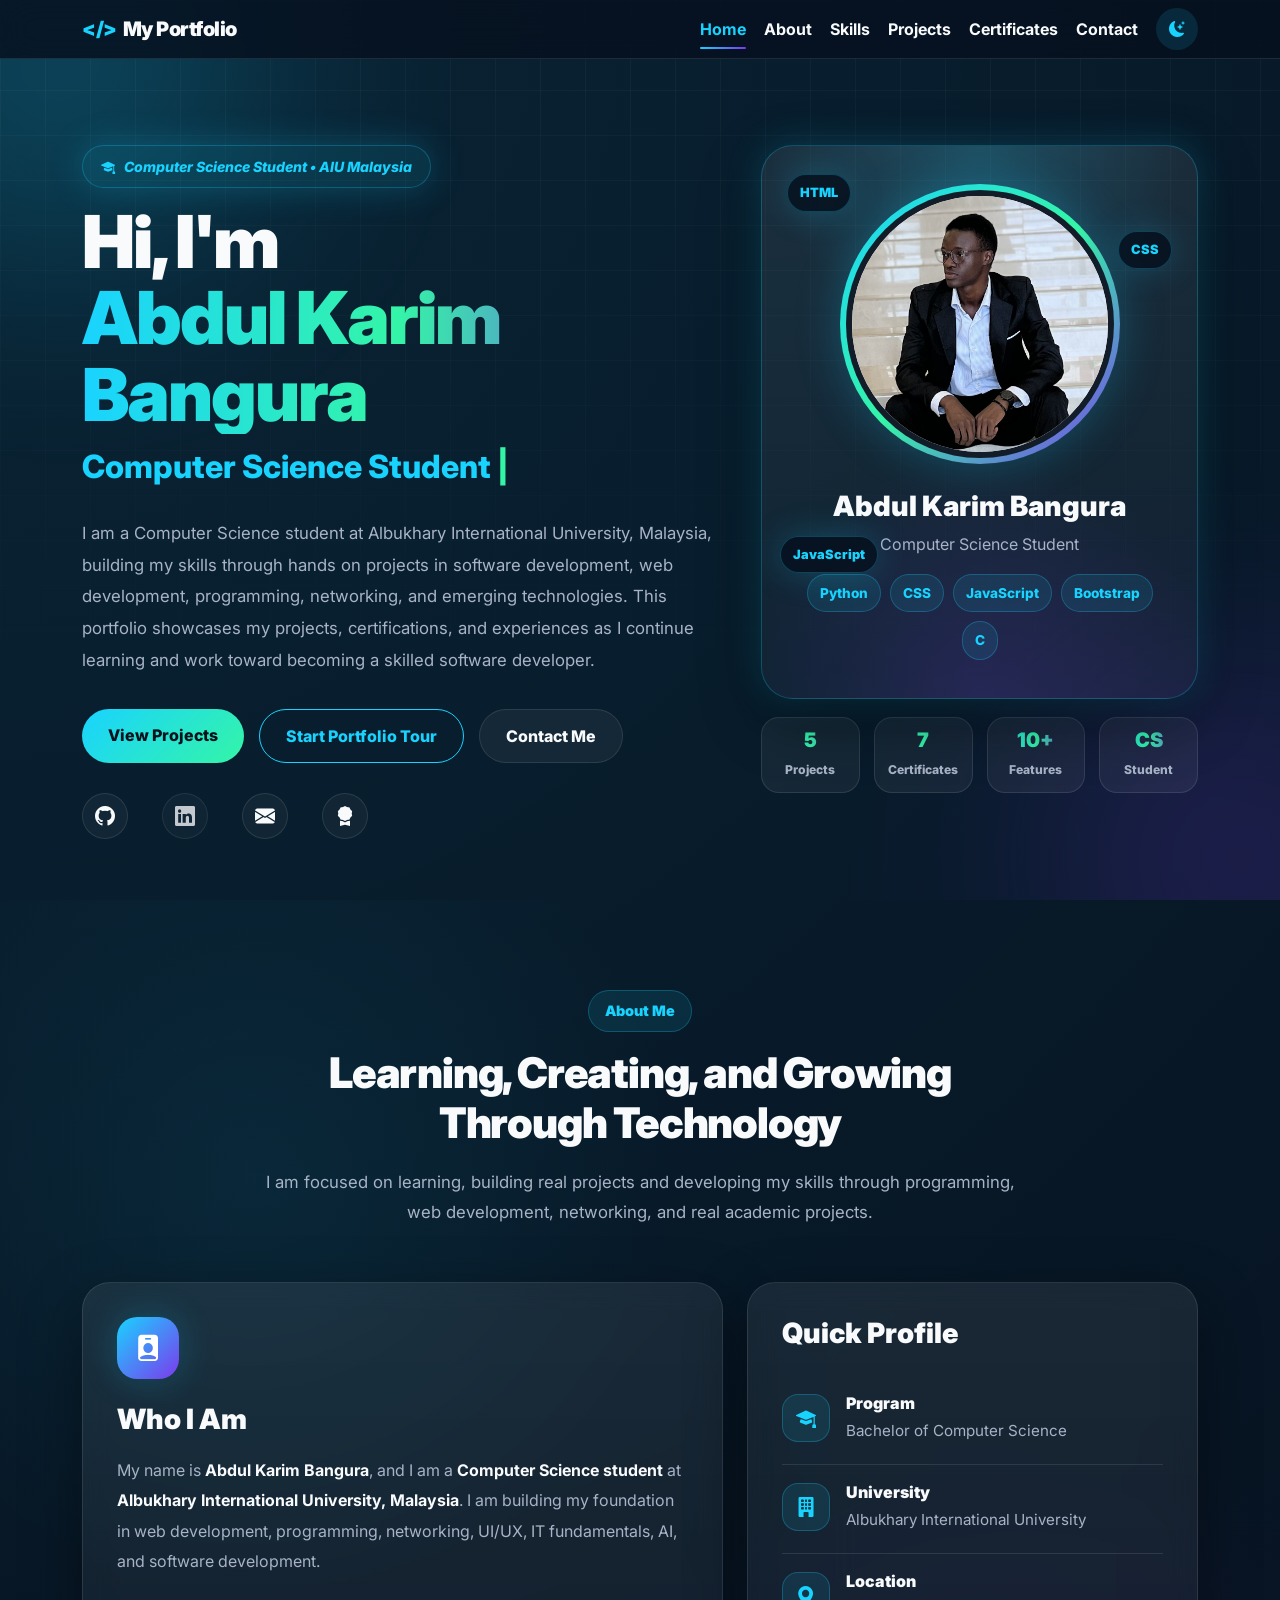
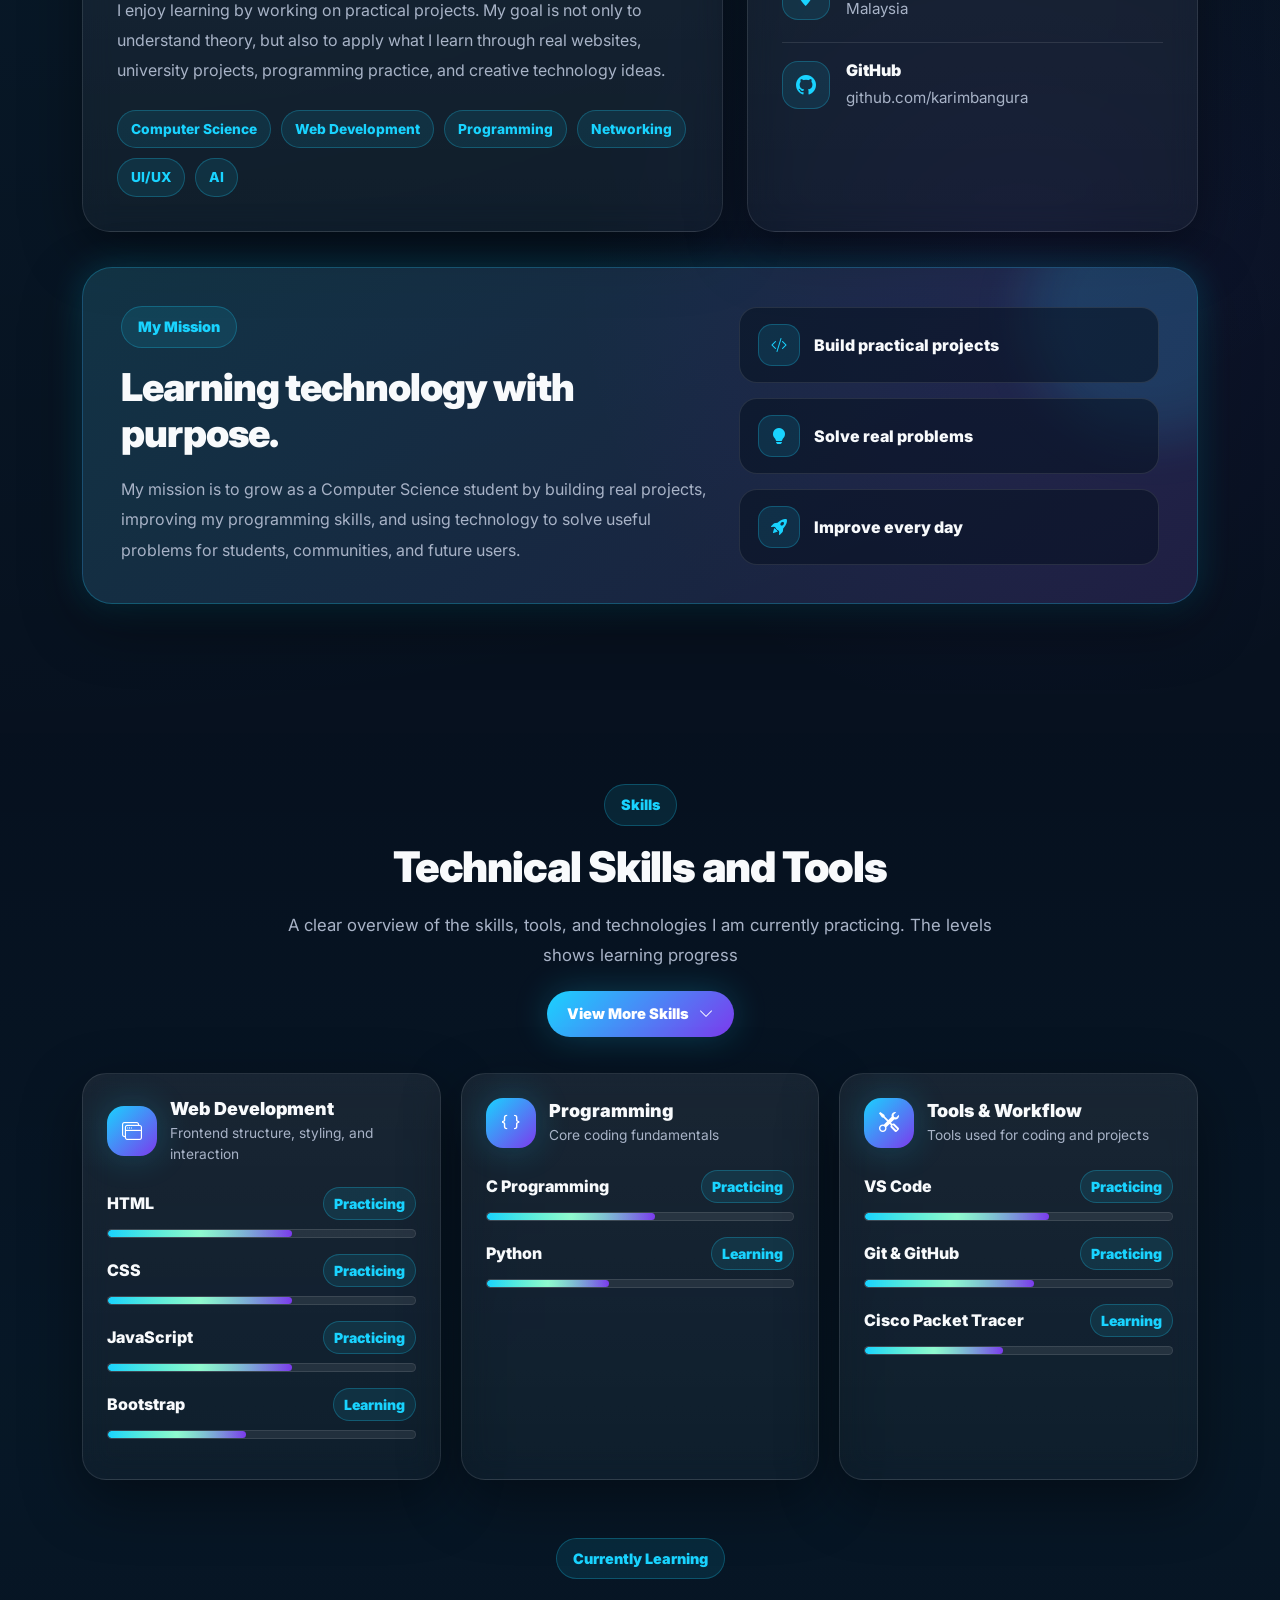
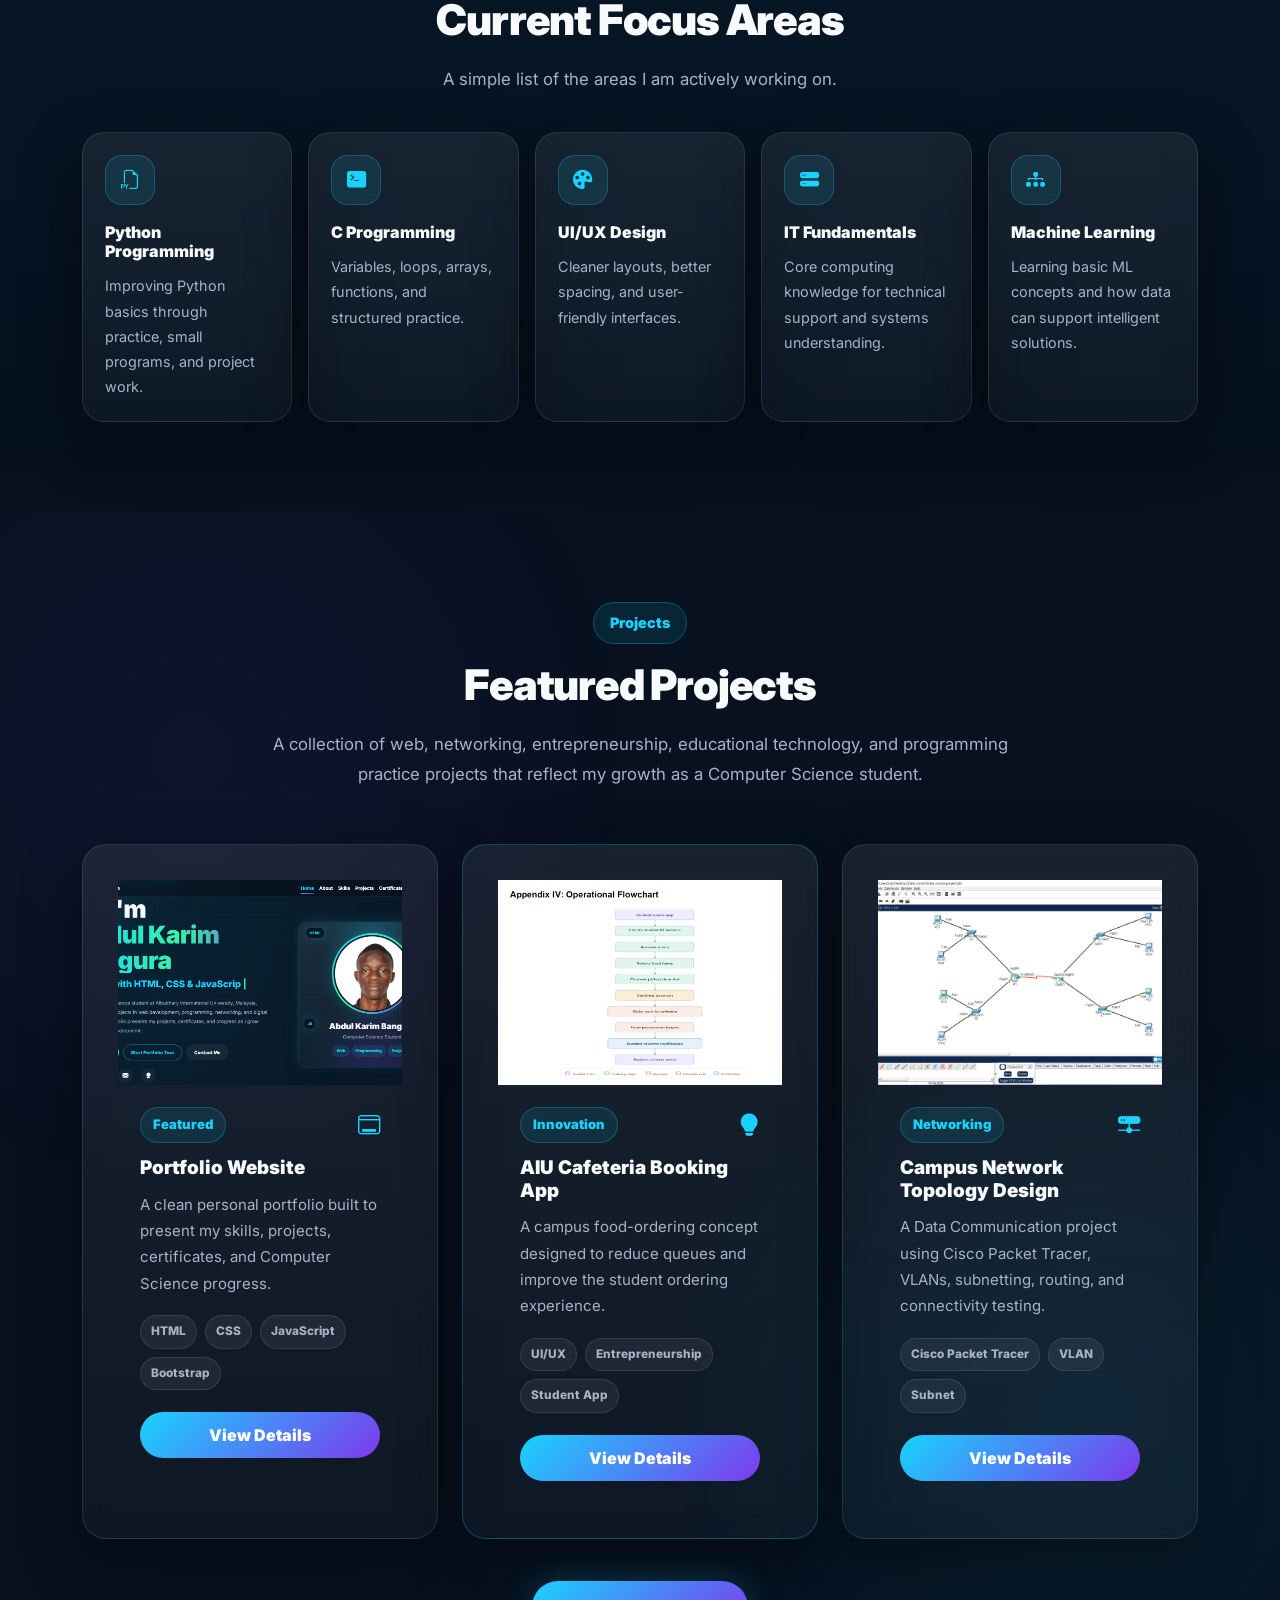
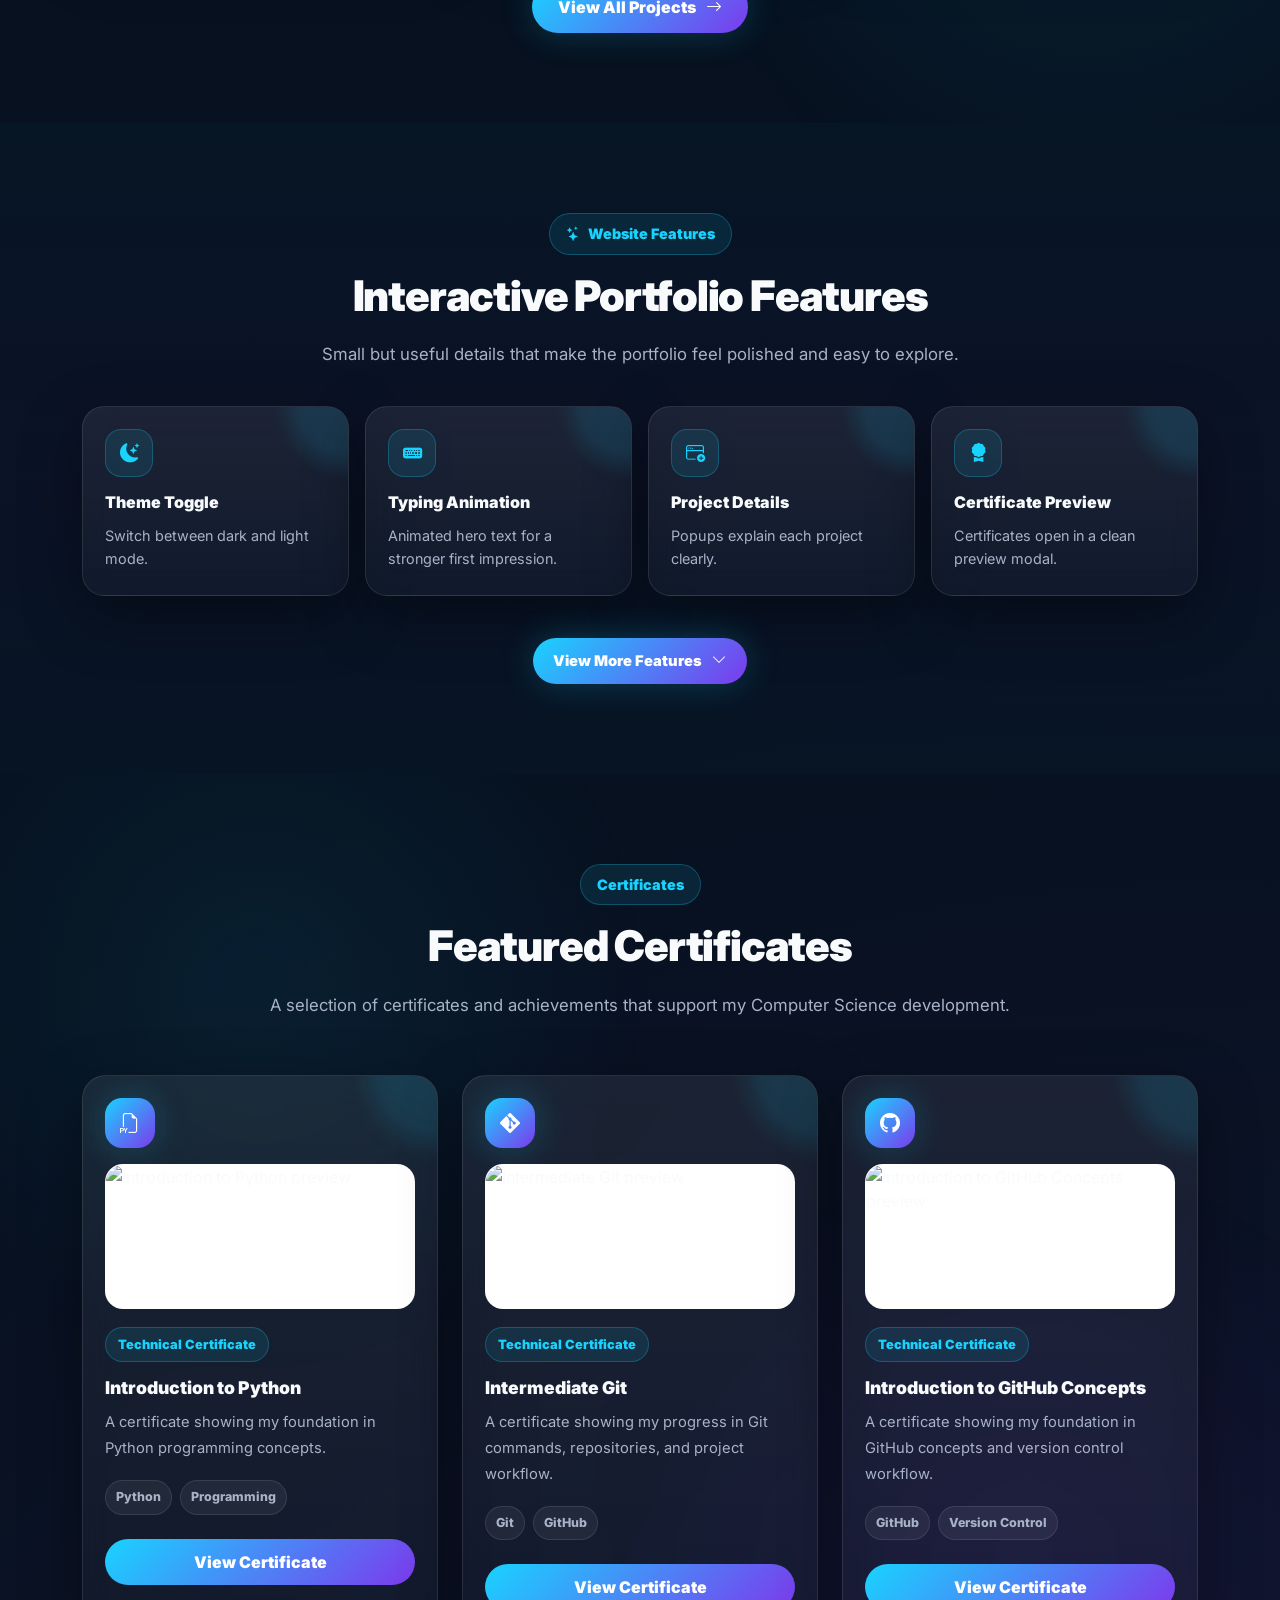
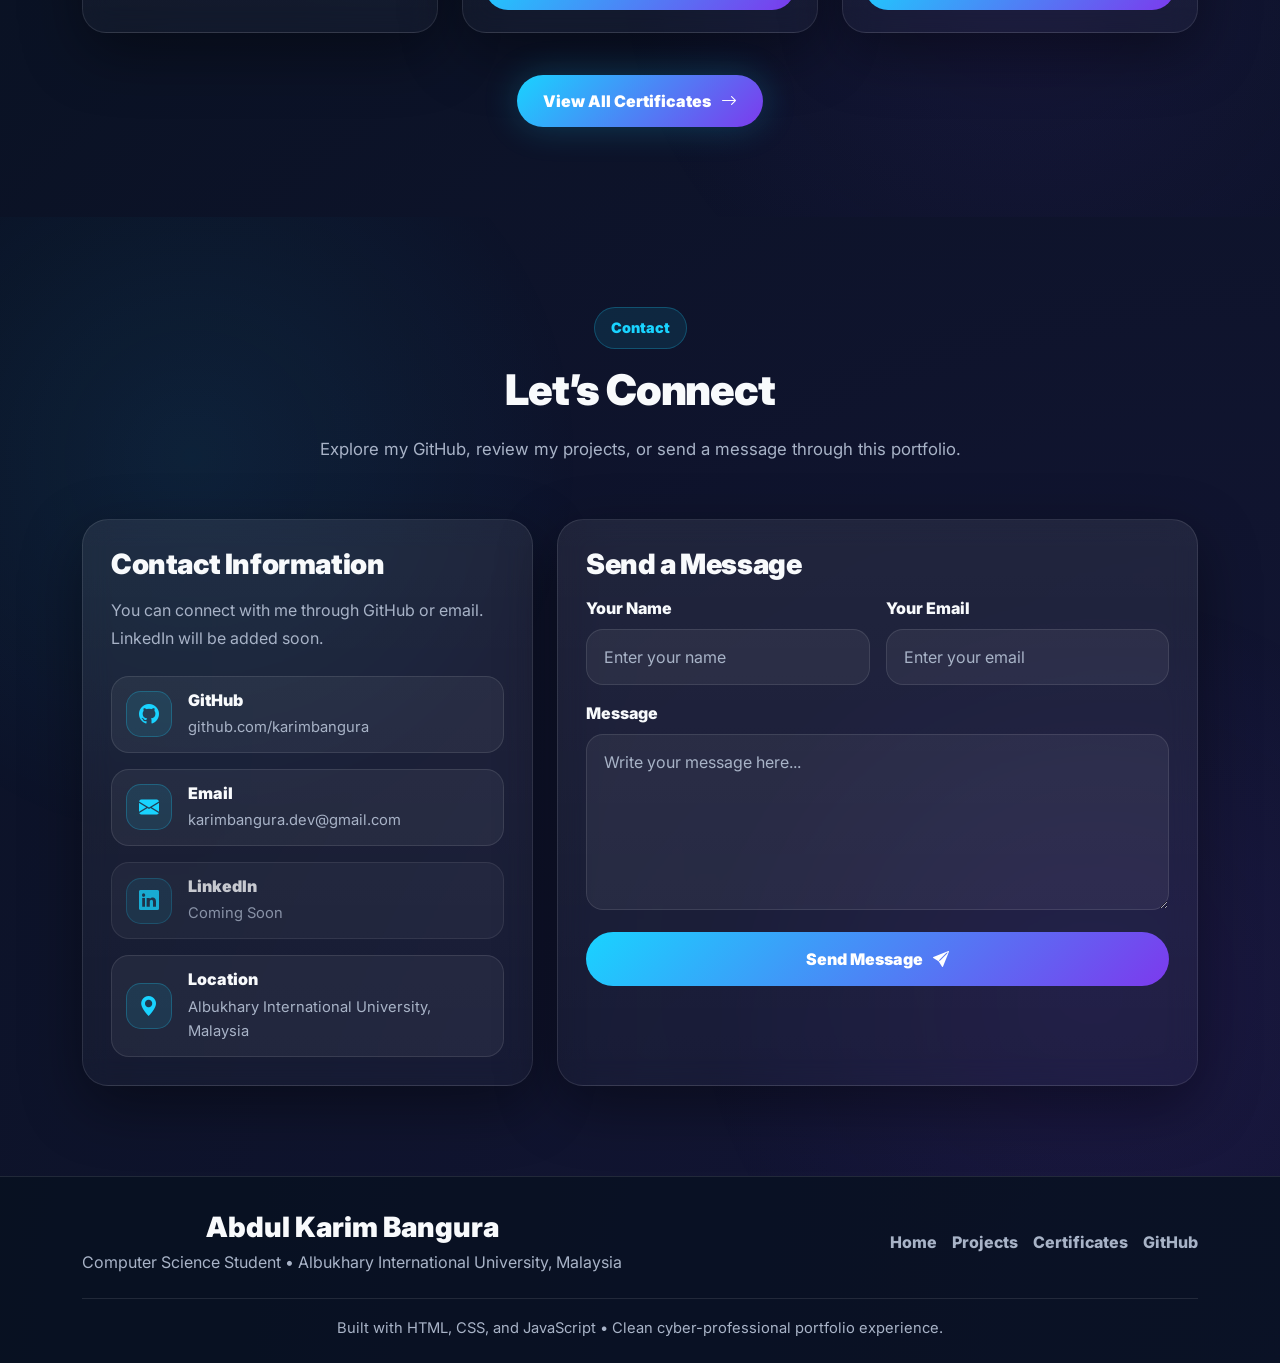
==== index.html @ 6f463f30 "profile image and update hero text for clarity" ====
<!DOCTYPE html>
<html lang="en">
    <head>
        <meta charset="UTF-8"/>
        <meta content="width=device-width, initial-scale=1.0" name="viewport"/>
        <title>Portfolio</title>
        <meta content="Portfolio website of Abdul Karim Bangura, a Computer Science student at Albukhary International University, Malaysia." name="description"/>
        <link href="https://cdn.jsdelivr.net/npm/bootstrap@5.3.3/dist/css/bootstrap.min.css" rel="stylesheet"/>
        <link href="https://cdn.jsdelivr.net/npm/bootstrap-icons@1.11.3/font/bootstrap-icons.css" rel="stylesheet"/>
        <link href="https://fonts.googleapis.com" rel="preconnect"/>
        <link crossorigin="" href="https://fonts.gstatic.com" rel="preconnect"/>
        <link href="https://fonts.googleapis.com/css2?family=Inter:wght@300;400;500;600;700;800;900&amp;display=swap" rel="stylesheet"/>
        <link href="css/style.css" rel="stylesheet"/>
    </head>
    <body>
        <header>
            <nav class="navbar navbar-expand-lg fixed-top cyber-nav">
            <div class="container">
            <a class="navbar-brand" href="#home">
            <span>&lt;/&gt;</span>My Portfolio</a>
            <button 
                aria-label="Open navigation menu" class="navbar-toggler" data-bs-target="#menu" data-bs-toggle="collapse" type="button">
                <i class="bi bi-list"></i>
            </button>
                <div class="collapse navbar-collapse justify-content-end" id="menu">
                <a class="nav-link" href="#home">Home</a>
                <a class="nav-link" href="#about">About</a>
                <a class="nav-link" href="#skills">Skills</a>
                <a class="nav-link" href="#projects">Projects</a>
                <a class="nav-link" href="#certificates">Certificates</a>
            <a class="nav-link" href="#contact">Contact</a>
            <button aria-label="Toggle dark and light mode" class="theme-toggle" id="themeToggle" type="button">
            <i class="bi bi-moon-stars-fill"></i>
            </button>
            </div>
            </nav>
        </header>
        <section class="hero" id="home">
            <div class="hero-glow glow-1"></div>
            <div class="hero-glow glow-2"></div>
            <div class="hero-grid"></div>
            <div class="container">
            <div class="row align-items-center min-vh-100 g-5">
            <div class="col-lg-7 reveal">
            <div class="status-pill">
            <i class="bi bi-mortarboard-fill"></i>
            <i>Computer Science Student • AIU Malaysia</i></div>
        <h1>Hi, I'm <span>Abdul Karim Bangura</span></h1>
        <h2>
            <span id="typing"></span>
            <span class="typing-cursor">|</span>
        </h2>
        <p class="hero-text">I am a Computer Science student at Albukhary International University, Malaysia, building my skills through hands on projects in software development, web development, programming, networking, and emerging technologies. This portfolio showcases my projects, certifications, and experiences as I continue learning and work toward becoming a skilled software developer.</p>
        <div class="hero-buttons">
        <a class="btn primary-btn" href="#projects">View Projects</a>
        <button class="btn secondary-btn" id="tourStart" type="button">Start Portfolio Tour</button>
        <a class="btn ghost-btn" href="#contact">Contact Me</a>
        </div>
        <div class="social-links">
        <a aria-label="GitHub Profile" href="https://github.com/karimbangura" target="_blank" title="GitHub Profile">
        <i class="bi bi-github"></i></a>
        <a aria-label="LinkedIn Coming Soon" class="coming-soon-link" href="#" title="LinkedIn Coming Soon">
        <i class="bi bi-linkedin"></i></a>
        <a aria-label="Email" href="mailto:karimbangura.dev@gmail.com" title="Email">
        <i class="bi bi-envelope-fill"></i></a>
        <a aria-label="Certificates" href="#certificates" title="Certificates">
        <i class="bi bi-award-fill"></i></a>
        </div>

        </div>
        <div class="col-lg-5 reveal">
        <div class="profile-card premium-profile">
        <div class="floating-tag tag-html">HTML</div>
        <div class="floating-tag tag-css">CSS</div>
        <div class="floating-tag tag-js">JavaScript</div>
        <div class="avatar-wrapper">
        <img alt="Abdul Karim Bangura" class="profile-image" src="images/profile.jpeg"/>
        </div>
        <div class="profile-info">
        <h3>Abdul Karim Bangura</h3>
        <p>
                                    Computer Science Student
                                </p>
        <div class="profile-mini-stats">
        <span>Python</span>
        <span>CSS</span>
        <span>JavaScript</span>
        <span>Bootstrap</span>
        <span>C </span>

        </div>
        </div>
        </div><div class="hero-metrics hero-metrics-profile">
        <div class="hero-metric">
        <strong>5</strong>
        <span>Projects</span>
        </div>
        <div class="hero-metric">
        <strong>7</strong>
        <span>Certificates</span>
        </div>
        <div class="hero-metric">
        <strong>10+</strong>
        <span>Features</span>
        </div>
        <div class="hero-metric">
        <strong>CS</strong>
        <span>Student</span>
        </div>
        </div>
        </div>
        </div>
        </div>
        </section>
    <!-- ABOUT + MISSION -->
    <section class="about-section section-padding" id="about">
    <div class="container">
    <div class="section-header reveal">
    <span class="section-kicker">About Me</span>
    <h2 class="section-title">
                    Learning, Creating, and Growing Through Technology
                </h2>
    <p class="section-subtitle">
                    I am focused on learning, building real projects and developing my skills through programming, web development, networking, and real academic projects.
                </p>
    </div>
    <div class="row g-4 align-items-stretch">
    <!-- ABOUT TEXT -->
    <div class="col-lg-7 reveal">
    <div class="about-card main-about-card">
    <div class="about-icon">
    <i class="bi bi-person-badge-fill"></i>
    </div>
    <h3>Who I Am</h3>
    <p>My name is <strong>Abdul Karim Bangura</strong>, and I am a <strong>Computer Science student</strong> at <strong>Albukhary International University, Malaysia</strong>. I am building my foundation in web development, programming, networking, UI/UX, IT fundamentals, AI, and software development.</p>
    <p>
                            I enjoy learning by working on practical projects. My goal is not only to understand
                            theory, but also to apply what I learn through real websites, university projects,
                            programming practice, and creative technology ideas.
                        </p>
    <div class="about-tags"><span>Computer Science</span><span>Web Development</span><span>Programming</span><span>Networking</span><span>UI/UX</span><span>AI</span></div>
    </div>
    </div>
    <!-- QUICK FACTS -->
    <div class="col-lg-5 reveal">
    <div class="about-card facts-card">
    <h3>Quick Profile</h3>
    <div class="fact-item">
    <div class="fact-icon">
    <i class="bi bi-mortarboard-fill"></i>
    </div>
    <div>
    <h4>Program</h4>
    <p>Bachelor of Computer Science</p>
    </div>
    </div>
    <div class="fact-item">
    <div class="fact-icon">
    <i class="bi bi-building-fill"></i>
    </div>
    <div>
    <h4>University</h4>
    <p>Albukhary International University</p>
    </div>
    </div>
    <div class="fact-item">
    <div class="fact-icon">
    <i class="bi bi-geo-alt-fill"></i>
    </div>
    <div>
    <h4>Location</h4>
    <p>Malaysia</p>
    </div>
    </div>
    <div class="fact-item">
    <div class="fact-icon">
    <i class="bi bi-github"></i>
    </div>
    <div>
    <h4>GitHub</h4>
    <p>github.com/karimbangura</p>
    </div>
    </div>
    </div>
    </div>
    </div>
    <!-- MISSION -->
    <div class="mission-card reveal" id="mission">
    <div class="mission-content">
    <span class="section-kicker">My Mission</span>
    <h2>
                        Learning technology with purpose.
                    </h2>
    <p>
                        My mission is to grow as a Computer Science student by building real projects,
                        improving my programming skills, and using technology to solve useful problems
                        for students, communities, and future users.
                    </p>
    </div>
    <div class="mission-points">
    <div class="mission-point">
    <i class="bi bi-code-slash"></i>
    <span>Build practical projects</span>
    </div>
    <div class="mission-point">
    <i class="bi bi-lightbulb-fill"></i>
    <span>Solve real problems</span>
    </div>
    <div class="mission-point">
    <i class="bi bi-rocket-takeoff-fill"></i>
    <span>Improve every day</span>
    </div>
    </div>
    </div>
    </div>
    </section>
    <!-- SKILLS -->
    <!-- SKILLS + CURRENTLY LEARNING -->
    <!-- SKILLS -->
    <section class="skills-section section-padding" id="skills">
    <div class="container">
    <div class="section-header reveal compact-section-header">
    <span class="section-kicker">Skills</span>
    <h2 class="section-title">Technical Skills and Tools</h2>
    <p class="section-subtitle">A clear overview of the skills, tools, and technologies I am currently practicing. The levels shows learning progress</p>
    <div class="section-top-action">
    <button class="show-more-btn small-toggle-btn" id="toggleSkillsBtn" type="button">View More Skills <i class="bi bi-chevron-down"></i></button>
    </div>
    </div>
    <div class="skills-compact-grid reveal">
    <div class="skill-category-card compact-skill-card">
    <div class="skill-category-header">
    <div class="skill-category-icon"><i class="bi bi-window-stack"></i></div>
    <div><h3>Web Development</h3><p>Frontend structure, styling, and interaction</p></div>
    </div>
    <div class="skill-item"><div class="skill-info"><span>HTML</span><small>Practicing</small></div><div class="skill-bar"><div class="skill-progress" data-progress="60"></div></div></div>
    <div class="skill-item"><div class="skill-info"><span>CSS</span><small>Practicing</small></div><div class="skill-bar"><div class="skill-progress" data-progress="60"></div></div></div>
    <div class="skill-item"><div class="skill-info"><span>JavaScript</span><small>Practicing</small></div><div class="skill-bar"><div class="skill-progress" data-progress="60"></div></div></div>
    <div class="skill-item"><div class="skill-info"><span>Bootstrap</span><small>Learning</small></div><div class="skill-bar"><div class="skill-progress" data-progress="45"></div></div></div>
    </div>
    <div class="skill-category-card compact-skill-card">
    <div class="skill-category-header">
    <div class="skill-category-icon"><i class="bi bi-braces"></i></div>
    <div><h3>Programming</h3><p>Core coding fundamentals</p></div>
    </div>
    <div class="skill-item"><div class="skill-info"><span>C Programming</span><small>Practicing</small></div><div class="skill-bar"><div class="skill-progress" data-progress="55"></div></div></div>
    <div class="skill-item"><div class="skill-info"><span>Python</span><small>Learning</small></div><div class="skill-bar"><div class="skill-progress" data-progress="40"></div></div></div>
    </div>
    <div class="skill-category-card compact-skill-card">
    <div class="skill-category-header">
    <div class="skill-category-icon"><i class="bi bi-tools"></i></div>
    <div><h3>Tools &amp; Workflow</h3><p>Tools used for coding and projects</p></div>
    </div>
    <div class="skill-item"><div class="skill-info"><span>VS Code</span><small>Practicing</small></div><div class="skill-bar"><div class="skill-progress" data-progress="60"></div></div></div>
    <div class="skill-item"><div class="skill-info"><span>Git &amp; GitHub</span><small>Practicing</small></div><div class="skill-bar"><div class="skill-progress" data-progress="55"></div></div></div>
    <div class="skill-item"><div class="skill-info"><span>Cisco Packet Tracer</span><small>Learning</small></div><div class="skill-bar"><div class="skill-progress" data-progress="45"></div></div></div>
    </div>
    </div>
    <div class="skills-extra-grid reveal" id="extraSkillsPanel">
    <div class="mini-skill-card"><i class="bi bi-code-square"></i><div><h4>PyCharm</h4><p>Python development environment for projects and practice.</p></div></div>
    <div class="mini-skill-card"><i class="bi bi-cloud-fill"></i><div><h4>Google Colab</h4><p>Cloud notebooks for Python, AI, and Machine Learning practice.</p></div></div>
    <div class="mini-skill-card"><i class="bi bi-journal-code"></i><div><h4>Jupyter Notebook</h4><p>Notebook-based coding and learning for Python experiments.</p></div></div>
    <div class="mini-skill-card"><i class="bi bi-palette-fill"></i><div><h4>UI/UX Design</h4><p>Learning layout, spacing, usability, and clean visual design.</p></div></div>
    <div class="mini-skill-card"><i class="bi bi-hdd-stack-fill"></i><div><h4>IT Fundamentals</h4><p>Computing basics, systems, software, hardware, and support concepts.</p></div></div>
    </div>
    <div class="currently-learning reveal compact-learning">
    <div class="section-header mini-header">
    <span class="section-kicker">Currently Learning</span>
    <h2 class="section-title">Current Focus Areas</h2>
    <p class="section-subtitle">A simple list of the areas I am actively working on.</p>
    </div>
    <div class="learning-grid clean-learning-grid">
    <div class="learning-card compact-learning-card"><i class="bi bi-filetype-py"></i><h4>Python Programming</h4><p>Improving Python basics through practice, small programs, and project work.</p></div>
    <div class="learning-card compact-learning-card"><i class="bi bi-terminal-fill"></i><h4>C Programming</h4><p>Variables, loops, arrays, functions, and structured practice.</p></div>
    <div class="learning-card compact-learning-card"><i class="bi bi-palette-fill"></i><h4>UI/UX Design</h4><p>Cleaner layouts, better spacing, and user-friendly interfaces.</p></div>
    <div class="learning-card compact-learning-card"><i class="bi bi-hdd-stack-fill"></i><h4>IT Fundamentals</h4><p>Core computing knowledge for technical support and systems understanding.</p></div>
    <div class="learning-card compact-learning-card"><i class="bi bi-diagram-3-fill"></i><h4>Machine Learning</h4><p>Learning basic ML concepts and how data can support intelligent solutions.</p></div>
    </div>
    </div>
    </div>
    </section>
    <!-- PROJECTS -->
    <section class="projects-section section-padding" id="projects">
    <div class="container">
    <div class="section-header reveal">
    <span class="section-kicker">Projects</span>
    <h2 class="section-title">Featured Projects</h2>
    <p class="section-subtitle">
                    A collection of web, networking, entrepreneurship, educational technology, and programming practice projects that reflect my growth as a Computer Science student.
                </p>
    </div>
    <!-- PROJECT FILTERS -->
    <!-- PROJECT GRID -->
    <div class="row g-4 project-grid">
    <div class="col-lg-4 col-md-6 project-item reveal" data-category="web">
    <div class="project-card">
    <div class="project-visual image-project-visual"><img alt="Portfolio Website preview" src="images/projects/portfolio-preview.png"/></div>
    <div class="project-content">
    <div class="project-topline"><span class="project-category">Featured</span><i class="bi bi-window-desktop"></i></div>
    <h3>Portfolio Website</h3>
    <p>A clean personal portfolio built to present my skills, projects, certificates, and Computer Science progress.</p>
    <div class="project-tags"><span>HTML</span><span>CSS</span><span>JavaScript</span><span>Bootstrap</span></div>
    <button class="project-details-btn" data-project="portfolio">View Details</button>
    </div>
    </div>
    </div>
    <div class="col-lg-4 col-md-6 project-item reveal" data-category="innovation">
    <div class="project-card featured-project">
    <div class="project-visual image-project-visual"><img alt="AIU Cafeteria Booking App preview" src="images/projects/cafeteria-preview.png"/></div>
    <div class="project-content">
    <div class="project-topline"><span class="project-category">Innovation</span><i class="bi bi-lightbulb-fill"></i></div>
    <h3>AIU Cafeteria Booking App</h3>
    <p>A campus food-ordering concept designed to reduce queues and improve the student ordering experience.</p>
    <div class="project-tags"><span>UI/UX</span><span>Entrepreneurship</span><span>Student App</span></div>
    <button class="project-details-btn" data-project="cafeteria">View Details</button>
    </div>
    </div>
    </div>
    <div class="col-lg-4 col-md-6 project-item reveal" data-category="networking">
    <div class="project-card">
    <div class="project-visual image-project-visual"><img alt="Campus Network Topology Design preview" src="images/projects/network-topology-preview.png"/></div>
    <div class="project-content">
    <div class="project-topline"><span class="project-category">Networking</span><i class="bi bi-hdd-network-fill"></i></div>
    <h3>Campus Network Topology Design</h3>
    <p>A Data Communication project using Cisco Packet Tracer, VLANs, subnetting, routing, and connectivity testing.</p>
    <div class="project-tags"><span>Cisco Packet Tracer</span><span>VLAN</span><span>Subnet</span></div>
    <button class="project-details-btn" data-project="network">View Details</button>
    </div>
    </div>
    </div>
    </div>
    <div class="show-more-wrap reveal">
    <a class="show-more-btn" href="projects.html">
            View All Projects
            <i class="bi bi-arrow-right"></i>
    </a>
    </div>
    </div>
    </section>
    <!-- PROJECT MODAL -->
    <div class="project-modal" id="projectModal">
    <div class="project-modal-overlay" id="projectModalOverlay"></div>
    <div class="project-modal-content">
    <button class="project-modal-close" id="projectModalClose" type="button">
    <i class="bi bi-x-lg"></i>
    </button>
    <span class="section-kicker" id="modalCategory">Project</span>
    <h2 id="modalTitle">Project Title</h2>
    <p id="modalDescription">
                Project description will appear here.
            </p><div class="modal-project-preview" id="modalProjectPreview"><img alt="Project preview" id="modalProjectImage"/></div>
    <div class="modal-detail-grid" id="modalDetails"></div>
    <div class="modal-tags" id="modalTags"></div>
    <div class="modal-actions" id="modalActions"></div>
    </div>
    </div>
    <!-- WEBSITE FEATURES -->
    <!-- WEBSITE FEATURES -->
    <section class="features-section section-padding" id="features">
    <div class="container">
    <div class="section-header reveal compact-section-header">
    <span class="section-kicker"><i class="bi bi-stars"></i> Website Features</span>
    <h2 class="section-title">Interactive Portfolio Features</h2>
    <p class="section-subtitle">Small but useful details that make the portfolio feel polished and easy to explore.</p>
    </div>
    <div class="feature-grid compact-feature-grid reveal">
    <div class="feature-card compact-feature-card"><i class="bi bi-moon-stars-fill"></i><h3>Theme Toggle</h3><p>Switch between dark and light mode.</p></div>
    <div class="feature-card compact-feature-card"><i class="bi bi-keyboard-fill"></i><h3>Typing Animation</h3><p>Animated hero text for a stronger first impression.</p></div>
    <div class="feature-card compact-feature-card"><i class="bi bi-window-plus"></i><h3>Project Details</h3><p>Popups explain each project clearly.</p></div>
    <div class="feature-card compact-feature-card"><i class="bi bi-award-fill"></i><h3>Certificate Preview</h3><p>Certificates open in a clean preview modal.</p></div>
    <div class="feature-card compact-feature-card feature-extra"><i class="bi bi-bar-chart-fill"></i><h3>Skill Bars</h3><p>Current learning progress appears with animated bars.</p></div>
    <div class="feature-card compact-feature-card feature-extra"><i class="bi bi-funnel-fill"></i><h3>Filters</h3><p>Projects and certificates can be organized by category.</p></div>
    <div class="feature-card compact-feature-card feature-extra"><i class="bi bi-phone-fill"></i><h3>Responsive Layout</h3><p>Designed for desktop, tablet, and mobile screens.</p></div>
    <div class="feature-card compact-feature-card feature-extra"><i class="bi bi-compass-fill"></i><h3>Portfolio Tour</h3><p>A guided button introduces the main sections.</p></div>
    </div>
    <div class="show-more-wrap reveal">
    <button class="show-more-btn small-toggle-btn" id="toggleFeaturesBtn" type="button">View More Features <i class="bi bi-chevron-down"></i></button>
    </div>
    </div>
    </section>
    <!-- CERTIFICATES & ACHIEVEMENTS -->
    <section class="certificates-section section-padding" id="certificates">
    <div class="container">
    <div class="section-header reveal">
    <span class="section-kicker">Certificates</span>
    <h2 class="section-title">Featured Certificates</h2>
    <p class="section-subtitle">A selection of certificates and achievements that support my Computer Science development.</p>
    </div>
    <!-- CERTIFICATE FILTERS -->
    <!-- CERTIFICATE GRID -->
    <div class="row g-4 certificate-grid">
    <div class="col-lg-4 col-md-6 certificate-item reveal" data-cert-category="technical">
    <div class="certificate-card">
    <div class="certificate-icon"><i class="bi bi-filetype-py"></i></div>
    <div class="certificate-thumb"><img alt="Introduction to Python preview" src="images/certificates/intro-python.png"/></div>
    <span class="certificate-type">Technical Certificate</span>
    <h3>Introduction to Python</h3>
    <p>A certificate showing my foundation in Python programming concepts.</p>
    <div class="certificate-meta"><span>Python</span><span>Programming</span></div>
    <button class="certificate-view-btn" data-cert="intro-python" type="button">View Certificate</button>
    </div>
    </div>
    <div class="col-lg-4 col-md-6 certificate-item reveal" data-cert-category="technical">
    <div class="certificate-card">
    <div class="certificate-icon"><i class="bi bi-git"></i></div>
    <div class="certificate-thumb"><img alt="Intermediate Git preview" src="images/certificates/intermediate-git.png"/></div>
    <span class="certificate-type">Technical Certificate</span>
    <h3>Intermediate Git</h3>
    <p>A certificate showing my progress in Git commands, repositories, and project workflow.</p>
    <div class="certificate-meta"><span>Git</span><span>GitHub</span></div>
    <button class="certificate-view-btn" data-cert="intermediate-git" type="button">View Certificate</button>
    </div>
    </div>
    <div class="col-lg-4 col-md-6 certificate-item reveal" data-cert-category="technical">
    <div class="certificate-card">
    <div class="certificate-icon"><i class="bi bi-github"></i></div>
    <div class="certificate-thumb"><img alt="Introduction to GitHub Concepts preview" src="images/certificates/github-concepts.png"/></div>
    <span class="certificate-type">Technical Certificate</span>
    <h3>Introduction to GitHub Concepts</h3>
    <p>A certificate showing my foundation in GitHub concepts and version control workflow.</p>
    <div class="certificate-meta"><span>GitHub</span><span>Version Control</span></div>
    <button class="certificate-view-btn" data-cert="github-concepts" type="button">View Certificate</button>
    </div>
    </div>
    </div>
    <div class="show-more-wrap reveal">
    <a class="show-more-btn" href="certificates.html">
            View All Certificates
            <i class="bi bi-arrow-right"></i>
    </a>
    </div>
    </div>
    </section>
    <!-- CERTIFICATE MODAL -->
    <div class="certificate-modal" id="certificateModal">
    <div class="certificate-modal-overlay" id="certificateModalOverlay"></div>
    <div class="certificate-modal-content">
    <button class="certificate-modal-close" id="certificateModalClose" type="button">
    <i class="bi bi-x-lg"></i>
    </button>
    <span class="section-kicker" id="certificateModalType">Certificate</span>
    <h2 id="certificateModalTitle">Certificate Title</h2>
    <p id="certificateModalDescription">
                Certificate description will appear here.
            </p>
    <div class="certificate-preview-box">
    <img alt="Certificate Preview" id="certificateModalImage" src=""/>
    <div class="certificate-preview-placeholder" id="certificatePreviewPlaceholder">
                    Certificate preview image will appear here after the file is added.
                </div>
    </div>
    <div class="certificate-modal-tags" id="certificateModalTags"></div>
    </div>
    </div>
    <!-- CONTACT -->
    <section class="contact-section section-padding" id="contact">
    <div class="container">
    <div class="section-header reveal">
    <span class="section-kicker">Contact</span>
    <h2 class="section-title">
                    Let’s Connect
                </h2>
    <p class="section-subtitle">Explore my GitHub, review my projects, or send a message through this portfolio.</p>
    </div>
    <div class="row g-4 align-items-stretch">
    <!-- CONTACT INFO -->
    <div class="col-lg-5 reveal">
    <div class="contact-info-card">
    <h3>Contact Information</h3>
    <p>
                            You can connect with me through GitHub or email. LinkedIn will be added soon.
                        </p>
    <div class="contact-list">
    <a class="contact-item" href="https://github.com/karimbangura" target="_blank">
    <div class="contact-icon">
    <i class="bi bi-github"></i>
    </div>
    <div>
    <h4>GitHub</h4>
    <span>github.com/karimbangura</span>
    </div>
    </a>
    <a class="contact-item" href="mailto:karimbangura.dev@gmail.com">
    <div class="contact-icon">
    <i class="bi bi-envelope-fill"></i>
    </div>
    <div>
    <h4>Email</h4>
    <span>karimbangura.dev@gmail.com</span>
    </div>
    </a>
    <div class="contact-item coming-soon-link">
    <div class="contact-icon">
    <i class="bi bi-linkedin"></i>
    </div>
    <div>
    <h4>LinkedIn</h4>
    <span>Coming Soon</span>
    </div>
    </div>
    <div class="contact-item">
    <div class="contact-icon">
    <i class="bi bi-geo-alt-fill"></i>
    </div>
    <div>
    <h4>Location</h4>
    <span>Albukhary International University, Malaysia</span>
    </div>
    </div>
    </div>
    </div>
    </div>
    <!-- CONTACT FORM -->
    <div class="col-lg-7 reveal">
    <div class="contact-form-card">
    <h3>Send a Message</h3>
    <form class="portfolio-form" onsubmit="sendMessage(event)">
    <div class="row g-3">
    <div class="col-md-6">
    <label for="name">Your Name</label>
    <input id="name" placeholder="Enter your name" required="" type="text"/>
    </div>
    <div class="col-md-6">
    <label for="email">Your Email</label>
    <input id="email" placeholder="Enter your email" required="" type="email"/>
    </div>
    <div class="col-12">
    <label for="message">Message</label>
    <textarea id="message" placeholder="Write your message here..." required="" rows="6"></textarea>
    </div>
    <div class="col-12">
    <button class="contact-submit-btn" type="submit">Send Message<i class="bi bi-send-fill"></i></button>
    </div>
    </div>
    </form>
    <p class="form-message" id="formMessage"></p>
    </div>
    </div>
    </div>
    </div>
    </section>
    <!-- FOOTER -->
    <footer class="footer-section">
    <div class="container">
    <div class="footer-content">
    <div>
    <h3>Abdul Karim Bangura</h3>
    <p>Computer Science Student • Albukhary International University, Malaysia</p>
    </div>
    <div class="footer-links">
    <a href="#home">Home</a>
    <a href="projects.html">Projects</a>
    <a href="certificates.html">Certificates</a>
    <a href="https://github.com/karimbangura" target="_blank">GitHub</a>
    </div>
    </div>
    <div class="footer-bottom">
    <p>Built with HTML, CSS, and JavaScript • Clean cyber-professional portfolio experience.</p>
    </div>
    </div>
    </footer>
    <button id="topBtn">
    <i class="bi bi-arrow-up"></i>
    </button>
    <script src="https://cdn.jsdelivr.net/npm/bootstrap@5.3.3/dist/js/bootstrap.bundle.min.js"></script>
    <script src="js/script.js"></script>
    </body>
</html>
---- css/style.css ----
/* ==========================================
   MODERN CYBERSECURITY PORTFOLIO
   Abdalfatah Salhab
========================================== */

:root{
    --bg:#081018;
    --surface:#111827;
    --card:#162033;

    --primary:#00ff9d;
    --secondary:#00d97f;
    --accent:#7dffb3;

    --text:#f8fafc;
    --muted:#94a3b8;

    --border:rgba(255,255,255,0.08);

    --shadow:0 15px 40px rgba(0,0,0,0.35);
}

*{
    margin:0;
    padding:0;
    box-sizing:border-box;
}

html{
    scroll-behavior:smooth;
}

body{
    font-family:'Inter',sans-serif;
    background:var(--bg);
    color:var(--text);
    overflow-x:hidden;
}

/* ==========================================
   GENERAL
========================================== */

.section{
    padding:100px 0;
}

.dark-section{
    background:#0d1522;
}

a{
    text-decoration:none;
}

ul{
    list-style:none;
    margin:0;
    padding:0;
}

/* ==========================================
   NAVBAR
========================================== */

.cyber-nav{
    background:rgba(8,16,24,0.9);
    backdrop-filter:blur(15px);
    border-bottom:1px solid var(--border);
}

.navbar-brand{
    color:white !important;
    font-weight:800;
}

.navbar-brand span{
    color:var(--primary);
}

.nav-link{
    color:white !important;
    margin-left:20px;
    font-weight:600;
    transition:.3s;
}

.nav-link:hover{
    color:var(--primary) !important;
}

.active-link{
    color:var(--primary) !important;
}

/* ==========================================
   HERO
========================================== */

.hero{
    min-height:100vh;
    display:flex;
    align-items:center;
    position:relative;
}

.hero h1{
    font-size:clamp(3rem,8vw,5.5rem);
    font-weight:900;
    line-height:1.1;
}

.hero h1 span{
    color:var(--primary);
}

.hero h2{
    margin-top:15px;
    color:var(--accent);
    min-height:40px;
    font-weight:700;
}

.hero-text{
    color:var(--muted);
    line-height:1.8;
    margin-top:25px;
    max-width:650px;
}

.status-pill{
    display:inline-block;
    padding:10px 18px;
    border-radius:30px;
    background:rgba(0,255,157,.1);
    color:var(--primary);
    border:1px solid rgba(0,255,157,.25);
    margin-bottom:25px;
    font-weight:600;
}

/* ==========================================
   BUTTONS
========================================== */

.hero-buttons{
    margin-top:30px;
    display:flex;
    gap:15px;
    flex-wrap:wrap;
}

.primary-btn{
    background:var(--primary);
    color:#04110d;
    padding:14px 28px;
    border-radius:40px;
    font-weight:700;
    border:none;
    transition:.3s;
}

.primary-btn:hover{
    transform:translateY(-3px);
}

.secondary-btn{
    border:1px solid var(--primary);
    color:var(--primary);
    padding:14px 28px;
    border-radius:40px;
    font-weight:700;
    transition:.3s;
}

.secondary-btn:hover{
    background:var(--primary);
    color:#04110d;
}

/* ==========================================
   SOCIAL LINKS
========================================== */

.social-links{
    margin-top:30px;
}

.social-links a{
    color:white;
    font-size:1.5rem;
    margin-right:18px;
    transition:.3s;
}

.social-links a:hover{
    color:var(--primary);
}

/* ==========================================
   PROFILE CARD
========================================== */

.profile-card{
    background:rgba(255,255,255,.04);
    border:1px solid var(--border);
    border-radius:25px;
    padding:35px;
    text-align:center;
    box-shadow:var(--shadow);
}

.avatar-wrapper{
    width:260px;
    height:260px;
    margin:auto;
    border-radius:50%;
    padding:5px;
    background:linear-gradient(
        135deg,
        var(--primary),
        var(--secondary)
    );
}

.profile-image{
    width:100%;
    height:100%;
    border-radius:50%;
    object-fit:cover;
}

.profile-info h3{
    margin-top:25px;
    font-weight:800;
}

.profile-info p{
    color:var(--muted);
}

/* ==========================================
   SECTION TITLES
========================================== */

.section-title{
    text-align:center;
    margin-bottom:60px;
}

.section-title span{
    color:var(--primary);
    text-transform:uppercase;
    letter-spacing:2px;
    font-size:.9rem;
    font-weight:700;
}

.section-title h2{
    margin-top:12px;
    font-size:clamp(2rem,5vw,3rem);
    font-weight:800;
}

/* ==========================================
   ABOUT
========================================== */

.about-card{
    background:rgba(255,255,255,.04);
    border:1px solid var(--border);
    border-radius:25px;
    padding:40px;
    max-width:900px;
    margin:auto;
}

.about-card p{
    color:var(--muted);
    line-height:2;
}

/* ==========================================
   SKILLS
========================================== */

.skill-card{
    background:rgba(255,255,255,.04);
    border:1px solid var(--border);
    border-radius:25px;
    padding:35px;
    text-align:center;
    height:100%;
    transition:.3s;
}

.skill-card:hover{
    transform:translateY(-8px);
}

.skill-card i{
    font-size:3rem;
    color:var(--primary);
}

.skill-card h4{
    margin:20px 0;
    font-weight:800;
}

.skill-card li{
    color:var(--muted);
    padding:8px 0;
}

/* ==========================================
   PROJECTS
========================================== */

.project-card{
    background:rgba(255,255,255,.04);
    border:1px solid var(--border);
    border-radius:25px;
    padding:35px;
    height:100%;
    transition:.3s;
}

.project-card:hover{
    transform:translateY(-8px);
}

.project-icon{
    width:70px;
    height:70px;
    border-radius:20px;
    background:rgba(0,255,157,.1);
    display:flex;
    align-items:center;
    justify-content:center;
    margin-bottom:20px;
}

.project-icon i{
    color:var(--primary);
    font-size:2rem;
}

.project-card h4{
    font-weight:800;
}

.project-card p{
    color:var(--muted);
    line-height:1.8;
    margin-top:10px;
}

.tech-tags{
    margin-top:20px;
}

.tech-tags span{
    display:inline-block;
    margin:4px;
    padding:8px 12px;
    border-radius:20px;
    background:rgba(0,255,157,.08);
    color:var(--primary);
    font-size:.85rem;
}

/* ==========================================
   CONTACT
========================================== */

.contact-info,
.contact-form{
    background:rgba(255,255,255,.04);
    border:1px solid var(--border);
    border-radius:25px;
    padding:35px;
}

.contact-info h4{
    margin-bottom:20px;
}

.contact-info p{
    color:var(--muted);
    margin-bottom:15px;
}

.contact-info i{
    color:var(--primary);
    margin-right:10px;
}

.form-control{
    background:#0f172a;
    border:1px solid var(--border);
    color:white;
    padding:14px;
}

.form-control::placeholder{
    color:#94a3b8;
}

.form-control:focus{
    background:#0f172a;
    color:white;
    border-color:var(--primary);
    box-shadow:none;
}

/* ==========================================
   FOOTER
========================================== */

footer{
    text-align:center;
    padding:30px;
    border-top:1px solid var(--border);
}

footer p{
    color:var(--muted);
    margin:0;
}

/* ==========================================
   REVEAL
========================================== */

.reveal{
    opacity:0;
    transform:translateY(40px);
    transition:.8s ease;
}

.reveal.active{
    opacity:1;
    transform:translateY(0);
}

/* ==========================================
   GLOW EFFECTS
========================================== */

.hero-glow{
    position:absolute;
    width:350px;
    height:350px;
    border-radius:50%;
    filter:blur(120px);
    opacity:.15;
}

.glow-1{
    background:var(--primary);
    top:-120px;
    left:-120px;
}

.glow-2{
    background:var(--accent);
    right:-120px;
    bottom:-120px;
}

/* ==========================================
   TOP BUTTON
========================================== */

#topBtn{
    position:fixed;
    right:25px;
    bottom:25px;
    width:50px;
    height:50px;
    border:none;
    border-radius:50%;
    background:var(--primary);
    color:#04110d;
    display:none;
    z-index:999;
}

/* ==========================================
   MOBILE
========================================== */

@media(max-width:991px){

    .hero{
        text-align:center;
        padding-top:100px;
    }

    .hero-buttons{
        justify-content:center;
    }

    .social-links{
        text-align:center;
    }

    .profile-card{
        margin-top:40px;
    }
}

@media(max-width:768px){

    .section{
        padding:80px 0;
    }

    .avatar-wrapper{
        width:220px;
        height:220px;
    }

    .section-title h2{
        font-size:2rem;
    }
}

/* ==========================================
   SECTION 1 UPGRADE: FOUNDATION + NAVBAR + HERO
   Abdul Karim Bangura Portfolio
========================================== */

:root{
    --bg:#07111f;
    --surface:#0d1728;
    --card:#101c31;

    --primary:#19d3ff;
    --secondary:#7c3aed;
    --accent:#34f5a7;

    --text:#f8fafc;
    --muted:#a8b3c7;

    --border:rgba(255,255,255,0.10);
    --soft-border:rgba(25,211,255,0.25);

    --shadow:0 20px 60px rgba(0,0,0,0.40);
    --glow:0 0 35px rgba(25,211,255,0.22);
}

body.light-mode{
    --bg:#f6f9ff;
    --surface:#ffffff;
    --card:#ffffff;

    --primary:#0077ff;
    --secondary:#6d28d9;
    --accent:#059669;

    --text:#0f172a;
    --muted:#475569;

    --border:rgba(15,23,42,0.12);
    --soft-border:rgba(0,119,255,0.25);

    --shadow:0 20px 50px rgba(15,23,42,0.12);
    --glow:0 0 30px rgba(0,119,255,0.18);
}

body{
    background:
        radial-gradient(circle at top left, rgba(25,211,255,0.10), transparent 30%),
        radial-gradient(circle at bottom right, rgba(124,58,237,0.12), transparent 30%),
        var(--bg);
    color:var(--text);
}

/* NAVBAR */

.cyber-nav{
    background:rgba(7,17,31,0.82);
    backdrop-filter:blur(18px);
    border-bottom:1px solid var(--border);
}

body.light-mode .cyber-nav{
    background:rgba(255,255,255,0.88);
}

.navbar-brand{
    color:var(--text) !important;
    font-weight:900;
    letter-spacing:-0.5px;
}

.navbar-brand span{
    color:var(--primary);
    margin-right:6px;
}

.nav-link{
    color:var(--text) !important;
    margin-left:18px;
    font-weight:700;
    position:relative;
}

.nav-link::after{
    content:"";
    position:absolute;
    left:0;
    bottom:-8px;
    width:0;
    height:2px;
    border-radius:20px;
    background:linear-gradient(90deg,var(--primary),var(--secondary));
    transition:0.3s ease;
}

.nav-link:hover::after,
.nav-link.active-link::after{
    width:100%;
}

.nav-link:hover,
.active-link{
    color:var(--primary) !important;
}

.navbar-toggler{
    border:1px solid var(--border);
    color:var(--text);
}

.navbar-toggler:focus{
    box-shadow:none;
}

.navbar-toggler i{
    color:var(--text);
    font-size:1.7rem;
}

.theme-toggle{
    width:42px;
    height:42px;
    margin-left:18px;
    border:none;
    border-radius:50%;
    background:rgba(25,211,255,0.12);
    color:var(--primary);
    display:flex;
    align-items:center;
    justify-content:center;
    transition:0.3s ease;
}

.theme-toggle:hover{
    transform:translateY(-3px) rotate(10deg);
    box-shadow:var(--glow);
}

/* HERO */

.hero{
    min-height:100vh;
    display:flex;
    align-items:center;
    position:relative;
    overflow:hidden;
}

.hero-grid{
    position:absolute;
    inset:0;
    background-image:
        linear-gradient(rgba(255,255,255,0.035) 1px, transparent 1px),
        linear-gradient(90deg, rgba(255,255,255,0.035) 1px, transparent 1px);
    background-size:45px 45px;
    mask-image:linear-gradient(to bottom, black, transparent 85%);
    pointer-events:none;
}

body.light-mode .hero-grid{
    background-image:
        linear-gradient(rgba(15,23,42,0.045) 1px, transparent 1px),
        linear-gradient(90deg, rgba(15,23,42,0.045) 1px, transparent 1px);
}

.hero h1{
    font-size:clamp(2.8rem,7vw,5.3rem);
    font-weight:900;
    line-height:1.05;
    letter-spacing:-2px;
    color:var(--text);
}

.hero h1 span{
    display:block;
    background:linear-gradient(90deg,var(--primary),var(--accent),var(--secondary));
    -webkit-background-clip:text;
    background-clip:text;
    color:transparent;
}

.hero h2{
    margin-top:18px;
    min-height:44px;
    color:var(--primary);
    font-weight:800;
}

.typing-cursor{
    color:var(--accent);
    animation:cursorBlink 0.8s infinite;
}

@keyframes cursorBlink{
    0%,100%{opacity:1;}
    50%{opacity:0;}
}

.hero-text{
    color:var(--muted);
    line-height:1.9;
    margin-top:26px;
    max-width:690px;
    font-size:1.05rem;
}

.status-pill{
    display:inline-flex;
    align-items:center;
    gap:9px;
    padding:11px 18px;
    border-radius:999px;
    background:rgba(25,211,255,0.10);
    color:var(--primary);
    border:1px solid var(--soft-border);
    margin-bottom:24px;
    font-weight:800;
    box-shadow:var(--glow);
}

.hero-buttons{
    margin-top:32px;
    display:flex;
    gap:15px;
    flex-wrap:wrap;
}

.primary-btn,
.secondary-btn,
.ghost-btn{
    padding:14px 26px;
    border-radius:999px;
    font-weight:800;
    transition:0.3s ease;
}

.primary-btn{
    background:linear-gradient(135deg,var(--primary),var(--accent));
    color:#03111c;
    border:none;
}

.secondary-btn{
    background:transparent;
    border:1px solid var(--primary);
    color:var(--primary);
}

.ghost-btn{
    background:rgba(255,255,255,0.05);
    border:1px solid var(--border);
    color:var(--text);
}

.primary-btn:hover,
.secondary-btn:hover,
.ghost-btn:hover{
    transform:translateY(-4px);
    box-shadow:var(--glow);
}

.secondary-btn:hover{
    background:var(--primary);
    color:#03111c;
}

.ghost-btn:hover{
    color:var(--primary);
    border-color:var(--primary);
}

/* SOCIAL LINKS */

.social-links{
    margin-top:30px;
    display:flex;
    align-items:center;
    gap:16px;
}

.social-links a{
    width:46px;
    height:46px;
    border-radius:50%;
    border:1px solid var(--border);
    background:rgba(255,255,255,0.04);
    color:var(--text);
    display:flex;
    align-items:center;
    justify-content:center;
    font-size:1.25rem;
    transition:0.3s ease;
}

.social-links a:hover{
    color:#03111c;
    background:var(--primary);
    border-color:var(--primary);
    transform:translateY(-4px);
}

.coming-soon-link{
    opacity:0.65;
}

.micro-note{
    color:var(--muted);
    font-size:0.9rem;
    margin-top:15px;
}

/* PROFILE CARD */

.premium-profile{
    position:relative;
    background:
        linear-gradient(180deg,rgba(255,255,255,0.08),rgba(255,255,255,0.03));
    border:1px solid var(--soft-border);
    border-radius:32px;
    padding:38px;
    text-align:center;
    box-shadow:var(--shadow),var(--glow);
    overflow:hidden;
}

.premium-profile::before{
    content:"";
    position:absolute;
    inset:-2px;
    background:
        radial-gradient(circle at top, rgba(25,211,255,0.20), transparent 35%),
        radial-gradient(circle at bottom, rgba(124,58,237,0.18), transparent 40%);
    z-index:-1;
}

.avatar-wrapper{
    width:280px;
    height:280px;
    margin:auto;
    border-radius:50%;
    padding:6px;
    background:linear-gradient(135deg,var(--primary),var(--accent),var(--secondary));
    box-shadow:0 0 45px rgba(25,211,255,0.25);
}

.profile-image{
    width:100%;
    height:100%;
    border-radius:50%;
    object-fit:cover;
    object-position:center top;
    background:#ffffff;
    border:6px solid rgba(7,17,31,0.95);
}

body.light-mode .profile-image{
    border-color:#ffffff;
}

.profile-info h3{
    margin-top:26px;
    font-weight:900;
    color:var(--text);
}

.profile-info p{
    color:var(--muted);
    margin-bottom:18px;
}

.profile-mini-stats{
    display:flex;
    justify-content:center;
    flex-wrap:wrap;
    gap:9px;
}

.profile-mini-stats span{
    padding:8px 12px;
    border-radius:999px;
    background:rgba(25,211,255,0.10);
    color:var(--primary);
    border:1px solid var(--soft-border);
    font-size:0.85rem;
    font-weight:800;
}

.floating-tag{
    position:absolute;
    padding:8px 12px;
    border-radius:999px;
    background:rgba(7,17,31,0.85);
    color:var(--primary);
    border:1px solid var(--soft-border);
    font-size:0.8rem;
    font-weight:900;
    box-shadow:var(--glow);
    animation:floatTag 4s ease-in-out infinite;
}

body.light-mode .floating-tag{
    background:rgba(255,255,255,0.92);
}

.tag-html{
    top:28px;
    left:25px;
}

.tag-css{
    top:85px;
    right:25px;
    animation-delay:0.4s;
}

.tag-js{
    bottom:125px;
    left:18px;
    animation-delay:0.8s;
}

.tag-net{
    bottom:105px;
    right:18px;
    animation-delay:1.2s;
}

@keyframes floatTag{
    0%,100%{
        transform:translateY(0);
    }
    50%{
        transform:translateY(-10px);
    }
}

/* GLOW EFFECTS */

.hero-glow{
    position:absolute;
    width:380px;
    height:380px;
    border-radius:50%;
    filter:blur(120px);
    opacity:0.22;
    pointer-events:none;
}

.glow-1{
    background:var(--primary);
    top:-130px;
    left:-130px;
}

.glow-2{
    background:var(--secondary);
    right:-150px;
    bottom:-150px;
}

/* TOUR HIGHLIGHT - used later */

.tour-highlight{
    outline:3px solid var(--primary);
    outline-offset:12px;
    border-radius:24px;
    box-shadow:0 0 45px rgba(25,211,255,0.35);
}

/* MOBILE */

@media(max-width:991px){

    .hero{
        text-align:center;
        padding-top:110px;
        padding-bottom:60px;
    }

    .hero-buttons,
    .social-links{
        justify-content:center;
    }

    .theme-toggle{
        margin:18px auto 0;
    }

    .premium-profile{
        margin-top:25px;
    }
}

@media(max-width:768px){

    .avatar-wrapper{
        width:225px;
        height:225px;
    }

    .floating-tag{
        display:none;
    }

    .hero h1{
        letter-spacing:-1px;
    }
}

/* ==========================================
   SECTION 2 UPGRADE: ABOUT + MISSION
========================================== */

.section-padding{
    padding:110px 0;
}

.section-header{
    text-align:center;
    max-width:780px;
    margin:0 auto 55px;
}

.section-kicker{
    display:inline-flex;
    align-items:center;
    gap:8px;
    padding:9px 16px;
    border-radius:999px;
    background:rgba(25,211,255,0.10);
    color:var(--primary);
    border:1px solid var(--soft-border);
    font-weight:900;
    font-size:0.9rem;
    margin-bottom:16px;
}

.section-title{
    color:var(--text);
    font-size:clamp(2rem,4vw,3.2rem);
    font-weight:900;
    letter-spacing:-1.2px;
    margin-bottom:18px;
}

.section-subtitle{
    color:var(--muted);
    font-size:1.05rem;
    line-height:1.8;
}

.about-section{
    position:relative;
    background:
        radial-gradient(circle at 20% 20%, rgba(25,211,255,0.07), transparent 28%),
        radial-gradient(circle at 80% 70%, rgba(124,58,237,0.08), transparent 32%);
}

.about-card{
    height:100%;
    padding:34px;
    border-radius:28px;
    background:
        linear-gradient(180deg,rgba(255,255,255,0.075),rgba(255,255,255,0.035));
    border:1px solid var(--border);
    box-shadow:var(--shadow);
    transition:0.35s ease;
}

body.light-mode .about-card{
    background:var(--card);
}

.about-card:hover{
    transform:translateY(-8px);
    border-color:var(--soft-border);
    box-shadow:var(--shadow),var(--glow);
}

.about-icon{
    width:62px;
    height:62px;
    border-radius:20px;
    background:linear-gradient(135deg,var(--primary),var(--secondary));
    color:#ffffff;
    display:flex;
    align-items:center;
    justify-content:center;
    font-size:1.65rem;
    margin-bottom:24px;
    box-shadow:var(--glow);
}

.about-card h3{
    color:var(--text);
    font-weight:900;
    margin-bottom:18px;
}

.about-card p{
    color:var(--muted);
    line-height:1.9;
    margin-bottom:18px;
}

.about-card strong{
    color:var(--text);
}

.about-tags{
    margin-top:24px;
    display:flex;
    flex-wrap:wrap;
    gap:10px;
}

.about-tags span{
    padding:8px 13px;
    border-radius:999px;
    background:rgba(25,211,255,0.10);
    color:var(--primary);
    border:1px solid var(--soft-border);
    font-size:0.86rem;
    font-weight:800;
}

.facts-card h3{
    margin-bottom:25px;
}

.fact-item{
    display:flex;
    align-items:flex-start;
    gap:16px;
    padding:18px 0;
    border-bottom:1px solid var(--border);
}

.fact-item:last-child{
    border-bottom:none;
}

.fact-icon{
    min-width:48px;
    height:48px;
    border-radius:16px;
    background:rgba(25,211,255,0.10);
    border:1px solid var(--soft-border);
    color:var(--primary);
    display:flex;
    align-items:center;
    justify-content:center;
    font-size:1.25rem;
}

.fact-item h4{
    color:var(--text);
    font-size:1rem;
    font-weight:900;
    margin-bottom:4px;
}

.fact-item p{
    margin:0;
    color:var(--muted);
    font-size:0.95rem;
    word-break:break-word;
}

/* MISSION CARD */

.mission-card{
    margin-top:35px;
    padding:38px;
    border-radius:30px;
    background:
        linear-gradient(135deg,rgba(25,211,255,0.12),rgba(124,58,237,0.12)),
        rgba(255,255,255,0.04);
    border:1px solid var(--soft-border);
    box-shadow:var(--shadow),var(--glow);
    display:grid;
    grid-template-columns:1.4fr 1fr;
    gap:30px;
    align-items:center;
    overflow:hidden;
    position:relative;
}

body.light-mode .mission-card{
    background:
        linear-gradient(135deg,rgba(0,119,255,0.08),rgba(109,40,217,0.08)),
        #ffffff;
}

.mission-card::after{
    content:"";
    position:absolute;
    width:250px;
    height:250px;
    border-radius:50%;
    right:-80px;
    top:-80px;
    background:rgba(25,211,255,0.13);
    filter:blur(25px);
}

.mission-content{
    position:relative;
    z-index:2;
}

.mission-content h2{
    color:var(--text);
    font-size:clamp(1.8rem,3vw,2.6rem);
    font-weight:900;
    letter-spacing:-1px;
    margin-bottom:18px;
}

.mission-content p{
    color:var(--muted);
    line-height:1.9;
    margin:0;
}

.mission-points{
    position:relative;
    z-index:2;
    display:grid;
    gap:15px;
}

.mission-point{
    display:flex;
    align-items:center;
    gap:14px;
    padding:16px 18px;
    border-radius:18px;
    background:rgba(7,17,31,0.55);
    border:1px solid var(--border);
    color:var(--text);
    font-weight:850;
}

body.light-mode .mission-point{
    background:rgba(15,23,42,0.045);
}

.mission-point i{
    width:42px;
    height:42px;
    border-radius:14px;
    display:flex;
    align-items:center;
    justify-content:center;
    background:rgba(25,211,255,0.12);
    color:var(--primary);
    border:1px solid var(--soft-border);
}

/* RESPONSIVE ABOUT */

@media(max-width:991px){

    .section-padding{
        padding:85px 0;
    }

    .mission-card{
        grid-template-columns:1fr;
    }

}

@media(max-width:576px){

    .about-card,
    .mission-card{
        padding:26px;
        border-radius:24px;
    }

}

/* ==========================================
   SECTION 3 UPGRADE: SKILLS + CURRENTLY LEARNING
========================================== */

.skills-section{
    position:relative;
    background:
        linear-gradient(180deg,transparent,rgba(25,211,255,0.035),transparent);
}

.skill-category-card{
    height:100%;
    padding:32px;
    border-radius:28px;
    background:
        linear-gradient(180deg,rgba(255,255,255,0.075),rgba(255,255,255,0.032));
    border:1px solid var(--border);
    box-shadow:var(--shadow);
    transition:0.35s ease;
}

body.light-mode .skill-category-card{
    background:var(--card);
}

.skill-category-card:hover{
    transform:translateY(-8px);
    border-color:var(--soft-border);
    box-shadow:var(--shadow),var(--glow);
}

.skill-category-header{
    display:flex;
    align-items:center;
    gap:16px;
    margin-bottom:28px;
}

.skill-category-icon{
    min-width:58px;
    height:58px;
    border-radius:20px;
    display:flex;
    align-items:center;
    justify-content:center;
    background:linear-gradient(135deg,var(--primary),var(--secondary));
    color:#ffffff;
    font-size:1.5rem;
    box-shadow:var(--glow);
}

.skill-category-header h3{
    color:var(--text);
    font-weight:900;
    margin-bottom:4px;
}

.skill-category-header p{
    color:var(--muted);
    margin:0;
    font-size:0.94rem;
}

.skill-item{
    margin-bottom:20px;
}

.skill-info{
    display:flex;
    align-items:center;
    justify-content:space-between;
    gap:15px;
    margin-bottom:9px;
}

.skill-info span{
    color:var(--text);
    font-weight:850;
}

.skill-info small{
    color:var(--primary);
    font-weight:900;
    padding:5px 10px;
    border-radius:999px;
    background:rgba(25,211,255,0.10);
    border:1px solid var(--soft-border);
}

.skill-bar{
    width:100%;
    height:11px;
    border-radius:999px;
    background:rgba(255,255,255,0.08);
    border:1px solid var(--border);
    overflow:hidden;
}

body.light-mode .skill-bar{
    background:rgba(15,23,42,0.08);
}

.skill-progress{
    width:0;
    height:100%;
    border-radius:999px;
    background:linear-gradient(90deg,var(--primary),var(--accent),var(--secondary));
    transition:width 1.4s ease;
    position:relative;
}

.skill-progress::after{
    content:"";
    position:absolute;
    inset:0;
    background:linear-gradient(90deg,transparent,rgba(255,255,255,0.45),transparent);
    animation:skillShine 2.2s infinite;
}

@keyframes skillShine{
    0%{
        transform:translateX(-100%);
    }
    100%{
        transform:translateX(100%);
    }
}

.skill-note{
    color:var(--muted);
    line-height:1.75;
    margin:22px 0 0;
    font-size:0.95rem;
    border-top:1px solid var(--border);
    padding-top:18px;
}

/* CURRENTLY LEARNING */

.currently-learning{
    margin-top:75px;
}

.mini-header{
    margin-bottom:38px;
}

.learning-grid{
    display:grid;
    grid-template-columns:repeat(3,1fr);
    gap:22px;
}

.learning-card{
    padding:28px;
    border-radius:24px;
    background:
        linear-gradient(180deg,rgba(255,255,255,0.07),rgba(255,255,255,0.03));
    border:1px solid var(--border);
    box-shadow:var(--shadow);
    transition:0.35s ease;
    min-height:230px;
}

body.light-mode .learning-card{
    background:var(--card);
}

.learning-card:hover{
    transform:translateY(-8px);
    border-color:var(--soft-border);
    box-shadow:var(--shadow),var(--glow);
}

.learning-card i{
    width:58px;
    height:58px;
    border-radius:20px;
    display:flex;
    align-items:center;
    justify-content:center;
    background:rgba(25,211,255,0.10);
    color:var(--primary);
    border:1px solid var(--soft-border);
    font-size:1.5rem;
    margin-bottom:22px;
}

.learning-card h4{
    color:var(--text);
    font-weight:900;
    margin-bottom:12px;
}

.learning-card p{
    color:var(--muted);
    line-height:1.75;
    margin:0;
}

/* RESPONSIVE SKILLS */

@media(max-width:991px){

    .learning-grid{
        grid-template-columns:repeat(2,1fr);
    }

}

@media(max-width:768px){

    .learning-grid{
        grid-template-columns:1fr;
    }

    .skill-category-card,
    .learning-card{
        padding:26px;
    }

}

@media(max-width:576px){

    .skill-category-header{
        align-items:flex-start;
    }

    .skill-info{
        flex-direction:column;
        align-items:flex-start;
        gap:8px;
    }

}

/* ==========================================
   SECTION 4 UPGRADE: PROJECTS + MODALS
========================================== */

.projects-section{
    position:relative;
    background:
        radial-gradient(circle at 15% 20%, rgba(124,58,237,0.08), transparent 30%),
        radial-gradient(circle at 85% 75%, rgba(25,211,255,0.08), transparent 30%);
}

.project-filters{
    display:flex;
    justify-content:center;
    flex-wrap:wrap;
    gap:12px;
    margin-bottom:42px;
}

.project-filter{
    border:none;
    padding:11px 18px;
    border-radius:999px;
    background:rgba(255,255,255,0.06);
    color:var(--text);
    border:1px solid var(--border);
    font-weight:850;
    transition:0.3s ease;
}

body.light-mode .project-filter{
    background:#ffffff;
}

.project-filter:hover,
.project-filter.active-filter{
    background:linear-gradient(135deg,var(--primary),var(--accent));
    color:#03111c;
    border-color:transparent;
    box-shadow:var(--glow);
    transform:translateY(-3px);
}

.project-card{
    height:100%;
    border-radius:30px;
    overflow:hidden;
    background:
        linear-gradient(180deg,rgba(255,255,255,0.075),rgba(255,255,255,0.03));
    border:1px solid var(--border);
    box-shadow:var(--shadow);
    transition:0.35s ease;
}

body.light-mode .project-card{
    background:var(--card);
}

.project-card:hover{
    transform:translateY(-10px);
    border-color:var(--soft-border);
    box-shadow:var(--shadow),var(--glow);
}

.featured-project{
    border-color:var(--soft-border);
}

.project-visual{
    height:240px;
    position:relative;
    overflow:hidden;
    background:
        radial-gradient(circle at top left, rgba(25,211,255,0.20), transparent 35%),
        linear-gradient(135deg,rgba(7,17,31,0.95),rgba(16,28,49,0.95));
}

body.light-mode .project-visual{
    background:
        radial-gradient(circle at top left, rgba(0,119,255,0.18), transparent 35%),
        linear-gradient(135deg,#eaf3ff,#ffffff);
}

.project-content{
    padding:28px;
}

.project-topline{
    display:flex;
    align-items:center;
    justify-content:space-between;
    gap:14px;
    margin-bottom:14px;
}

.project-category{
    padding:7px 12px;
    border-radius:999px;
    background:rgba(25,211,255,0.10);
    border:1px solid var(--soft-border);
    color:var(--primary);
    font-size:0.82rem;
    font-weight:900;
}

.project-topline i{
    color:var(--primary);
    font-size:1.4rem;
}

.project-content h3{
    color:var(--text);
    font-weight:900;
    margin-bottom:12px;
}

.project-content p{
    color:var(--muted);
    line-height:1.75;
    margin-bottom:18px;
}

.project-tags{
    display:flex;
    flex-wrap:wrap;
    gap:8px;
    margin-bottom:22px;
}

.project-tags span{
    padding:7px 10px;
    border-radius:999px;
    background:rgba(255,255,255,0.06);
    border:1px solid var(--border);
    color:var(--muted);
    font-size:0.78rem;
    font-weight:800;
}

body.light-mode .project-tags span{
    background:rgba(15,23,42,0.045);
}

.project-details-btn{
    width:100%;
    padding:13px 18px;
    border:none;
    border-radius:999px;
    background:linear-gradient(135deg,var(--primary),var(--secondary));
    color:#ffffff;
    font-weight:900;
    transition:0.3s ease;
}

.project-details-btn:hover{
    transform:translateY(-3px);
    box-shadow:var(--glow);
}

/* PORTFOLIO VISUAL */

.browser-bar{
    height:42px;
    display:flex;
    gap:8px;
    align-items:center;
    padding:0 18px;
    border-bottom:1px solid rgba(255,255,255,0.10);
}

.browser-bar span{
    width:11px;
    height:11px;
    border-radius:50%;
    background:var(--primary);
}

.browser-bar span:nth-child(2){
    background:var(--accent);
}

.browser-bar span:nth-child(3){
    background:var(--secondary);
}

.portfolio-screen{
    padding:34px 28px;
}

.screen-line{
    height:16px;
    width:65%;
    border-radius:999px;
    background:rgba(255,255,255,0.18);
    margin-bottom:15px;
}

.screen-line.wide{
    width:90%;
    background:linear-gradient(90deg,var(--primary),var(--secondary));
}

.screen-buttons{
    display:flex;
    gap:12px;
    margin-top:28px;
}

.screen-buttons span{
    width:90px;
    height:34px;
    border-radius:999px;
    background:rgba(25,211,255,0.25);
    border:1px solid var(--soft-border);
}

/* CAFETERIA PHONE VISUAL */

.app-visual{
    display:flex;
    align-items:center;
    justify-content:center;
}

.phone-mockup{
    width:150px;
    height:210px;
    padding:16px;
    border-radius:26px;
    background:#07111f;
    border:3px solid rgba(25,211,255,0.45);
    box-shadow:0 0 35px rgba(25,211,255,0.30);
}

.phone-top{
    width:46px;
    height:5px;
    border-radius:999px;
    margin:0 auto 14px;
    background:rgba(255,255,255,0.35);
}

.app-title{
    color:var(--text);
    font-weight:900;
    font-size:0.9rem;
    margin-bottom:10px;
}

.app-status{
    display:flex;
    justify-content:space-between;
    gap:8px;
    font-size:0.62rem;
    color:var(--primary);
    margin-bottom:14px;
}

.food-row{
    display:grid;
    grid-template-columns:1fr 1fr;
    gap:8px;
    margin-bottom:14px;
}

.food-row span{
    padding:10px 4px;
    border-radius:10px;
    background:rgba(25,211,255,0.12);
    color:var(--text);
    font-size:0.62rem;
    text-align:center;
    border:1px solid rgba(25,211,255,0.20);
}

.order-card{
    padding:12px;
    border-radius:14px;
    background:linear-gradient(135deg,rgba(25,211,255,0.18),rgba(124,58,237,0.18));
    color:var(--text);
}

.order-card strong{
    display:block;
    font-size:0.75rem;
}

.order-card small{
    color:var(--muted);
    font-size:0.58rem;
}

/* NETWORK VISUAL */

.network-visual{
    display:flex;
    align-items:center;
    justify-content:center;
}

.router-node,
.switch-node{
    position:absolute;
    display:flex;
    align-items:center;
    justify-content:center;
    border-radius:16px;
    font-weight:900;
    color:#ffffff;
    border:1px solid var(--soft-border);
    box-shadow:var(--glow);
}

.router-node{
    width:58px;
    height:58px;
    background:linear-gradient(135deg,var(--primary),var(--secondary));
}

.router-node.second{
    right:62px;
    top:82px;
}

.node-main:not(.second){
    left:62px;
    top:82px;
}

.switch-node{
    width:42px;
    height:42px;
    background:rgba(25,211,255,0.18);
    color:var(--primary);
}

.s1{
    left:38px;
    bottom:42px;
}

.s2{
    left:118px;
    bottom:42px;
}

.s3{
    right:118px;
    bottom:42px;
}

.s4{
    right:38px;
    bottom:42px;
}

.network-line{
    position:absolute;
    height:2px;
    background:linear-gradient(90deg,var(--primary),var(--secondary));
    opacity:0.65;
}

.line-a{
    width:95px;
    left:106px;
    top:111px;
}

.line-b{
    width:70px;
    left:65px;
    bottom:82px;
    transform:rotate(-25deg);
}

.line-c{
    width:70px;
    right:65px;
    bottom:82px;
    transform:rotate(25deg);
}

.line-d{
    width:130px;
    left:50%;
    top:145px;
    transform:translateX(-50%);
}

.vlan-pill{
    position:absolute;
    padding:6px 10px;
    border-radius:999px;
    font-size:0.72rem;
    font-weight:900;
    border:1px solid var(--soft-border);
}

.vlan10{
    top:28px;
    left:28px;
    color:var(--primary);
    background:rgba(25,211,255,0.10);
}

.vlan20{
    top:28px;
    right:28px;
    color:var(--accent);
    background:rgba(52,245,167,0.10);
}

/* GAME VISUAL */

.game-visual{
    background:
        linear-gradient(180deg,rgba(25,211,255,0.18),rgba(52,245,167,0.14)),
        linear-gradient(135deg,#07111f,#101c31);
}

.game-sun{
    position:absolute;
    width:60px;
    height:60px;
    border-radius:50%;
    top:25px;
    right:35px;
    background:linear-gradient(135deg,#ffd166,#ff8a00);
    box-shadow:0 0 35px rgba(255,209,102,0.45);
}

.game-card{
    position:absolute;
    width:92px;
    height:70px;
    border-radius:18px;
    background:rgba(255,255,255,0.12);
    border:1px solid var(--soft-border);
    display:flex;
    align-items:center;
    justify-content:center;
    font-weight:900;
    color:var(--text);
    box-shadow:var(--glow);
}

.word-card{
    left:45px;
    top:78px;
    font-size:1.4rem;
}

.image-card{
    right:55px;
    top:105px;
    font-size:1.9rem;
    color:var(--primary);
}

.game-ground{
    position:absolute;
    left:0;
    right:0;
    bottom:0;
    height:58px;
    background:rgba(52,245,167,0.20);
}

/* CODE VISUAL */

.code-visual{
    display:flex;
    align-items:center;
    justify-content:center;
}

.code-window{
    width:82%;
    padding:20px;
    border-radius:18px;
    background:rgba(0,0,0,0.35);
    border:1px solid var(--soft-border);
    box-shadow:var(--glow);
    font-family:"Courier New",monospace;
}

.code-line{
    color:var(--muted);
    margin-bottom:9px;
    font-size:0.86rem;
}

.code-line.green{
    color:var(--accent);
}

.code-line.blue{
    color:var(--primary);
}

/* MODAL */

.project-modal{
    position:fixed;
    inset:0;
    z-index:99999;
    display:none;
    align-items:center;
    justify-content:center;
    padding:24px;
}

.project-modal.show{
    display:flex;
}

.project-modal-overlay{
    position:absolute;
    inset:0;
    background:rgba(0,0,0,0.72);
    backdrop-filter:blur(10px);
}

.project-modal-content{
    position:relative;
    max-width:820px;
    width:100%;
    max-height:90vh;
    overflow:auto;
    padding:38px;
    border-radius:30px;
    background:var(--surface);
    border:1px solid var(--soft-border);
    box-shadow:var(--shadow),var(--glow);
    z-index:2;
}

.project-modal-close{
    position:absolute;
    top:18px;
    right:18px;
    width:42px;
    height:42px;
    border:none;
    border-radius:50%;
    background:rgba(25,211,255,0.12);
    color:var(--primary);
    display:flex;
    align-items:center;
    justify-content:center;
}

.project-modal-content h2{
    color:var(--text);
    font-weight:900;
    margin:10px 0 16px;
}

.project-modal-content p{
    color:var(--muted);
    line-height:1.8;
}

.modal-detail-grid{
    display:grid;
    grid-template-columns:repeat(2,1fr);
    gap:16px;
    margin:28px 0;
}

.modal-detail{
    padding:18px;
    border-radius:18px;
    background:rgba(255,255,255,0.05);
    border:1px solid var(--border);
}

body.light-mode .modal-detail{
    background:rgba(15,23,42,0.045);
}

.modal-detail h4{
    color:var(--primary);
    font-weight:900;
    font-size:0.95rem;
    margin-bottom:8px;
}

.modal-detail p{
    margin:0;
    font-size:0.94rem;
}

.modal-tags{
    display:flex;
    flex-wrap:wrap;
    gap:9px;
}

.modal-tags span{
    padding:8px 12px;
    border-radius:999px;
    color:var(--primary);
    background:rgba(25,211,255,0.10);
    border:1px solid var(--soft-border);
    font-size:0.82rem;
    font-weight:850;
}

.modal-actions{
    display:flex;
    flex-wrap:wrap;
    gap:12px;
    margin-top:26px;
}

.modal-actions a{
    padding:12px 18px;
    border-radius:999px;
    text-decoration:none;
    background:linear-gradient(135deg,var(--primary),var(--secondary));
    color:#ffffff;
    font-weight:900;
}

/* PROJECT RESPONSIVE */

@media(max-width:768px){

    .project-visual{
        height:220px;
    }

    .modal-detail-grid{
        grid-template-columns:1fr;
    }

    .project-modal-content{
        padding:30px 24px;
    }

}

/* ==========================================
   SECTION 5 UPGRADE: WEBSITE FEATURES + JOURNEY
========================================== */

.features-section{
    position:relative;
    background:
        linear-gradient(180deg,rgba(25,211,255,0.025),rgba(124,58,237,0.04),rgba(25,211,255,0.02));
}

.feature-stats{
    display:grid;
    grid-template-columns:repeat(4,1fr);
    gap:22px;
    margin-bottom:55px;
}

.feature-stat-card{
    padding:28px 20px;
    text-align:center;
    border-radius:24px;
    background:
        linear-gradient(180deg,rgba(255,255,255,0.075),rgba(255,255,255,0.03));
    border:1px solid var(--border);
    box-shadow:var(--shadow);
    transition:0.35s ease;
}

body.light-mode .feature-stat-card{
    background:var(--card);
}

.feature-stat-card:hover{
    transform:translateY(-8px);
    border-color:var(--soft-border);
    box-shadow:var(--shadow),var(--glow);
}

.feature-counter{
    display:block;
    font-size:clamp(2.2rem,4vw,3.3rem);
    line-height:1;
    font-weight:950;
    background:linear-gradient(90deg,var(--primary),var(--accent),var(--secondary));
    -webkit-background-clip:text;
    background-clip:text;
    color:transparent;
    margin-bottom:10px;
}

.feature-stat-card p{
    color:var(--muted);
    font-weight:800;
    margin:0;
}

.feature-grid{
    display:grid;
    grid-template-columns:repeat(4,1fr);
    gap:22px;
}

.feature-card{
    min-height:255px;
    padding:28px;
    border-radius:26px;
    background:
        linear-gradient(180deg,rgba(255,255,255,0.075),rgba(255,255,255,0.03));
    border:1px solid var(--border);
    box-shadow:var(--shadow);
    transition:0.35s ease;
    position:relative;
    overflow:hidden;
}

body.light-mode .feature-card{
    background:var(--card);
}

.feature-card::after{
    content:"";
    position:absolute;
    width:120px;
    height:120px;
    border-radius:50%;
    right:-60px;
    top:-60px;
    background:rgba(25,211,255,0.12);
    filter:blur(10px);
    transition:0.35s ease;
}

.feature-card:hover{
    transform:translateY(-8px);
    border-color:var(--soft-border);
    box-shadow:var(--shadow),var(--glow);
}

.feature-card:hover::after{
    right:-30px;
    top:-30px;
}

.feature-card i{
    width:58px;
    height:58px;
    border-radius:20px;
    display:flex;
    align-items:center;
    justify-content:center;
    background:rgba(25,211,255,0.10);
    color:var(--primary);
    border:1px solid var(--soft-border);
    font-size:1.45rem;
    margin-bottom:22px;
    position:relative;
    z-index:2;
}

.feature-card h3{
    color:var(--text);
    font-weight:900;
    margin-bottom:12px;
    position:relative;
    z-index:2;
}

.feature-card p{
    color:var(--muted);
    line-height:1.75;
    margin:0;
    position:relative;
    z-index:2;
}

/* JOURNEY */

.journey-section{
    position:relative;
    background:
        radial-gradient(circle at 20% 25%, rgba(25,211,255,0.07), transparent 30%),
        radial-gradient(circle at 80% 75%, rgba(124,58,237,0.08), transparent 30%);
}

.journey-timeline{
    position:relative;
    max-width:980px;
    margin:0 auto;
}

.journey-timeline::before{
    content:"";
    position:absolute;
    left:50%;
    top:0;
    bottom:0;
    width:2px;
    transform:translateX(-50%);
    background:linear-gradient(180deg,var(--primary),var(--secondary),var(--accent));
    opacity:0.55;
}

.journey-item{
    position:relative;
    display:grid;
    grid-template-columns:1fr 76px 1fr;
    gap:0;
    align-items:center;
    margin-bottom:34px;
}

.journey-item:nth-child(even) .journey-content{
    grid-column:3;
}

.journey-item:nth-child(even) .journey-dot{
    grid-column:2;
}

.journey-item:nth-child(odd) .journey-content{
    grid-column:1;
    text-align:right;
}

.journey-item:nth-child(odd) .journey-dot{
    grid-column:2;
}

.journey-dot{
    width:76px;
    height:76px;
    border-radius:50%;
    display:flex;
    align-items:center;
    justify-content:center;
    background:linear-gradient(135deg,var(--primary),var(--secondary));
    color:#ffffff;
    font-size:1.55rem;
    border:6px solid var(--bg);
    box-shadow:var(--glow);
    z-index:2;
}

body.light-mode .journey-dot{
    border-color:#f6f9ff;
}

.journey-content{
    padding:28px;
    border-radius:26px;
    background:
        linear-gradient(180deg,rgba(255,255,255,0.075),rgba(255,255,255,0.03));
    border:1px solid var(--border);
    box-shadow:var(--shadow);
    transition:0.35s ease;
}

body.light-mode .journey-content{
    background:var(--card);
}

.journey-content:hover{
    transform:translateY(-6px);
    border-color:var(--soft-border);
    box-shadow:var(--shadow),var(--glow);
}

.journey-content span{
    display:inline-flex;
    padding:7px 11px;
    border-radius:999px;
    background:rgba(25,211,255,0.10);
    border:1px solid var(--soft-border);
    color:var(--primary);
    font-weight:900;
    font-size:0.8rem;
    margin-bottom:13px;
}

.journey-content h3{
    color:var(--text);
    font-weight:900;
    margin-bottom:11px;
}

.journey-content p{
    color:var(--muted);
    line-height:1.75;
    margin:0;
}

/* RESPONSIVE FEATURES + JOURNEY */

@media(max-width:1199px){

    .feature-grid{
        grid-template-columns:repeat(2,1fr);
    }

}

@media(max-width:991px){

    .feature-stats{
        grid-template-columns:repeat(2,1fr);
    }

    .journey-timeline::before{
        left:38px;
    }

    .journey-item{
        grid-template-columns:76px 1fr;
        gap:18px;
    }

    .journey-item:nth-child(odd) .journey-content,
    .journey-item:nth-child(even) .journey-content{
        grid-column:2;
        text-align:left;
    }

    .journey-item:nth-child(odd) .journey-dot,
    .journey-item:nth-child(even) .journey-dot{
        grid-column:1;
    }

}

@media(max-width:768px){

    .feature-grid{
        grid-template-columns:1fr;
    }

    .feature-card{
        min-height:auto;
    }

}

@media(max-width:576px){

    .feature-stats{
        grid-template-columns:1fr;
    }

    .journey-timeline::before{
        left:28px;
    }

    .journey-item{
        grid-template-columns:56px 1fr;
        gap:14px;
    }

    .journey-dot{
        width:56px;
        height:56px;
        font-size:1.15rem;
        border-width:4px;
    }

    .journey-content{
        padding:22px;
    }

}

/* ==========================================
   SECTION 6 UPGRADE: CERTIFICATES
========================================== */

.certificates-section{
    position:relative;
    background:
        radial-gradient(circle at 20% 20%, rgba(25,211,255,0.07), transparent 30%),
        radial-gradient(circle at 80% 75%, rgba(124,58,237,0.08), transparent 32%);
}

.certificate-tabs{
    display:flex;
    justify-content:center;
    flex-wrap:wrap;
    gap:12px;
    margin-bottom:42px;
}

.certificate-tab{
    border:none;
    padding:11px 18px;
    border-radius:999px;
    background:rgba(255,255,255,0.06);
    color:var(--text);
    border:1px solid var(--border);
    font-weight:850;
    transition:0.3s ease;
}

body.light-mode .certificate-tab{
    background:#ffffff;
}

.certificate-tab:hover,
.certificate-tab.active-cert-tab{
    background:linear-gradient(135deg,var(--primary),var(--accent));
    color:#03111c;
    border-color:transparent;
    box-shadow:var(--glow);
    transform:translateY(-3px);
}

.certificate-card{
    height:100%;
    padding:30px;
    border-radius:28px;
    background:
        linear-gradient(180deg,rgba(255,255,255,0.075),rgba(255,255,255,0.03));
    border:1px solid var(--border);
    box-shadow:var(--shadow);
    transition:0.35s ease;
    position:relative;
    overflow:hidden;
}

body.light-mode .certificate-card{
    background:var(--card);
}

.certificate-card::after{
    content:"";
    position:absolute;
    width:150px;
    height:150px;
    border-radius:50%;
    right:-80px;
    top:-80px;
    background:rgba(25,211,255,0.12);
    filter:blur(12px);
    transition:0.35s ease;
}

.achievement-card::after{
    background:rgba(124,58,237,0.13);
}

.certificate-card:hover{
    transform:translateY(-8px);
    border-color:var(--soft-border);
    box-shadow:var(--shadow),var(--glow);
}

.certificate-card:hover::after{
    right:-45px;
    top:-45px;
}

.certificate-icon{
    width:62px;
    height:62px;
    border-radius:22px;
    background:linear-gradient(135deg,var(--primary),var(--secondary));
    color:#ffffff;
    display:flex;
    align-items:center;
    justify-content:center;
    font-size:1.6rem;
    margin-bottom:22px;
    box-shadow:var(--glow);
    position:relative;
    z-index:2;
}

.certificate-type{
    display:inline-flex;
    padding:7px 12px;
    border-radius:999px;
    background:rgba(25,211,255,0.10);
    border:1px solid var(--soft-border);
    color:var(--primary);
    font-size:0.8rem;
    font-weight:900;
    margin-bottom:15px;
    position:relative;
    z-index:2;
}

.certificate-card h3{
    color:var(--text);
    font-weight:900;
    margin-bottom:12px;
    position:relative;
    z-index:2;
}

.certificate-card p{
    color:var(--muted);
    line-height:1.75;
    margin-bottom:18px;
    position:relative;
    z-index:2;
}

.certificate-meta{
    display:flex;
    flex-wrap:wrap;
    gap:8px;
    margin-bottom:24px;
    position:relative;
    z-index:2;
}

.certificate-meta span{
    padding:7px 10px;
    border-radius:999px;
    background:rgba(255,255,255,0.06);
    border:1px solid var(--border);
    color:var(--muted);
    font-size:0.78rem;
    font-weight:800;
}

body.light-mode .certificate-meta span{
    background:rgba(15,23,42,0.045);
}

.certificate-view-btn{
    width:100%;
    padding:13px 18px;
    border:none;
    border-radius:999px;
    background:linear-gradient(135deg,var(--primary),var(--secondary));
    color:#ffffff;
    font-weight:900;
    transition:0.3s ease;
    position:relative;
    z-index:2;
}

.certificate-view-btn:hover{
    transform:translateY(-3px);
    box-shadow:var(--glow);
}

/* CERTIFICATE MODAL */

.certificate-modal{
    position:fixed;
    inset:0;
    z-index:99999;
    display:none;
    align-items:center;
    justify-content:center;
    padding:24px;
}

.certificate-modal.show{
    display:flex;
}

.certificate-modal-overlay{
    position:absolute;
    inset:0;
    background:rgba(0,0,0,0.72);
    backdrop-filter:blur(10px);
}

.certificate-modal-content{
    position:relative;
    max-width:900px;
    width:100%;
    max-height:90vh;
    overflow:auto;
    padding:38px;
    border-radius:30px;
    background:var(--surface);
    border:1px solid var(--soft-border);
    box-shadow:var(--shadow),var(--glow);
    z-index:2;
}

.certificate-modal-close{
    position:absolute;
    top:18px;
    right:18px;
    width:42px;
    height:42px;
    border:none;
    border-radius:50%;
    background:rgba(25,211,255,0.12);
    color:var(--primary);
    display:flex;
    align-items:center;
    justify-content:center;
}

.certificate-modal-content h2{
    color:var(--text);
    font-weight:900;
    margin:10px 0 16px;
}

.certificate-modal-content p{
    color:var(--muted);
    line-height:1.8;
}

.certificate-preview-box{
    margin-top:25px;
    border-radius:22px;
    overflow:hidden;
    border:1px solid var(--border);
    background:rgba(255,255,255,0.045);
    min-height:260px;
    display:flex;
    align-items:center;
    justify-content:center;
    position:relative;
}

body.light-mode .certificate-preview-box{
    background:rgba(15,23,42,0.045);
}

#certificateModalImage{
    width:100%;
    max-height:520px;
    object-fit:contain;
    display:none;
    background:#ffffff;
}

.certificate-preview-placeholder{
    color:var(--muted);
    text-align:center;
    padding:30px;
    font-weight:800;
}

.certificate-modal-tags{
    display:flex;
    flex-wrap:wrap;
    gap:9px;
    margin-top:24px;
}

.certificate-modal-tags span{
    padding:8px 12px;
    border-radius:999px;
    color:var(--primary);
    background:rgba(25,211,255,0.10);
    border:1px solid var(--soft-border);
    font-size:0.82rem;
    font-weight:850;
}

/* RESPONSIVE CERTIFICATES */

@media(max-width:768px){

    .certificate-modal-content{
        padding:30px 24px;
    }

    .certificate-preview-box{
        min-height:220px;
    }

}

/* ==========================================
   SECTION 7 SAFE: CONTACT
========================================== */

.contact-section{
    position:relative;
    background:
        radial-gradient(circle at 15% 25%, rgba(25,211,255,0.08), transparent 30%),
        radial-gradient(circle at 85% 80%, rgba(124,58,237,0.08), transparent 30%);
}

.contact-info-card,
.contact-form-card{
    height:100%;
    padding:34px;
    border-radius:30px;
    background:
        linear-gradient(180deg,rgba(255,255,255,0.075),rgba(255,255,255,0.03));
    border:1px solid var(--border);
    box-shadow:var(--shadow);
    transition:0.35s ease;
}

body.light-mode .contact-info-card,
body.light-mode .contact-form-card{
    background:var(--card);
}

.contact-info-card:hover,
.contact-form-card:hover{
    transform:translateY(-8px);
    border-color:var(--soft-border);
    box-shadow:var(--shadow),var(--glow);
}

.contact-info-card h3,
.contact-form-card h3{
    color:var(--text);
    font-weight:900;
    margin-bottom:14px;
}

.contact-info-card p,
.contact-form-card p{
    color:var(--muted);
    line-height:1.75;
    margin-bottom:24px;
}

.contact-list{
    display:grid;
    gap:16px;
}

.contact-item{
    display:flex;
    align-items:center;
    gap:16px;
    padding:17px;
    border-radius:20px;
    background:rgba(255,255,255,0.05);
    border:1px solid var(--border);
    text-decoration:none;
    transition:0.3s ease;
}

body.light-mode .contact-item{
    background:rgba(15,23,42,0.045);
}

.contact-item:hover{
    transform:translateX(6px);
    border-color:var(--soft-border);
    box-shadow:var(--glow);
}

.contact-icon{
    min-width:50px;
    height:50px;
    border-radius:17px;
    display:flex;
    align-items:center;
    justify-content:center;
    background:rgba(25,211,255,0.10);
    border:1px solid var(--soft-border);
    color:var(--primary);
    font-size:1.25rem;
}

.contact-item h4{
    color:var(--text);
    font-weight:900;
    font-size:1rem;
    margin:0 0 4px;
}

.contact-item span{
    color:var(--muted);
    font-size:0.92rem;
    word-break:break-word;
}

.coming-soon-link{
    cursor:not-allowed;
    opacity:0.78;
}

.portfolio-form label{
    display:block;
    color:var(--text);
    font-weight:850;
    margin-bottom:9px;
}

.portfolio-form input,
.portfolio-form textarea{
    width:100%;
    padding:15px 17px;
    border-radius:17px;
    border:1px solid var(--border);
    outline:none;
    background:rgba(255,255,255,0.055);
    color:var(--text);
    transition:0.3s ease;
}

body.light-mode .portfolio-form input,
body.light-mode .portfolio-form textarea{
    background:#ffffff;
}

.portfolio-form input::placeholder,
.portfolio-form textarea::placeholder{
    color:var(--muted);
}

.portfolio-form input:focus,
.portfolio-form textarea:focus{
    border-color:var(--primary);
    box-shadow:0 0 0 4px rgba(25,211,255,0.12);
}

.contact-submit-btn{
    width:100%;
    padding:15px 22px;
    border:none;
    border-radius:999px;
    background:linear-gradient(135deg,var(--primary),var(--secondary));
    color:#ffffff;
    font-weight:900;
    display:flex;
    align-items:center;
    justify-content:center;
    gap:10px;
    transition:0.3s ease;
}

.contact-submit-btn:hover{
    transform:translateY(-3px);
    box-shadow:var(--glow);
}

.form-message{
    margin-top:18px;
    font-weight:850;
}

@media(max-width:768px){

    .contact-info-card,
    .contact-form-card{
        padding:28px;
    }

}

@media(max-width:576px){

    .contact-item{
        align-items:flex-start;
    }

}

/* ==========================================
   SECTION 7B SAFE: FOOTER
========================================== */

.footer-section{
    padding:34px 0 24px;
    border-top:1px solid var(--border);
    background:rgba(7,17,31,0.70);
}

body.light-mode .footer-section{
    background:#ffffff;
}

.footer-content{
    display:flex;
    align-items:center;
    justify-content:space-between;
    gap:22px;
    flex-wrap:wrap;
}

.footer-content h3{
    color:var(--text);
    font-weight:950;
    margin-bottom:6px;
}

.footer-content p{
    color:var(--muted);
    margin:0;
}

.footer-links{
    display:flex;
    align-items:center;
    flex-wrap:wrap;
    gap:15px;
}

.footer-links a{
    color:var(--muted);
    text-decoration:none;
    font-weight:800;
    transition:0.3s ease;
}

.footer-links a:hover{
    color:var(--primary);
}

.footer-bottom{
    margin-top:24px;
    padding-top:18px;
    border-top:1px solid var(--border);
    text-align:center;
}

.footer-bottom p{
    color:var(--muted);
    margin:0;
    font-size:0.92rem;
}

@media(max-width:768px){

    .footer-content{
        text-align:center;
        justify-content:center;
    }

    .footer-links{
        justify-content:center;
    }

}

/* ==========================================
   SECTION 8A: FINAL POLISH + MOBILE STABILITY
========================================== */

/* GLOBAL STABILITY */

html{
    scroll-behavior:smooth;
    overflow-x:hidden;
}

body{
    overflow-x:hidden;
}

section{
    scroll-margin-top:95px;
}

img{
    max-width:100%;
}

::selection{
    background:var(--primary);
    color:#03111c;
}

/* MAKE ALL CARDS FEEL CONSISTENT */

.about-card,
.skill-category-card,
.learning-card,
.project-card,
.feature-card,
.feature-stat-card,
.journey-content,
.certificate-card,
.contact-info-card,
.contact-form-card{
    backdrop-filter:blur(14px);
}

/* ACCESSIBILITY FOCUS */

a:focus,
button:focus,
input:focus,
textarea:focus{
    outline:2px solid var(--primary);
    outline-offset:3px;
}

/* NAVBAR MOBILE POLISH */

@media(max-width:991px){

    .cyber-nav .navbar-collapse{
        margin-top:16px;
        padding:18px;
        border-radius:22px;
        background:rgba(7,17,31,0.96);
        border:1px solid var(--border);
        box-shadow:var(--shadow);
    }

    body.light-mode .cyber-nav .navbar-collapse{
        background:rgba(255,255,255,0.96);
    }

    .nav-link{
        margin-left:0;
        padding:12px 0;
    }

    .nav-link::after{
        bottom:4px;
    }

}

/* HERO MOBILE POLISH */

@media(max-width:991px){

    .hero .row{
        min-height:auto !important;
    }

    .hero-text{
        margin-left:auto;
        margin-right:auto;
    }

}

@media(max-width:576px){

    .hero{
        padding-top:105px;
    }

    .hero h1{
        font-size:2.45rem;
        line-height:1.1;
    }

    .hero h2{
        font-size:1.25rem;
        min-height:38px;
    }

    .hero-text{
        font-size:0.98rem;
        line-height:1.8;
    }

    .status-pill{
        font-size:0.78rem;
        padding:9px 13px;
    }

    .hero-buttons .btn{
        width:100%;
        justify-content:center;
    }

    .social-links a{
        width:42px;
        height:42px;
    }

}

/* PROFILE CARD MOBILE POLISH */

@media(max-width:576px){

    .premium-profile{
        padding:26px 20px;
    }

    .avatar-wrapper{
        width:205px;
        height:205px;
    }

    .profile-info h3{
        font-size:1.25rem;
    }

    .profile-mini-stats span{
        font-size:0.78rem;
    }

}

/* SECTION SPACING MOBILE */

@media(max-width:768px){

    .section-header{
        margin-bottom:38px;
    }

    .section-title{
        font-size:2rem;
    }

    .section-subtitle{
        font-size:0.98rem;
    }

}

/* PROJECT + CERTIFICATE FILTER MOBILE */

@media(max-width:576px){

    .project-filters,
    .certificate-tabs{
        justify-content:flex-start;
        overflow-x:auto;
        flex-wrap:nowrap;
        padding-bottom:8px;
    }

    .project-filter,
    .certificate-tab{
        white-space:nowrap;
    }

}

/* MODAL MOBILE POLISH */

@media(max-width:576px){

    .project-modal,
    .certificate-modal{
        padding:14px;
    }

    .project-modal-content,
    .certificate-modal-content{
        border-radius:22px;
        padding:28px 20px;
    }

    .project-modal-close,
    .certificate-modal-close{
        top:12px;
        right:12px;
    }

    .project-modal-content h2,
    .certificate-modal-content h2{
        font-size:1.55rem;
        padding-right:35px;
    }

}

/* CERTIFICATE IMAGE IMPROVEMENT */

.certificate-preview-box{
    background:
        linear-gradient(135deg,rgba(255,255,255,0.06),rgba(255,255,255,0.02));
}

#certificateModalImage{
    padding:12px;
}

/* CONTACT MOBILE POLISH */

@media(max-width:576px){

    .contact-info-card,
    .contact-form-card{
        padding:24px 20px;
        border-radius:24px;
    }

    .contact-item{
        padding:15px;
    }

    .contact-icon{
        min-width:44px;
        height:44px;
        border-radius:15px;
    }

}

/* FOOTER MOBILE POLISH */

@media(max-width:576px){

    .footer-section{
        padding-bottom:28px;
    }

    .footer-content h3{
        font-size:1.25rem;
    }

    .footer-links{
        gap:12px;
    }

    .footer-bottom p{
        font-size:0.85rem;
        line-height:1.7;
    }

}

/* BACK TO TOP SUPPORT */

#topBtn,
.back-to-top{
    position:fixed;
    right:24px;
    bottom:24px;
    width:48px;
    height:48px;
    border:none;
    border-radius:50%;
    background:linear-gradient(135deg,var(--primary),var(--secondary));
    color:#ffffff;
    font-size:1.2rem;
    box-shadow:var(--glow);
    display:none;
    z-index:9999;
    transition:0.3s ease;
}

#topBtn:hover,
.back-to-top:hover{
    transform:translateY(-5px);
}

@media(max-width:576px){

    #topBtn,
    .back-to-top{
        right:18px;
        bottom:18px;
        width:44px;
        height:44px;
    }

}

/* REDUCE MOTION FOR USERS WHO PREFER LESS ANIMATION */

@media(prefers-reduced-motion:reduce){

    *,
    *::before,
    *::after{
        animation-duration:0.01ms !important;
        animation-iteration-count:1 !important;
        scroll-behavior:auto !important;
        transition-duration:0.01ms !important;
    }

}

/* ==========================================
   SECTION 8B: AWARD-WINNING CONTENT POLISH
========================================== */

.hero-metrics{
    margin-top:26px;
    display:grid;
    grid-template-columns:repeat(4,1fr);
    gap:14px;
    max-width:560px;
}

.hero-metric{
    padding:15px 12px;
    border-radius:20px;
    background:rgba(255,255,255,0.055);
    border:1px solid var(--border);
    text-align:center;
    transition:0.3s ease;
}

body.light-mode .hero-metric{
    background:rgba(255,255,255,0.85);
}

.hero-metric:hover{
    transform:translateY(-5px);
    border-color:var(--soft-border);
    box-shadow:var(--glow);
}

.hero-metric strong{
    display:block;
    font-size:1.45rem;
    font-weight:950;
    background:linear-gradient(90deg,var(--primary),var(--accent),var(--secondary));
    -webkit-background-clip:text;
    background-clip:text;
    color:transparent;
    line-height:1;
    margin-bottom:6px;
}

.hero-metric span{
    color:var(--muted);
    font-size:0.82rem;
    font-weight:800;
}

@media(max-width:991px){

    .hero-metrics{
        margin-left:auto;
        margin-right:auto;
    }

}

@media(max-width:576px){

    .hero-metrics{
        grid-template-columns:repeat(2,1fr);
    }

}

/* ==========================================
   SHOW MORE BUTTONS: PROJECTS + CERTIFICATES
========================================== */

.show-more-wrap{
    display:flex;
    justify-content:center;
    margin-top:42px;
}

.show-more-btn{
    border:none;
    padding:14px 26px;
    border-radius:999px;
    background:linear-gradient(135deg,var(--primary),var(--secondary));
    color:#ffffff;
    font-weight:900;
    display:inline-flex;
    align-items:center;
    justify-content:center;
    gap:10px;
    box-shadow:var(--glow);
    transition:0.3s ease;
}

.show-more-btn:hover{
    transform:translateY(-4px);
    box-shadow:var(--shadow),var(--glow);
}

.show-more-btn i{
    transition:0.3s ease;
}

.show-more-btn.expanded i{
    transform:rotate(180deg);
}

.card-hidden-by-limit{
    display:none !important;
}

/* ==========================================
   CLEAN PROFESSIONAL FIXES
========================================== */

.inner-page-hero{
    padding-top:150px;
    padding-bottom:55px;
    background:
        radial-gradient(circle at 20% 20%, rgba(25,211,255,0.10), transparent 30%),
        radial-gradient(circle at 80% 70%, rgba(124,58,237,0.10), transparent 32%);
}

.inner-page-hero h1{
    color:var(--text);
    font-weight:950;
    font-size:clamp(2.3rem,5vw,4rem);
    letter-spacing:-1.5px;
    margin:12px 0 14px;
}

.inner-page-hero p{
    color:var(--muted);
    max-width:760px;
    margin:0 auto 24px;
    line-height:1.8;
}

.inner-back-link{
    display:inline-flex;
    align-items:center;
    gap:8px;
    color:var(--primary);
    text-decoration:none;
    font-weight:900;
}

.inner-back-link:hover{
    color:var(--accent);
}

.show-more-btn{
    text-decoration:none;
}

.certificate-thumb{
    width:100%;
    height:132px;
    border-radius:18px;
    border:1px solid var(--border);
    background:#ffffff;
    overflow:hidden;
    margin:-8px 0 18px;
    display:flex;
    align-items:center;
    justify-content:center;
}

.certificate-thumb img{
    width:100%;
    height:100%;
    object-fit:cover;
    object-position:center top;
    display:block;
}

.certificate-modal.show,
.project-modal.show{
    display:flex !important;
}

.certificate-fallback-link{
    display:inline-flex;
    padding:12px 18px;
    border-radius:999px;
    background:linear-gradient(135deg,var(--primary),var(--secondary));
    color:#fff;
    text-decoration:none;
    font-weight:900;
}

.contact-form-card h3,
.contact-info-card h3{
    letter-spacing:-0.4px;
}

.form-message{
    min-height:24px;
}

@media(max-width:576px){
    .certificate-thumb{
        height:120px;
    }
}


/* Final professional contact and certificate link fixes */
.certificate-view-btn{
    display:inline-flex;
    align-items:center;
    justify-content:center;
    text-decoration:none;
}
.footer-section{
    padding:34px 0 24px;
    border-top:1px solid var(--border);
    background:rgba(7,17,31,0.70);
}
body.light-mode .footer-section{background:#ffffff;}
.footer-content{display:flex;align-items:center;justify-content:space-between;gap:22px;flex-wrap:wrap;}
.footer-content h3{color:var(--text);font-weight:950;margin-bottom:6px;}
.footer-content p{color:var(--muted);margin:0;}
.footer-links{display:flex;align-items:center;flex-wrap:wrap;gap:15px;}
.footer-links a{color:var(--muted);text-decoration:none;font-weight:800;transition:0.3s ease;}
.footer-links a:hover{color:var(--primary);}
.footer-bottom{margin-top:24px;padding-top:18px;border-top:1px solid var(--border);text-align:center;}
.footer-bottom p{color:var(--muted);margin:0;font-size:0.92rem;}
@media(max-width:768px){.footer-content{text-align:center;justify-content:center}.footer-links{justify-content:center}}


/* ==========================================
   CLEAN PROFESSIONAL FIXES - COMPACT LAYOUT
========================================== */

/* remove old networking floating tag if cached */
.tag-net{display:none!important;}

/* slightly smaller overall card sizing */
.section-padding{padding:88px 0;}
.section-title{font-size:clamp(1.85rem,3.3vw,2.7rem);}
.section-subtitle{max-width:760px;margin-left:auto;margin-right:auto;}
.compact-section-header{margin-bottom:34px;}
.section-top-action{margin-top:20px;display:flex;justify-content:center;}
.small-toggle-btn{padding:12px 20px;font-size:.92rem;}

/* Skill section redesign */
.skills-compact-grid{display:grid;grid-template-columns:repeat(3,1fr);gap:22px;}
.compact-skill-card{padding:24px;border-radius:24px;}
.compact-skill-card .skill-category-icon{min-width:50px;height:50px;border-radius:17px;font-size:1.25rem;}
.compact-skill-card .skill-category-header{margin-bottom:22px;gap:13px;}
.compact-skill-card .skill-category-header h3{font-size:1.12rem;}
.compact-skill-card .skill-category-header p{font-size:.86rem;}
.compact-skill-card .skill-item{margin-bottom:16px;}
.compact-skill-card .skill-bar{height:9px;}
.skills-extra-grid{display:none;grid-template-columns:repeat(3,1fr);gap:18px;margin-top:22px;}
.mini-skill-card{display:flex;gap:14px;align-items:flex-start;padding:20px;border-radius:20px;background:linear-gradient(180deg,rgba(255,255,255,.07),rgba(255,255,255,.03));border:1px solid var(--border);box-shadow:var(--shadow);}
body.light-mode .mini-skill-card{background:var(--card);}
.mini-skill-card i{min-width:42px;height:42px;border-radius:14px;display:flex;align-items:center;justify-content:center;background:rgba(25,211,255,.1);border:1px solid var(--soft-border);color:var(--primary);}
.mini-skill-card h4{color:var(--text);font-size:1rem;font-weight:900;margin:0 0 6px;}
.mini-skill-card p{color:var(--muted);font-size:.9rem;line-height:1.55;margin:0;}
.compact-learning{margin-top:58px;}
.clean-learning-grid{grid-template-columns:repeat(4,1fr);gap:18px;}
.compact-learning-card{min-height:auto;padding:22px;border-radius:22px;}
.compact-learning-card i{width:48px;height:48px;border-radius:16px;font-size:1.2rem;margin-bottom:16px;}
.compact-learning-card h4{font-size:1rem;}
.compact-learning-card p{font-size:.9rem;}

/* Project image previews */
.project-card{border-radius:24px;}
.project-content{padding:22px;}
.project-visual{height:190px;}
.image-project-visual{display:block;background:#07111f;}
.image-project-visual img{width:100%;height:100%;object-fit:cover;display:block;}
.project-content h3{font-size:1.15rem;}
.project-content p{font-size:.93rem;}
.project-tags span{font-size:.73rem;}
.project-details-btn{padding:11px 15px;}

/* Compact features */
.compact-feature-grid{grid-template-columns:repeat(4,1fr);gap:18px;}
.compact-feature-card{min-height:185px;padding:22px;border-radius:22px;}
.compact-feature-card i{width:48px;height:48px;border-radius:16px;font-size:1.2rem;margin-bottom:16px;}
.compact-feature-card h3{font-size:1rem;}
.compact-feature-card p{font-size:.9rem;line-height:1.6;}

/* Certificate image previews */
.certificate-card{padding:22px;border-radius:24px;}
.certificate-thumb{height:150px;margin-bottom:18px;border-radius:16px;overflow:hidden;border:1px solid var(--border);background:#fff;display:flex;align-items:center;justify-content:center;position:relative;z-index:2;}
.certificate-thumb img{width:100%;height:100%;object-fit:contain;display:block;background:#fff;}
.certificate-card h3{font-size:1.08rem;}
.certificate-card p{font-size:.92rem;}
.certificate-icon{width:52px;height:52px;border-radius:18px;font-size:1.35rem;margin-bottom:16px;}
.certificate-view-btn{padding:11px 15px;}
#certificateModalImage{display:none;width:100%;height:auto;max-height:70vh;object-fit:contain;background:#fff;}

/* Contact smaller */
.contact-info-card,.contact-form-card{padding:28px;border-radius:26px;}
.contact-item{padding:14px;border-radius:18px;}
.contact-icon{min-width:46px;height:46px;border-radius:15px;}

@media(max-width:1199px){
    .skills-compact-grid{grid-template-columns:1fr 1fr;}
    .clean-learning-grid,.compact-feature-grid{grid-template-columns:repeat(2,1fr);}
}
@media(max-width:768px){
    .section-padding{padding:72px 0;}
    .skills-compact-grid,.skills-extra-grid,.clean-learning-grid,.compact-feature-grid{grid-template-columns:1fr;}
    .project-visual{height:180px;}
    .certificate-thumb{height:135px;}
}


/* ==========================================
   FINAL REFINEMENT PATCH: CLEANER REAL PROJECT PORTFOLIO
========================================== */

.hero{ padding-top:84px; }
.hero .row.min-vh-100{ min-height:calc(100vh - 84px) !important; }
.status-pill{ max-width:100%; white-space:normal; line-height:1.35; font-size:0.88rem; margin-bottom:16px; }
.hero h1{ font-size:clamp(2.55rem,5.7vw,4.65rem); }
.hero h2{ margin-top:14px; }
.section-padding{ padding:90px 0; }

.compact-section-header{ margin-bottom:36px; }
.skill-category-card,.learning-card,.project-card,.feature-card,.certificate-card{ transform:none; }
.compact-skill-card{ padding:24px; }
.skill-category-header{ margin-bottom:20px; }
.skill-category-icon{ min-width:50px; height:50px; border-radius:17px; font-size:1.25rem; }
.skill-item{ margin-bottom:15px; }
.skill-note{ display:none; }
.skills-compact-grid{ display:grid; grid-template-columns:repeat(3,1fr); gap:20px; }
.skills-extra-grid{ grid-template-columns:repeat(3,1fr); gap:16px; margin-top:24px; }
.mini-skill-card{ padding:18px; border-radius:20px; }
.clean-learning-grid{ grid-template-columns:repeat(5,1fr); gap:16px; }
.compact-learning-card{ min-height:180px; padding:22px; }
.compact-learning-card i{ width:50px; height:50px; border-radius:17px; margin-bottom:18px; }

.project-visual{ height:205px; }
.image-project-visual{ display:flex; align-items:center; justify-content:center; background:rgba(255,255,255,0.04); }
.image-project-visual img{ width:100%; height:100%; object-fit:cover; object-position:top center; display:block; }
.project-content{ padding:22px; }
.project-content h3{ font-size:1.18rem; }
.project-content p{ font-size:0.94rem; }
.project-tags span{ font-size:0.74rem; }
.project-details-btn{ padding:11px 16px; }

.modal-project-preview{ margin:22px 0; border-radius:22px; overflow:hidden; border:1px solid var(--border); background:rgba(255,255,255,0.05); }
.modal-project-preview img{ width:100%; max-height:420px; object-fit:contain; background:#fff; display:block; }

.compact-feature-grid{ grid-template-columns:repeat(4,1fr); gap:16px; }
.compact-feature-card{ min-height:190px; padding:22px; }
.compact-feature-card i{ width:48px; height:48px; border-radius:16px; margin-bottom:16px; }
.compact-feature-card h3{ font-size:1rem; }
.compact-feature-card p{ font-size:0.9rem; }

.certificate-card{ padding:22px; }
.certificate-thumb{ height:145px; margin:0 0 18px; border-radius:18px; overflow:hidden; border:1px solid var(--border); background:#fff; display:flex; align-items:center; justify-content:center; }
.certificate-thumb img{ width:100%; height:100%; object-fit:cover; object-position:top center; display:block; }
.certificate-icon{ width:50px; height:50px; border-radius:17px; font-size:1.25rem; margin-bottom:16px; }
.certificate-card h3{ font-size:1.1rem; }
.certificate-card p{ font-size:0.92rem; }

.small-toast{ position:fixed; left:50%; bottom:28px; transform:translateX(-50%); padding:14px 18px; border-radius:999px; background:rgba(7,17,31,.95); color:#f8fafc; border:1px solid rgba(25,211,255,.35); box-shadow:0 18px 45px rgba(0,0,0,.35); z-index:99999; font-weight:800; text-align:center; }

@media(max-width:1199px){ .clean-learning-grid,.compact-feature-grid{ grid-template-columns:repeat(3,1fr); } }
@media(max-width:991px){ .skills-compact-grid{ grid-template-columns:1fr; } .skills-extra-grid,.clean-learning-grid,.compact-feature-grid{ grid-template-columns:repeat(2,1fr); } .hero{ padding-top:110px; } .hero .row.min-vh-100{ min-height:auto !important; } }
@media(max-width:576px){ .status-pill{ font-size:.74rem; padding:8px 12px; } .clean-learning-grid,.skills-extra-grid,.compact-feature-grid{ grid-template-columns:1fr; } .project-visual{ height:190px; } .section-padding{ padding:72px 0; } }

/* ==========================================
   FINAL HERO ALIGNMENT + CURRENT LEARNING POLISH
========================================== */

.hero-metrics-profile{
    max-width:100%;
    margin:18px auto 0;
    grid-template-columns:repeat(4,1fr);
}

.hero-metrics-profile .hero-metric{
    padding:12px 8px;
    border-radius:18px;
}

.hero-metrics-profile .hero-metric strong{
    font-size:1.25rem;
}

.hero-metrics-profile .hero-metric span{
    font-size:0.76rem;
}

@media(min-width:992px){
    .hero .col-lg-5.reveal{
        transform:translateY(-18px);
    }

    .premium-profile{
        margin-top:-10px;
    }
}

@media(max-width:991px){
    .hero-metrics-profile{
        max-width:560px;
    }
}

@media(max-width:576px){
    .hero-metrics-profile{
        grid-template-columns:repeat(2,1fr);
    }
}

/* ==========================================
   FINAL: ZARA GAMEPLAY PAGE + PROJECT ACTIONS
========================================== */

.gameplay-visual{
    position:relative;
}

.play-badge{
    position:absolute;
    right:16px;
    bottom:16px;
    display:inline-flex;
    align-items:center;
    gap:7px;
    padding:9px 13px;
    border-radius:999px;
    background:rgba(7,17,31,0.88);
    color:#ffffff;
    border:1px solid var(--soft-border);
    font-weight:900;
    box-shadow:var(--glow);
}

body.light-mode .play-badge{
    background:rgba(255,255,255,0.92);
    color:var(--text);
}

.play-badge i{
    color:var(--primary);
    font-size:1.05rem;
}

.gameplay-action-row{
    display:flex;
    justify-content:center;
    align-items:center;
    gap:14px;
    flex-wrap:wrap;
    margin-top:22px;
}

.gameplay-section{
    background:
        radial-gradient(circle at 20% 20%, rgba(25,211,255,0.07), transparent 30%),
        radial-gradient(circle at 80% 75%, rgba(124,58,237,0.08), transparent 32%);
}

.gameplay-card{
    max-width:1050px;
    margin:0 auto;
    border-radius:30px;
    overflow:hidden;
    background:
        linear-gradient(180deg,rgba(255,255,255,0.075),rgba(255,255,255,0.03));
    border:1px solid var(--border);
    box-shadow:var(--shadow),var(--glow);
}

body.light-mode .gameplay-card{
    background:var(--card);
}

.gameplay-card video{
    width:100%;
    display:block;
    background:#000;
    max-height:650px;
}

.gameplay-info{
    padding:30px;
}

.gameplay-info h2{
    color:var(--text);
    font-weight:950;
    margin-bottom:12px;
}

.gameplay-info p{
    color:var(--muted);
    line-height:1.8;
    margin-bottom:20px;
}

.modal-actions a{
    display:inline-flex;
    align-items:center;
    justify-content:center;
    gap:8px;
}

@media(max-width:576px){
    .gameplay-info{
        padding:24px 20px;
    }

    .gameplay-action-row .inner-back-link{
        width:100%;
        justify-content:center;
    }
}
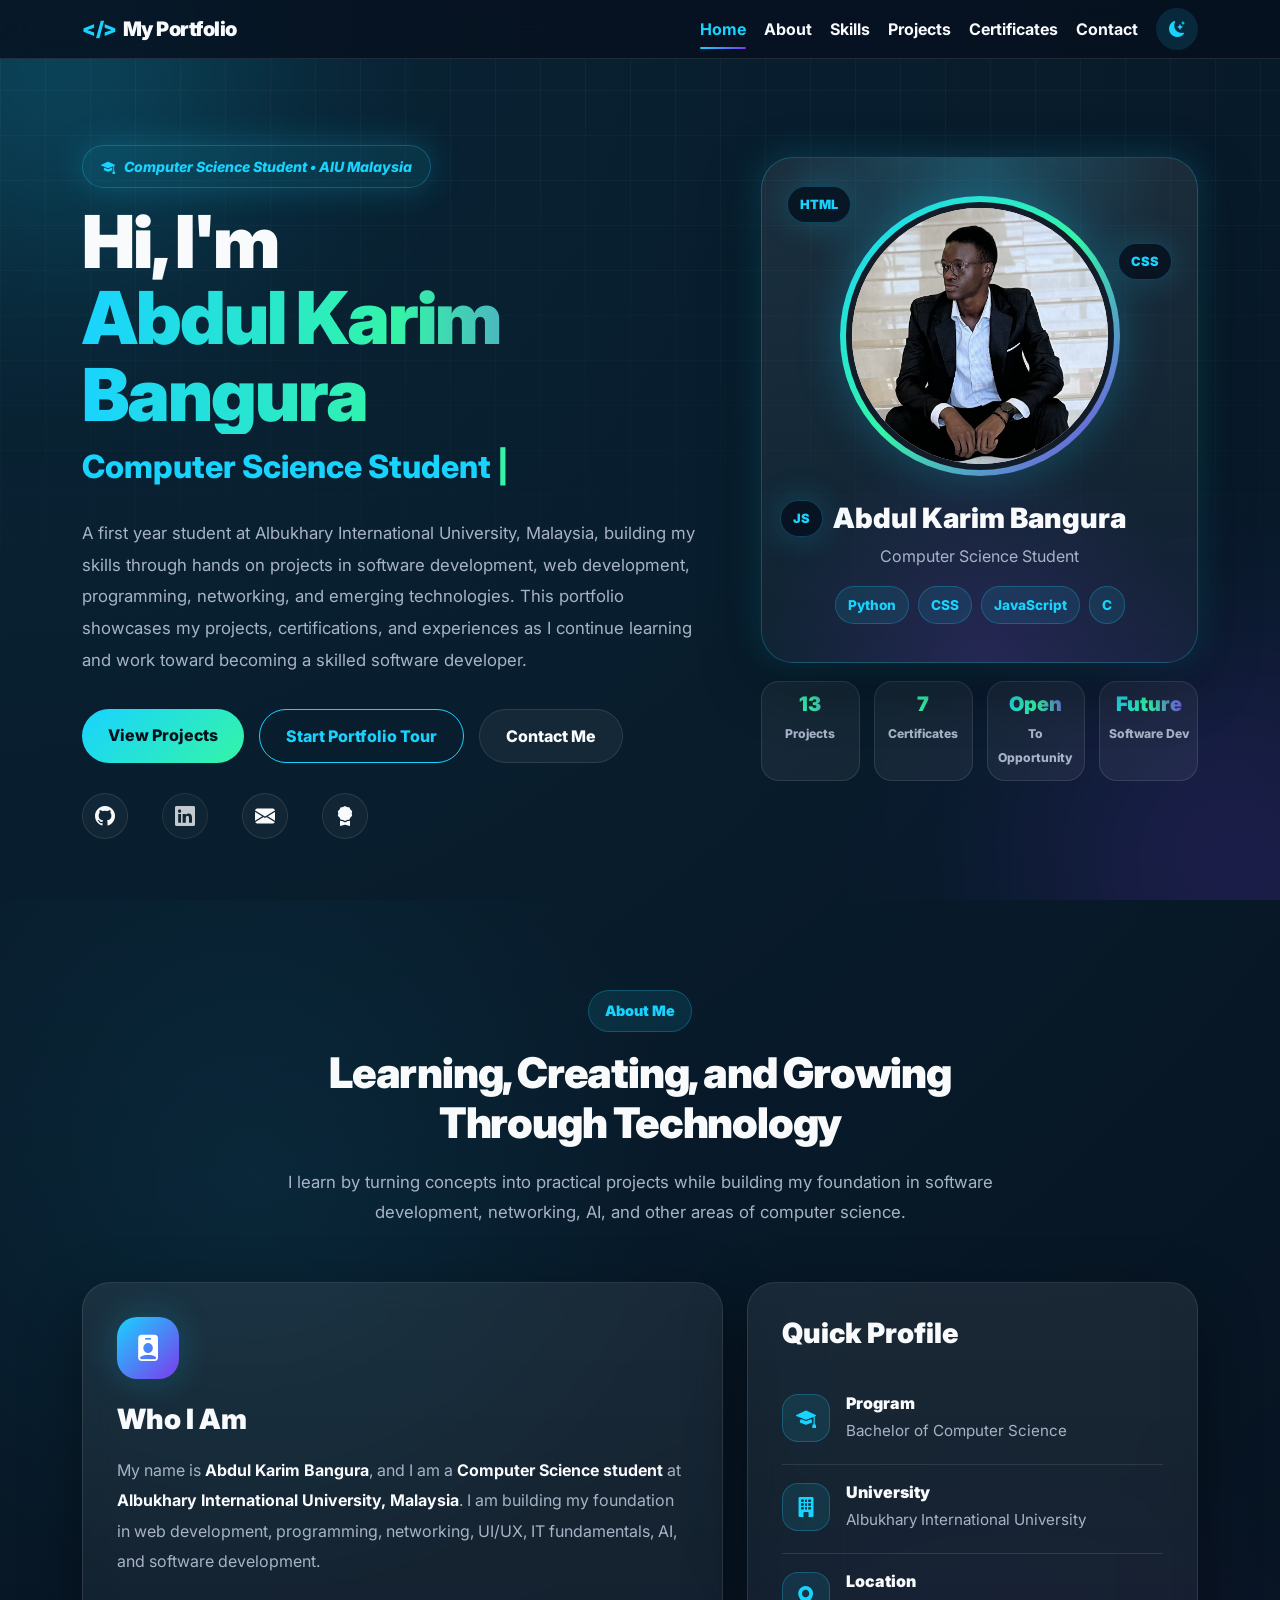
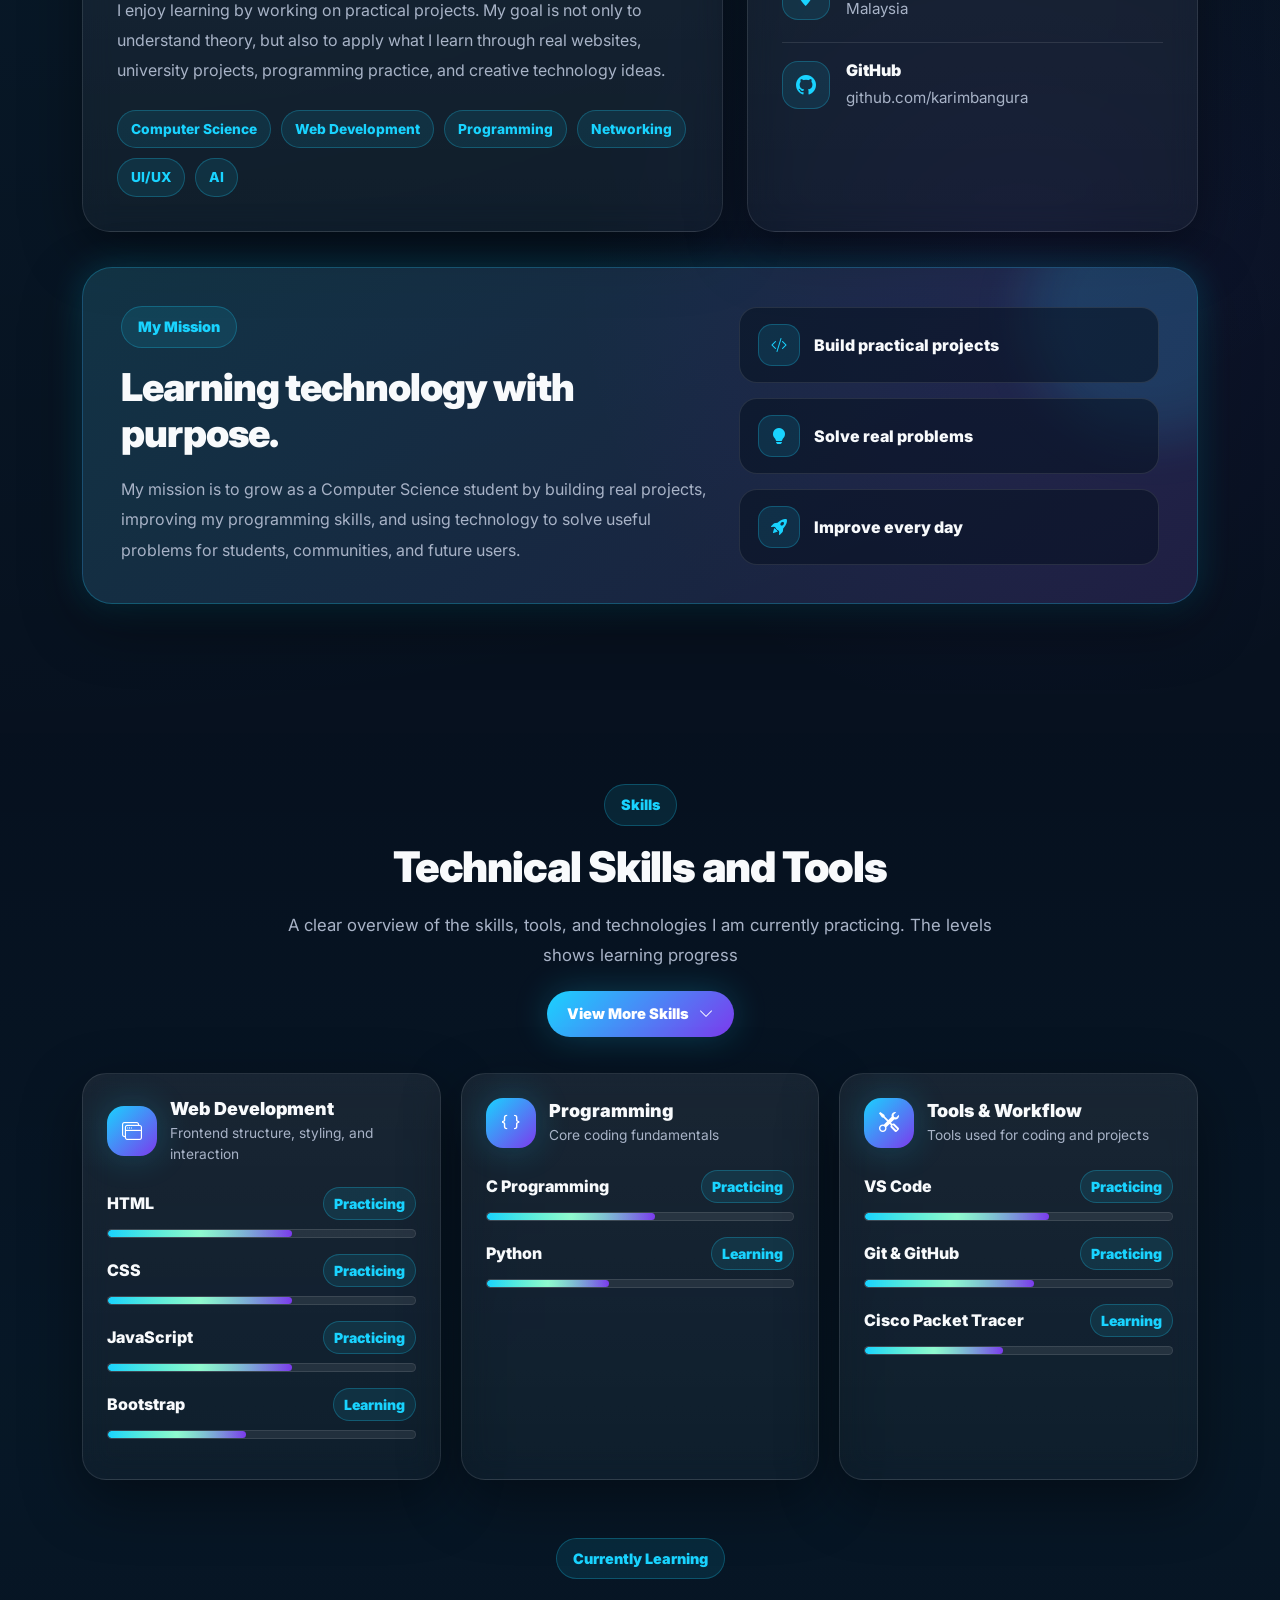
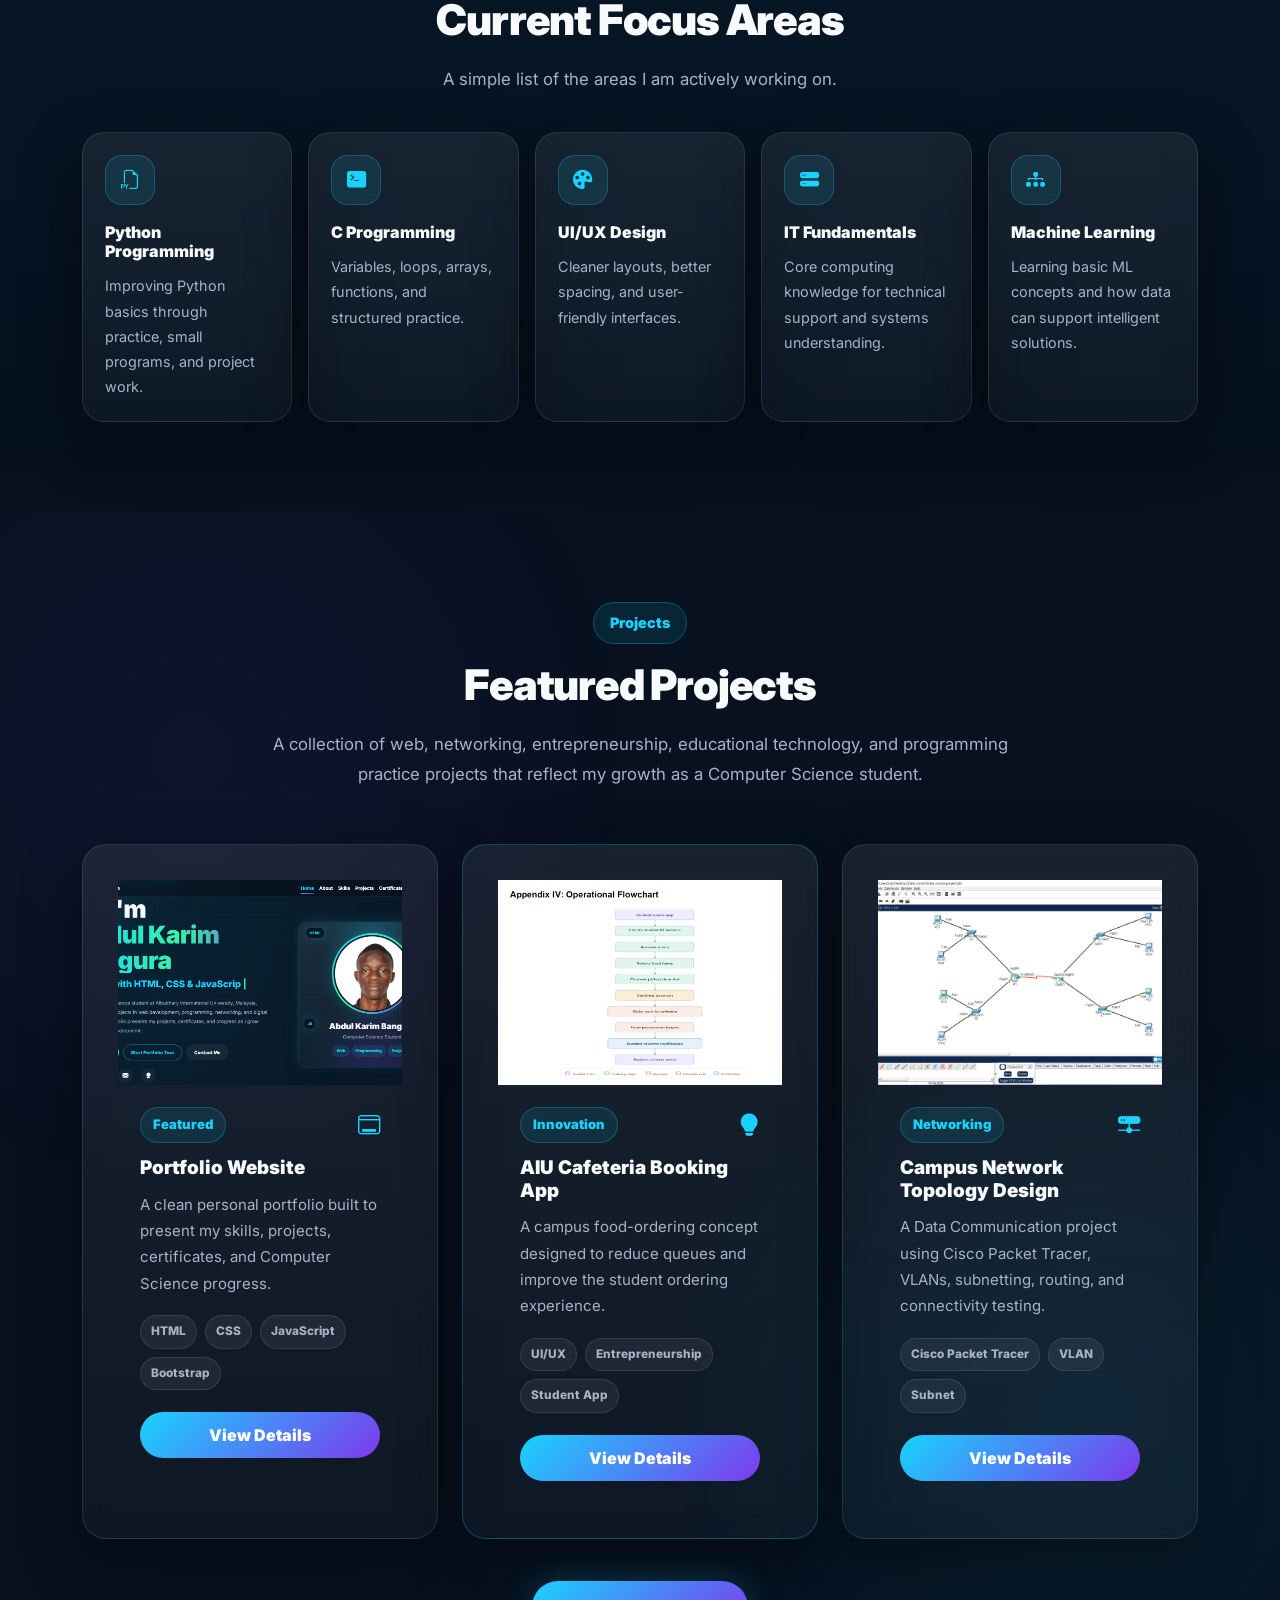
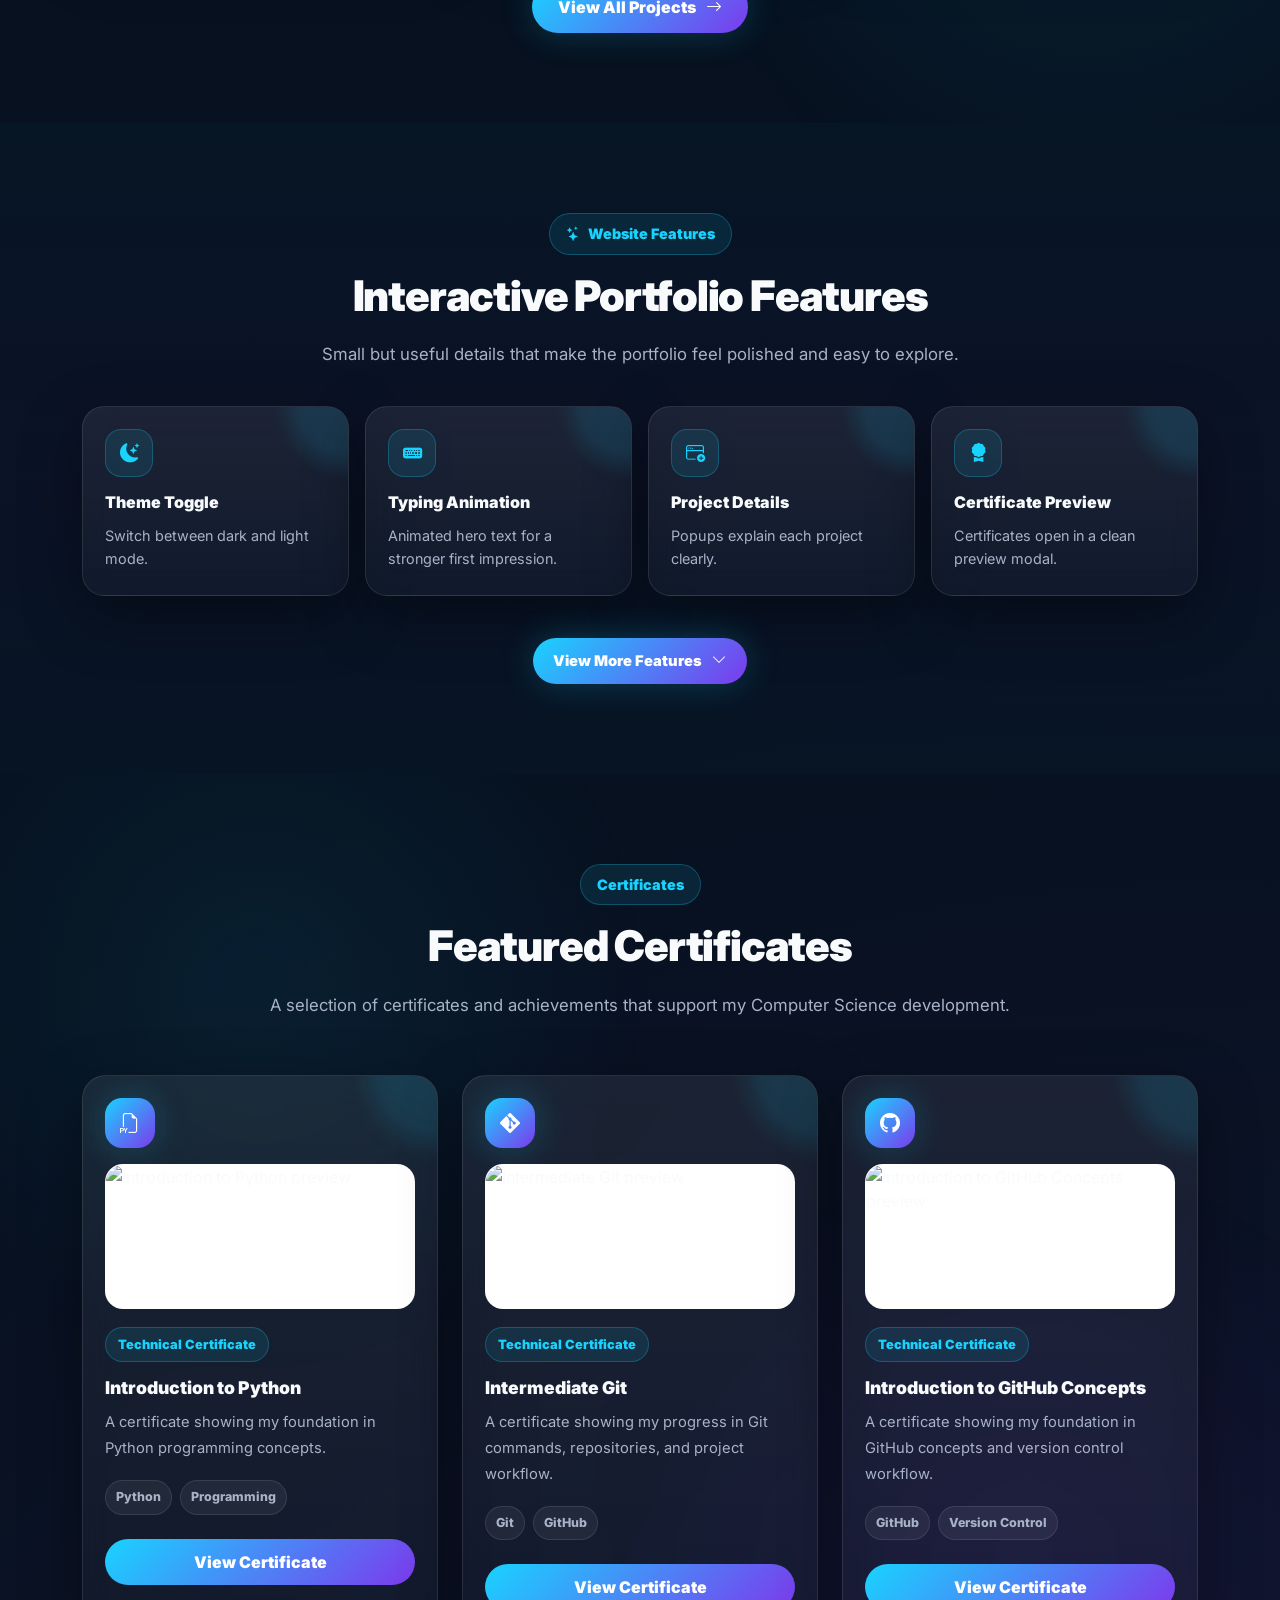
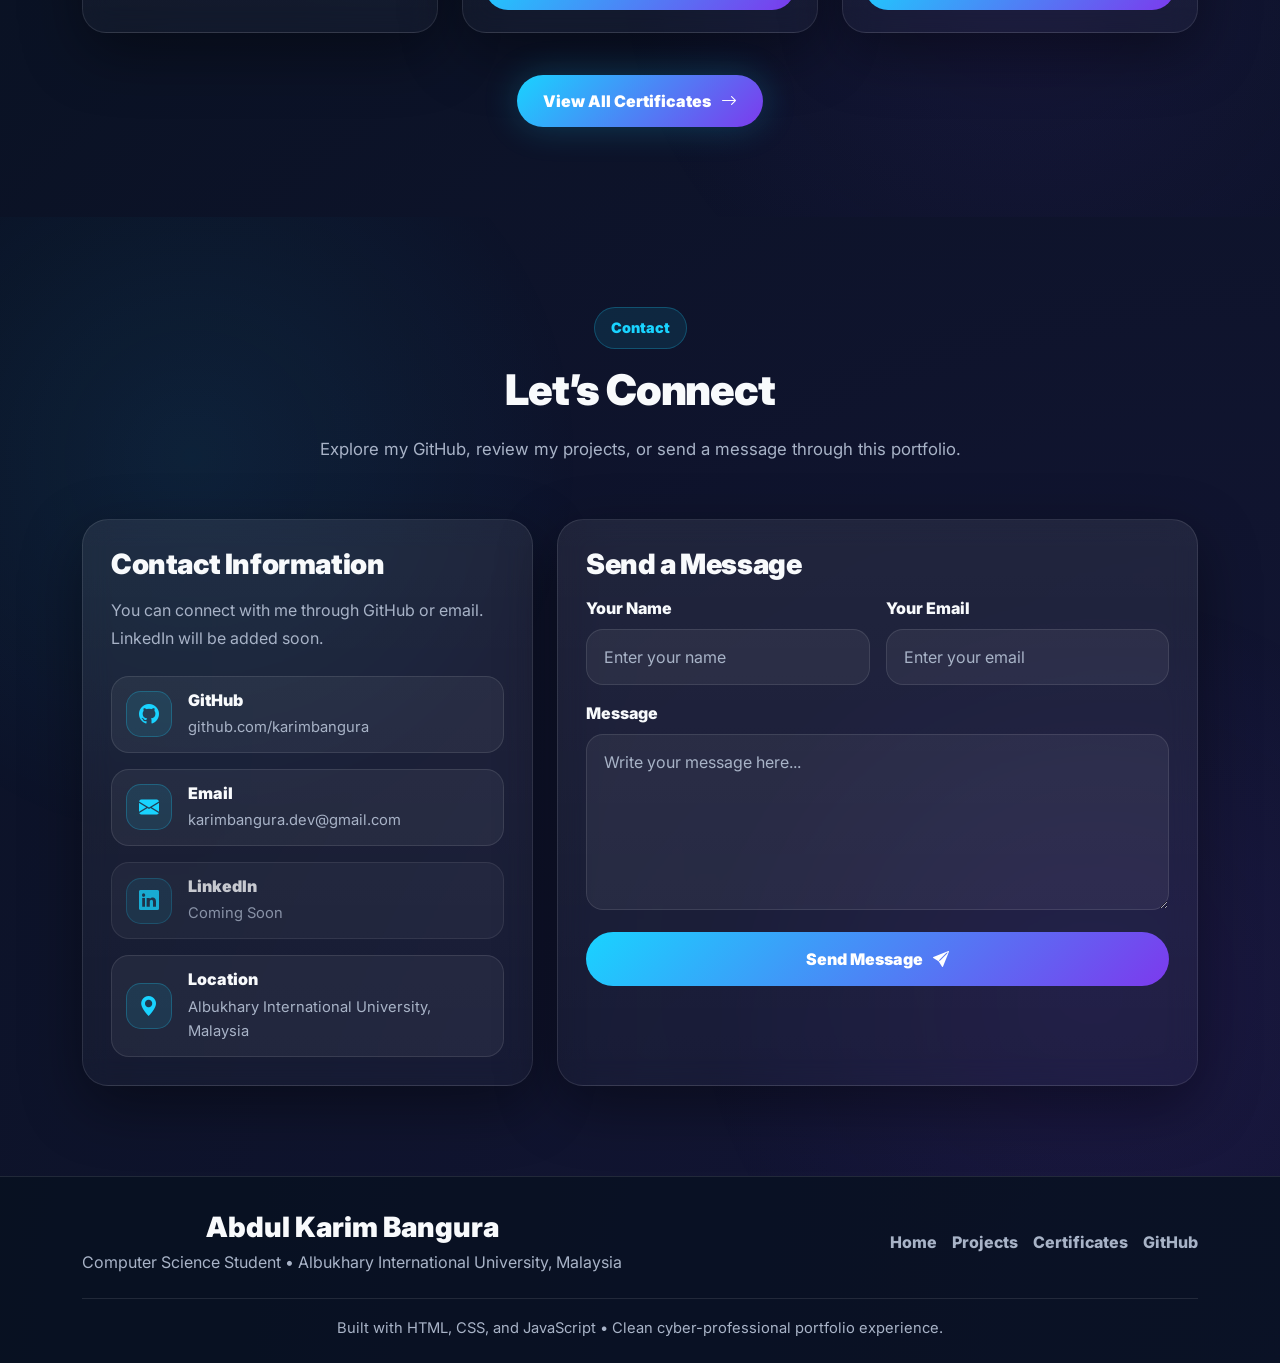
==== commit e5046f2e: "Update profile" ====
--- a/index.html
+++ b/index.html
@@ -50,7 +50,7 @@
             <span id="typing"></span>
             <span class="typing-cursor">|</span>
         </h2>
-        <p class="hero-text">I am a Computer Science student at Albukhary International University, Malaysia, building my skills through hands on projects in software development, web development, programming, networking, and emerging technologies. This portfolio showcases my projects, certifications, and experiences as I continue learning and work toward becoming a skilled software developer.</p>
+        <p class="hero-text">A first year student at Albukhary International University, Malaysia, building my skills through hands on projects in software development, web development, programming, networking, and emerging technologies. This portfolio showcases my projects, certifications, and experiences as I continue learning and work toward becoming a skilled software developer.</p>
         <div class="hero-buttons">
         <a class="btn primary-btn" href="#projects">View Projects</a>
         <button class="btn secondary-btn" id="tourStart" type="button">Start Portfolio Tour</button>
@@ -72,27 +72,22 @@
         <div class="profile-card premium-profile">
         <div class="floating-tag tag-html">HTML</div>
         <div class="floating-tag tag-css">CSS</div>
-        <div class="floating-tag tag-js">JavaScript</div>
+        <div class="floating-tag tag-js">JS</div>
         <div class="avatar-wrapper">
         <img alt="Abdul Karim Bangura" class="profile-image" src="images/profile.jpeg"/>
         </div>
         <div class="profile-info">
         <h3>Abdul Karim Bangura</h3>
-        <p>
-                                    Computer Science Student
-                                </p>
+        <p>Computer Science Student</p>
         <div class="profile-mini-stats">
         <span>Python</span>
         <span>CSS</span>
         <span>JavaScript</span>
-        <span>Bootstrap</span>
-        <span>C </span>
-
-        </div>
+        <span>C </span></div>
         </div>
         </div><div class="hero-metrics hero-metrics-profile">
         <div class="hero-metric">
-        <strong>5</strong>
+        <strong>13</strong>
         <span>Projects</span>
         </div>
         <div class="hero-metric">
@@ -100,32 +95,28 @@
         <span>Certificates</span>
         </div>
         <div class="hero-metric">
-        <strong>10+</strong>
-        <span>Features</span>
+        <strong>Open</strong>
+        <span>To Opportunity</span>
         </div>
         <div class="hero-metric">
-        <strong>CS</strong>
-        <span>Student</span>
+        <strong>Future</strong>
+        <span>Software Dev</span>
         </div>
         </div>
         </div>
         </div>
         </div>
         </section>
-    <!-- ABOUT + MISSION -->
     <section class="about-section section-padding" id="about">
-    <div class="container">
-    <div class="section-header reveal">
-    <span class="section-kicker">About Me</span>
-    <h2 class="section-title">
-                    Learning, Creating, and Growing Through Technology
-                </h2>
-    <p class="section-subtitle">
-                    I am focused on learning, building real projects and developing my skills through programming, web development, networking, and real academic projects.
-                </p>
+        <div class="container">
+        <div class="section-header reveal">
+        <span class="section-kicker">About Me</span>
+        <h2 class="section-title">Learning, Creating, and Growing Through Technology</h2>
+        <p class="section-subtitle">
+            I learn by turning concepts into practical projects while building my foundation in software development, networking, AI, and other areas of computer science.
+        </p>
     </div>
     <div class="row g-4 align-items-stretch">
-    <!-- ABOUT TEXT -->
     <div class="col-lg-7 reveal">
     <div class="about-card main-about-card">
     <div class="about-icon">
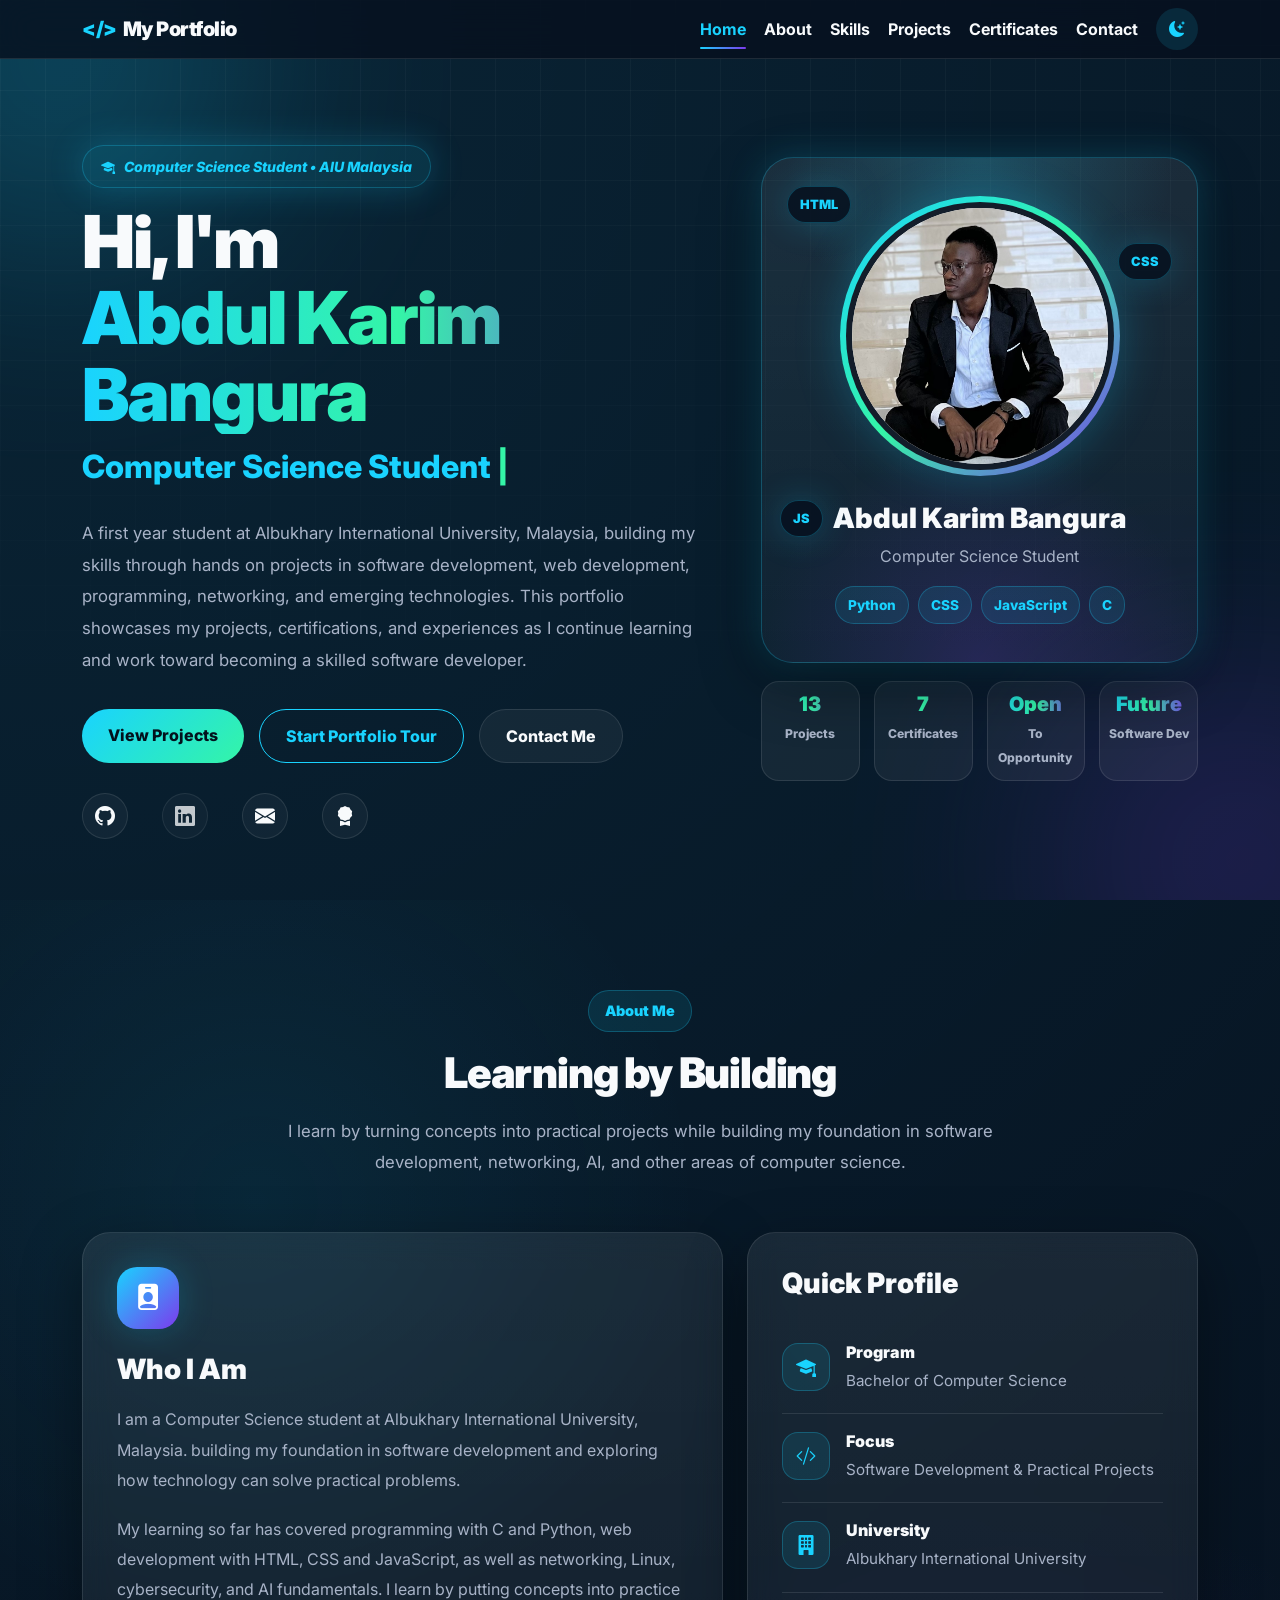
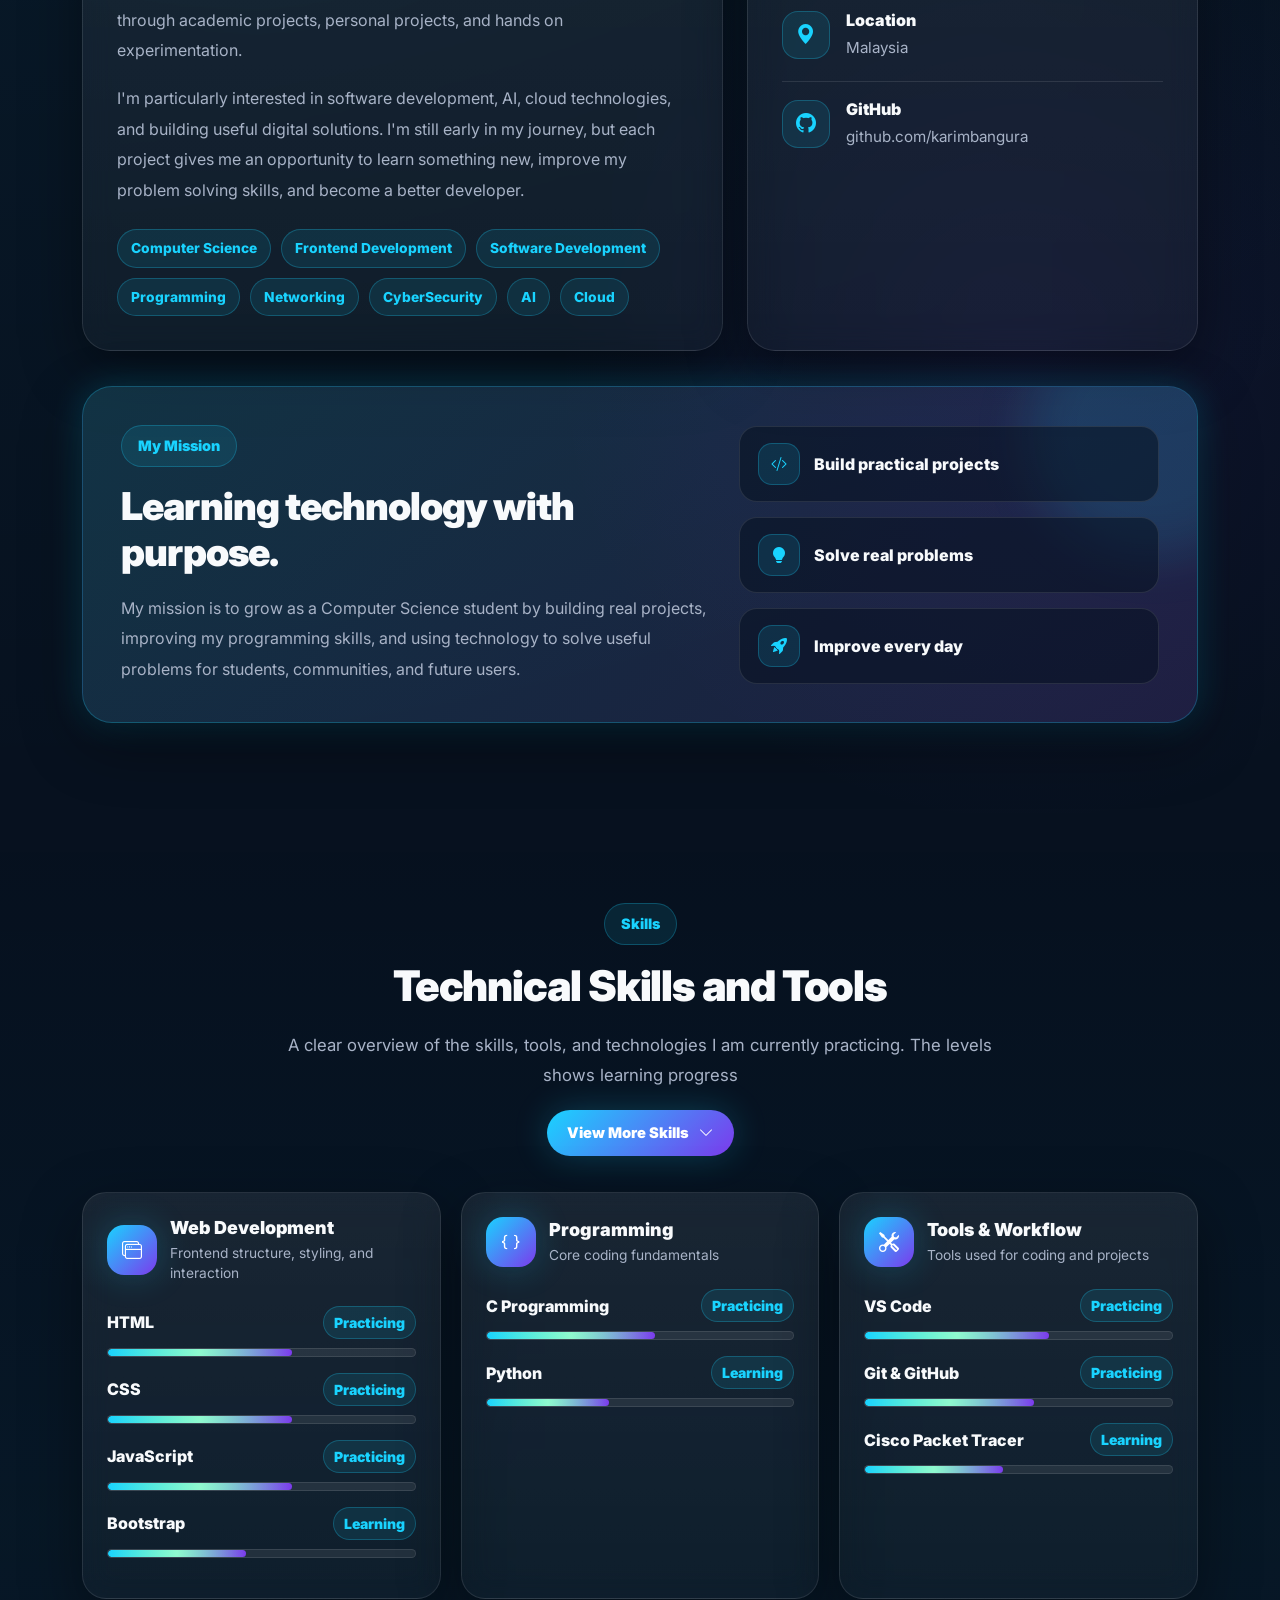
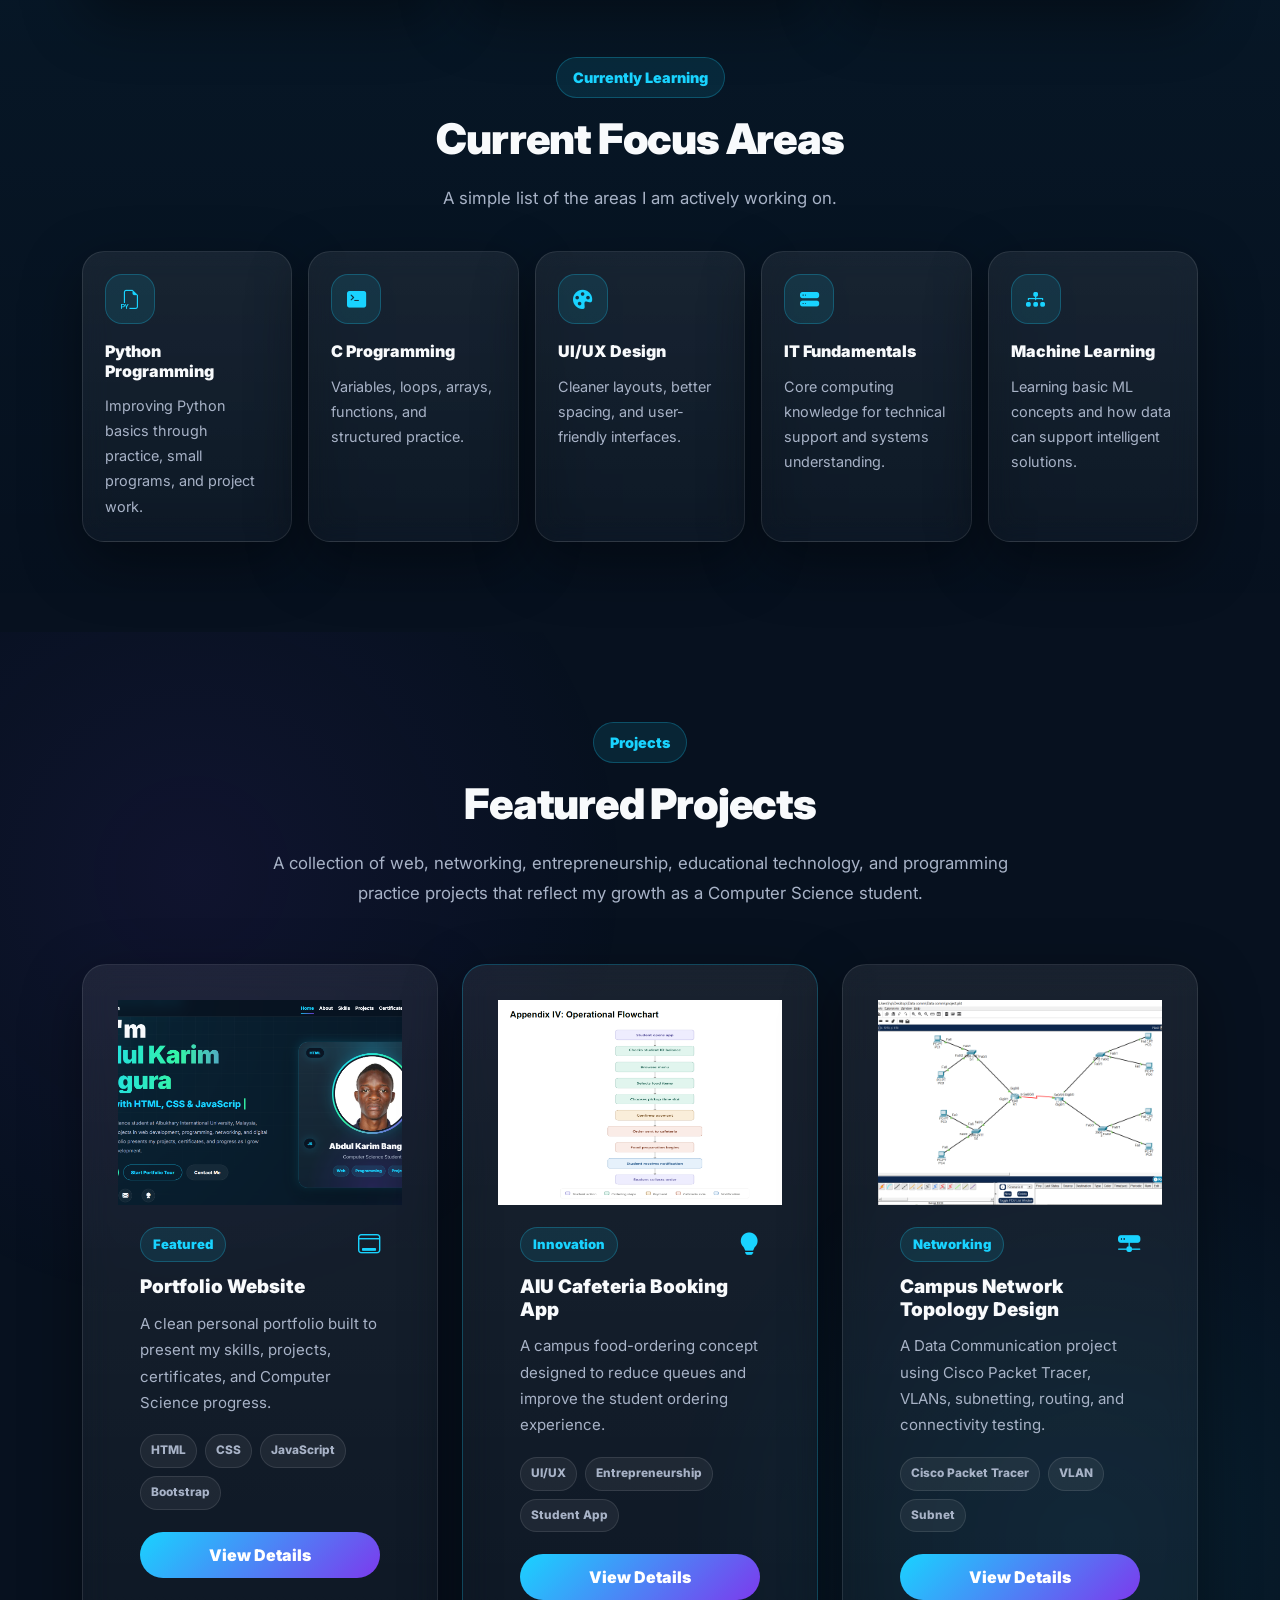
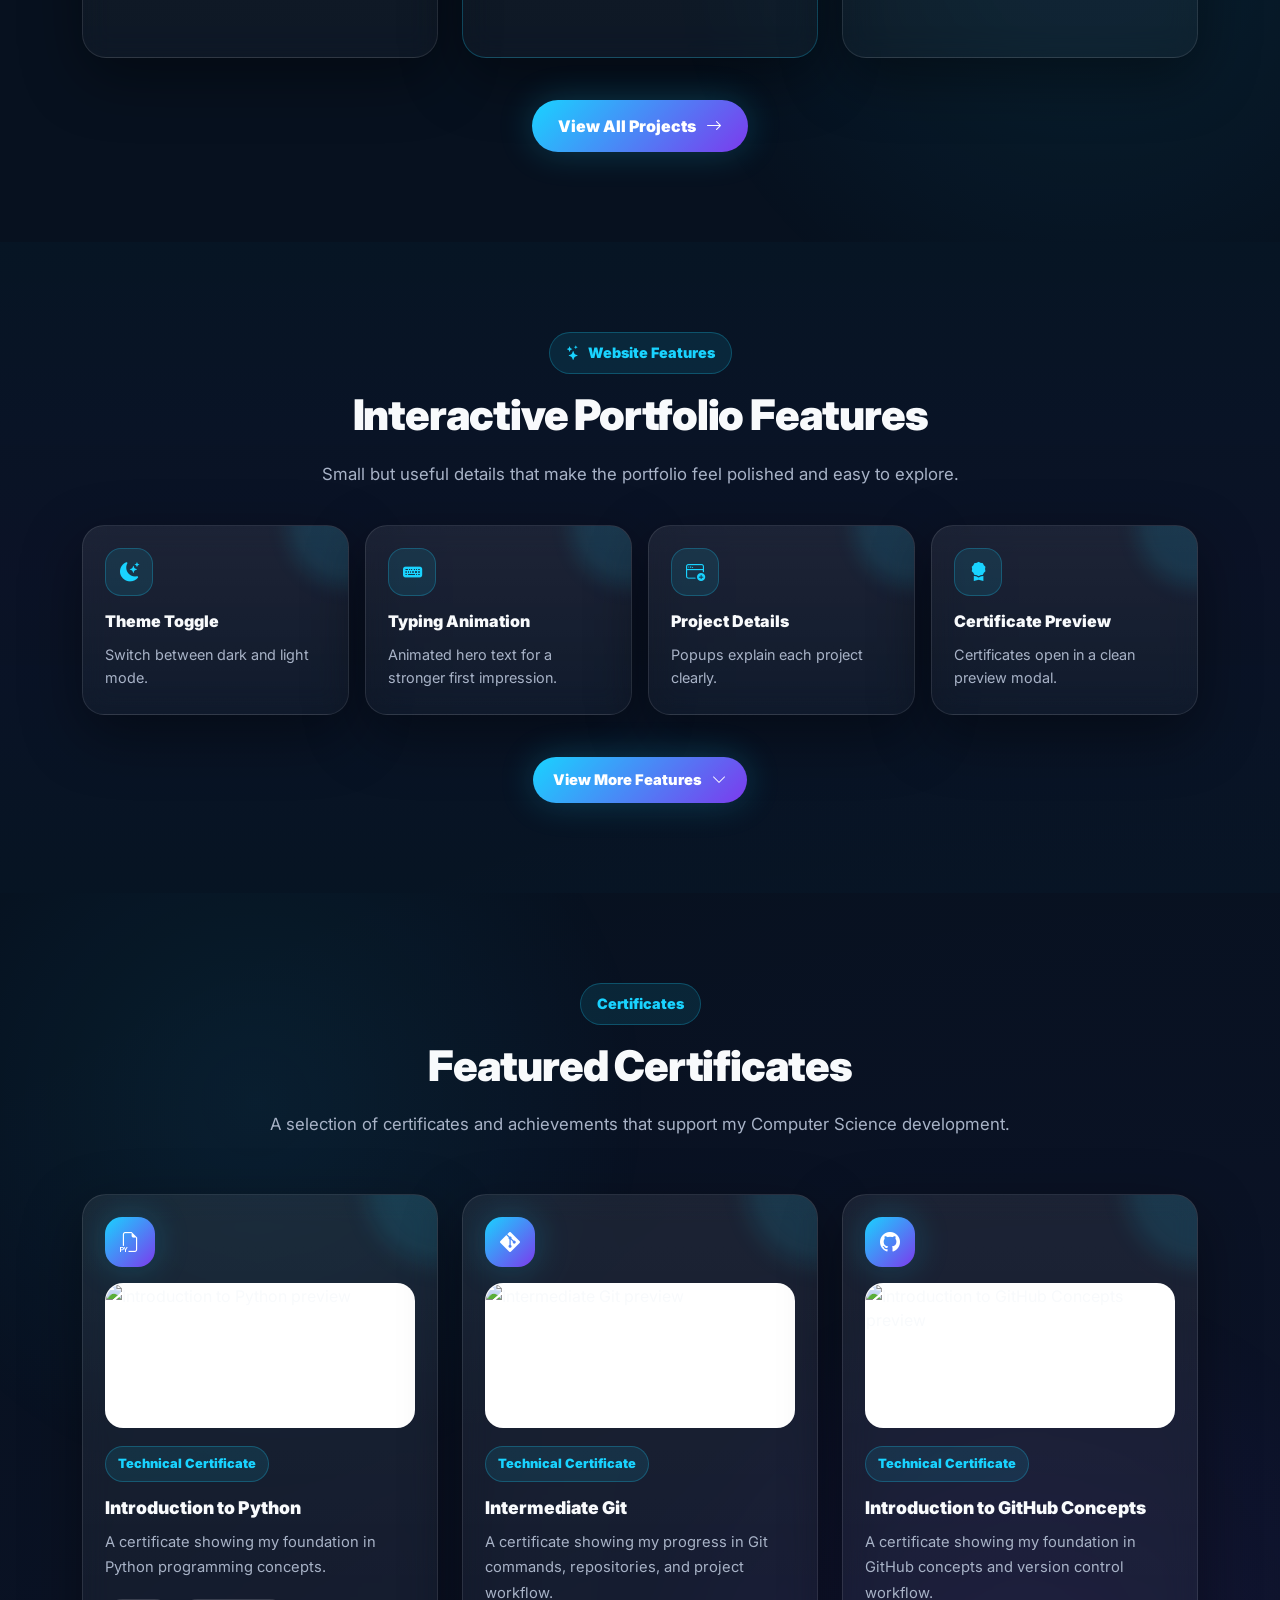
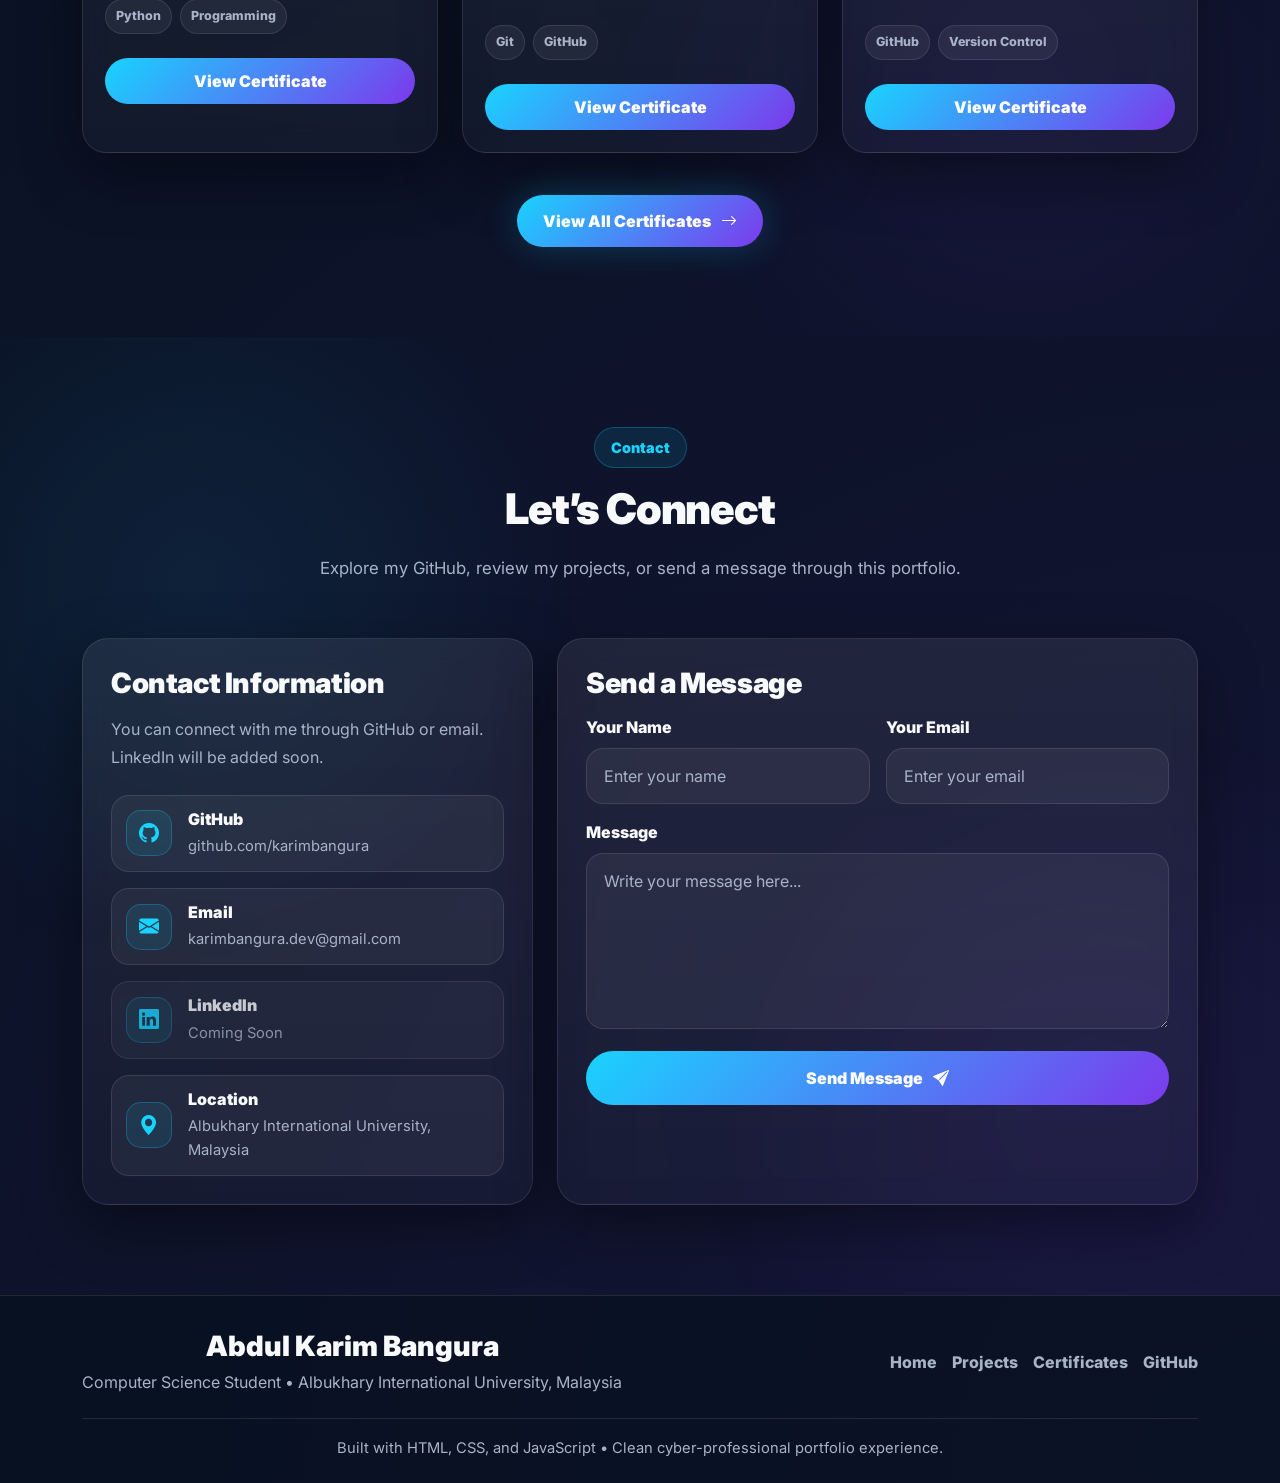
==== commit 72c26e6e: "fix about section content" ====
--- a/index.html
+++ b/index.html
@@ -111,7 +111,7 @@
         <div class="container">
         <div class="section-header reveal">
         <span class="section-kicker">About Me</span>
-        <h2 class="section-title">Learning, Creating, and Growing Through Technology</h2>
+        <h2 class="section-title">Learning by Building</h2>
         <p class="section-subtitle">
             I learn by turning concepts into practical projects while building my foundation in software development, networking, AI, and other areas of computer science.
         </p>
@@ -123,27 +123,47 @@
     <i class="bi bi-person-badge-fill"></i>
     </div>
     <h3>Who I Am</h3>
-    <p>My name is <strong>Abdul Karim Bangura</strong>, and I am a <strong>Computer Science student</strong> at <strong>Albukhary International University, Malaysia</strong>. I am building my foundation in web development, programming, networking, UI/UX, IT fundamentals, AI, and software development.</p>
     <p>
-                            I enjoy learning by working on practical projects. My goal is not only to understand
-                            theory, but also to apply what I learn through real websites, university projects,
-                            programming practice, and creative technology ideas.
-                        </p>
-    <div class="about-tags"><span>Computer Science</span><span>Web Development</span><span>Programming</span><span>Networking</span><span>UI/UX</span><span>AI</span></div>
-    </div>
-    </div>
-    <!-- QUICK FACTS -->
+        I am a Computer Science student at Albukhary International University, Malaysia. building my foundation in software development and exploring how technology can solve practical problems.
+    </p>
+    <p>
+        My learning so far has covered programming with C and Python, web development with HTML, CSS and JavaScript, as well as networking, Linux, cybersecurity, and AI fundamentals. I learn by putting concepts into practice through academic projects, personal projects, and hands on experimentation.
+    </p>
+    <p>
+        I'm particularly interested in software development, AI, cloud technologies, and building useful digital solutions. I'm still early in my journey, but each project gives me an opportunity to learn something new, improve my problem solving skills, and become a better developer.
+    </p>
+    <div class="about-tags">
+        <span>Computer Science</span>
+        <span>Frontend Development</span>
+        <span>Software Development</span>
+        <span>Programming</span>
+        <span>Networking</span>
+        <span>CyberSecurity</span>
+        <span>AI</span>
+        <span>Cloud</span>
+    </div>
+    </div>
+    </div>
     <div class="col-lg-5 reveal">
-    <div class="about-card facts-card">
-    <h3>Quick Profile</h3>
-    <div class="fact-item">
-    <div class="fact-icon">
-    <i class="bi bi-mortarboard-fill"></i>
-    </div>
-    <div>
-    <h4>Program</h4>
-    <p>Bachelor of Computer Science</p>
-    </div>
+        <div class="about-card facts-card">
+            <h3>Quick Profile</h3>
+                 <div class="fact-item">
+                 <div class="fact-icon">
+                <i class="bi bi-mortarboard-fill"></i>
+        </div>
+        <div>
+        <h4>Program</h4>
+            <p>Bachelor of Computer Science</p>
+        </div>
+        </div>
+        <div class="fact-item">
+        <div class="fact-icon">
+            <i class="bi bi-code-slash"></i>
+        </div>
+        <div>
+            <h4>Focus</h4>
+            <p>Software Development & Practical Projects</p>
+        </div>
     </div>
     <div class="fact-item">
     <div class="fact-icon">
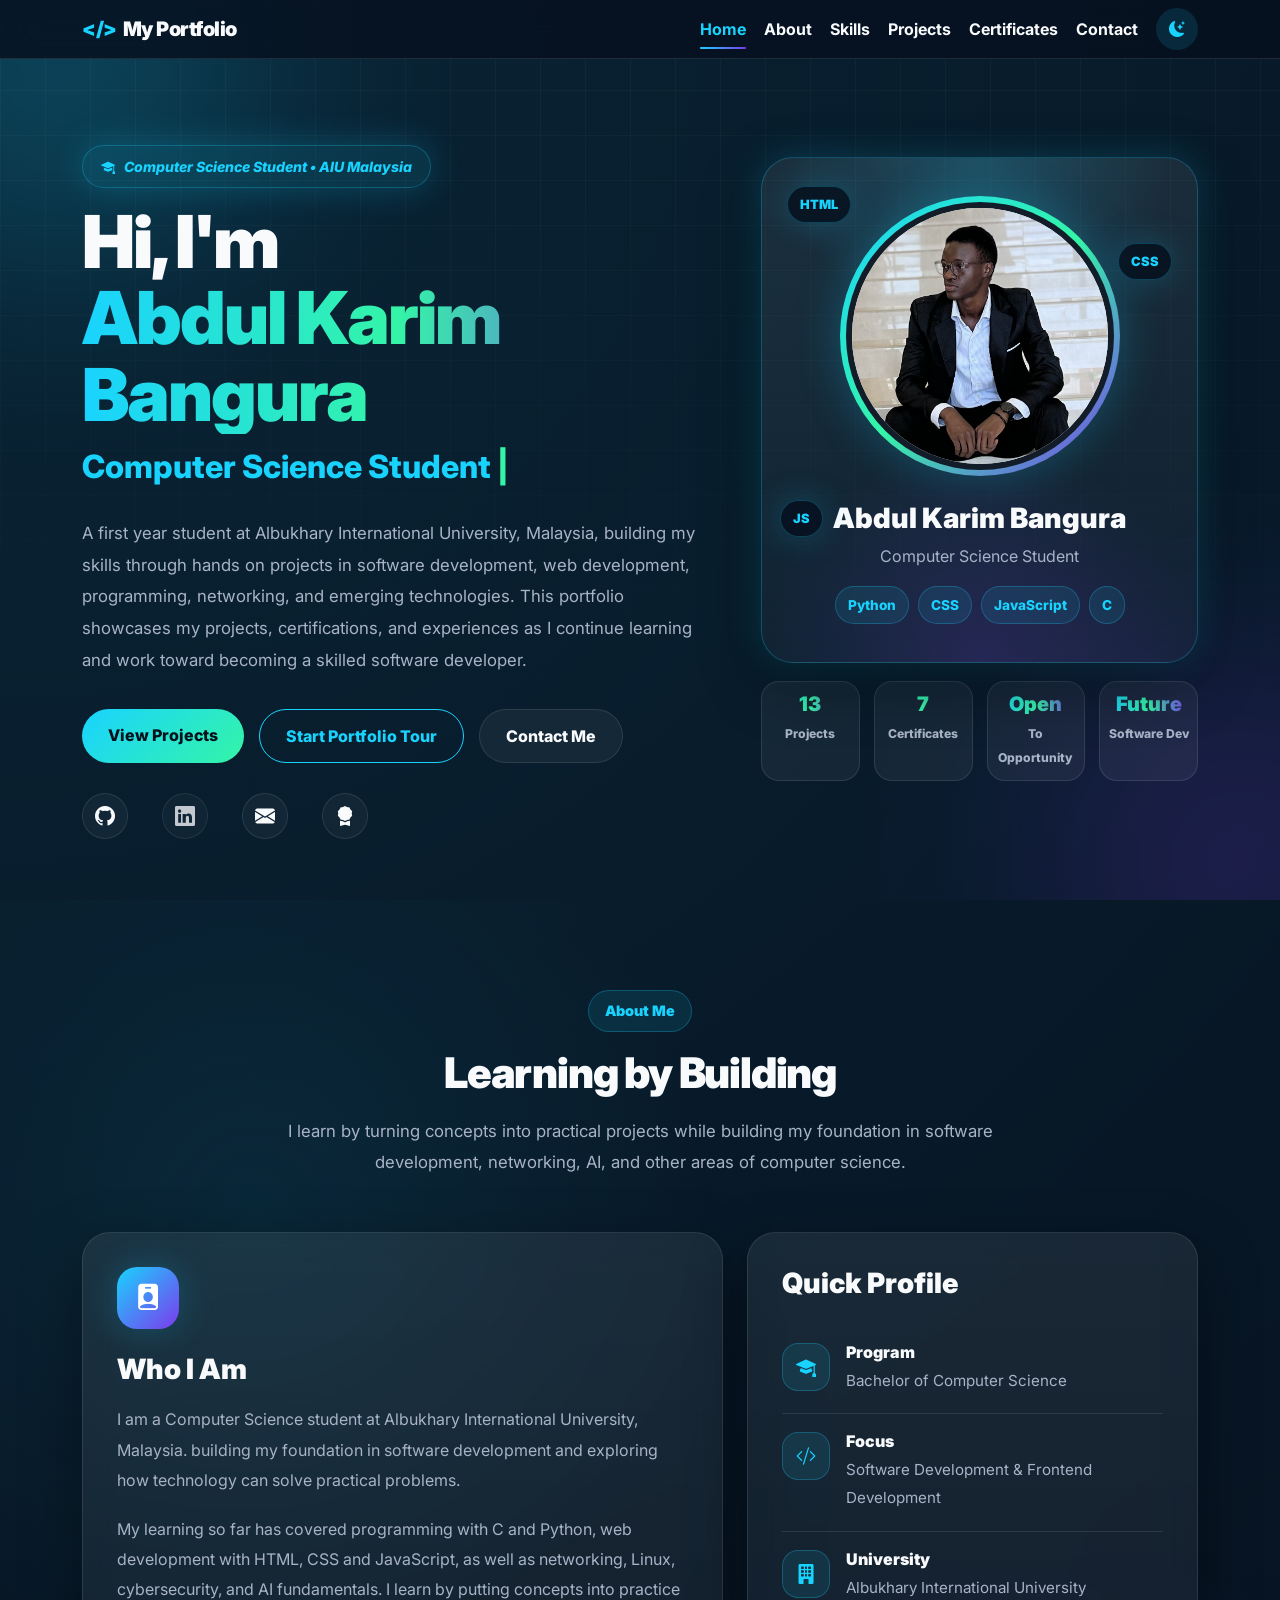
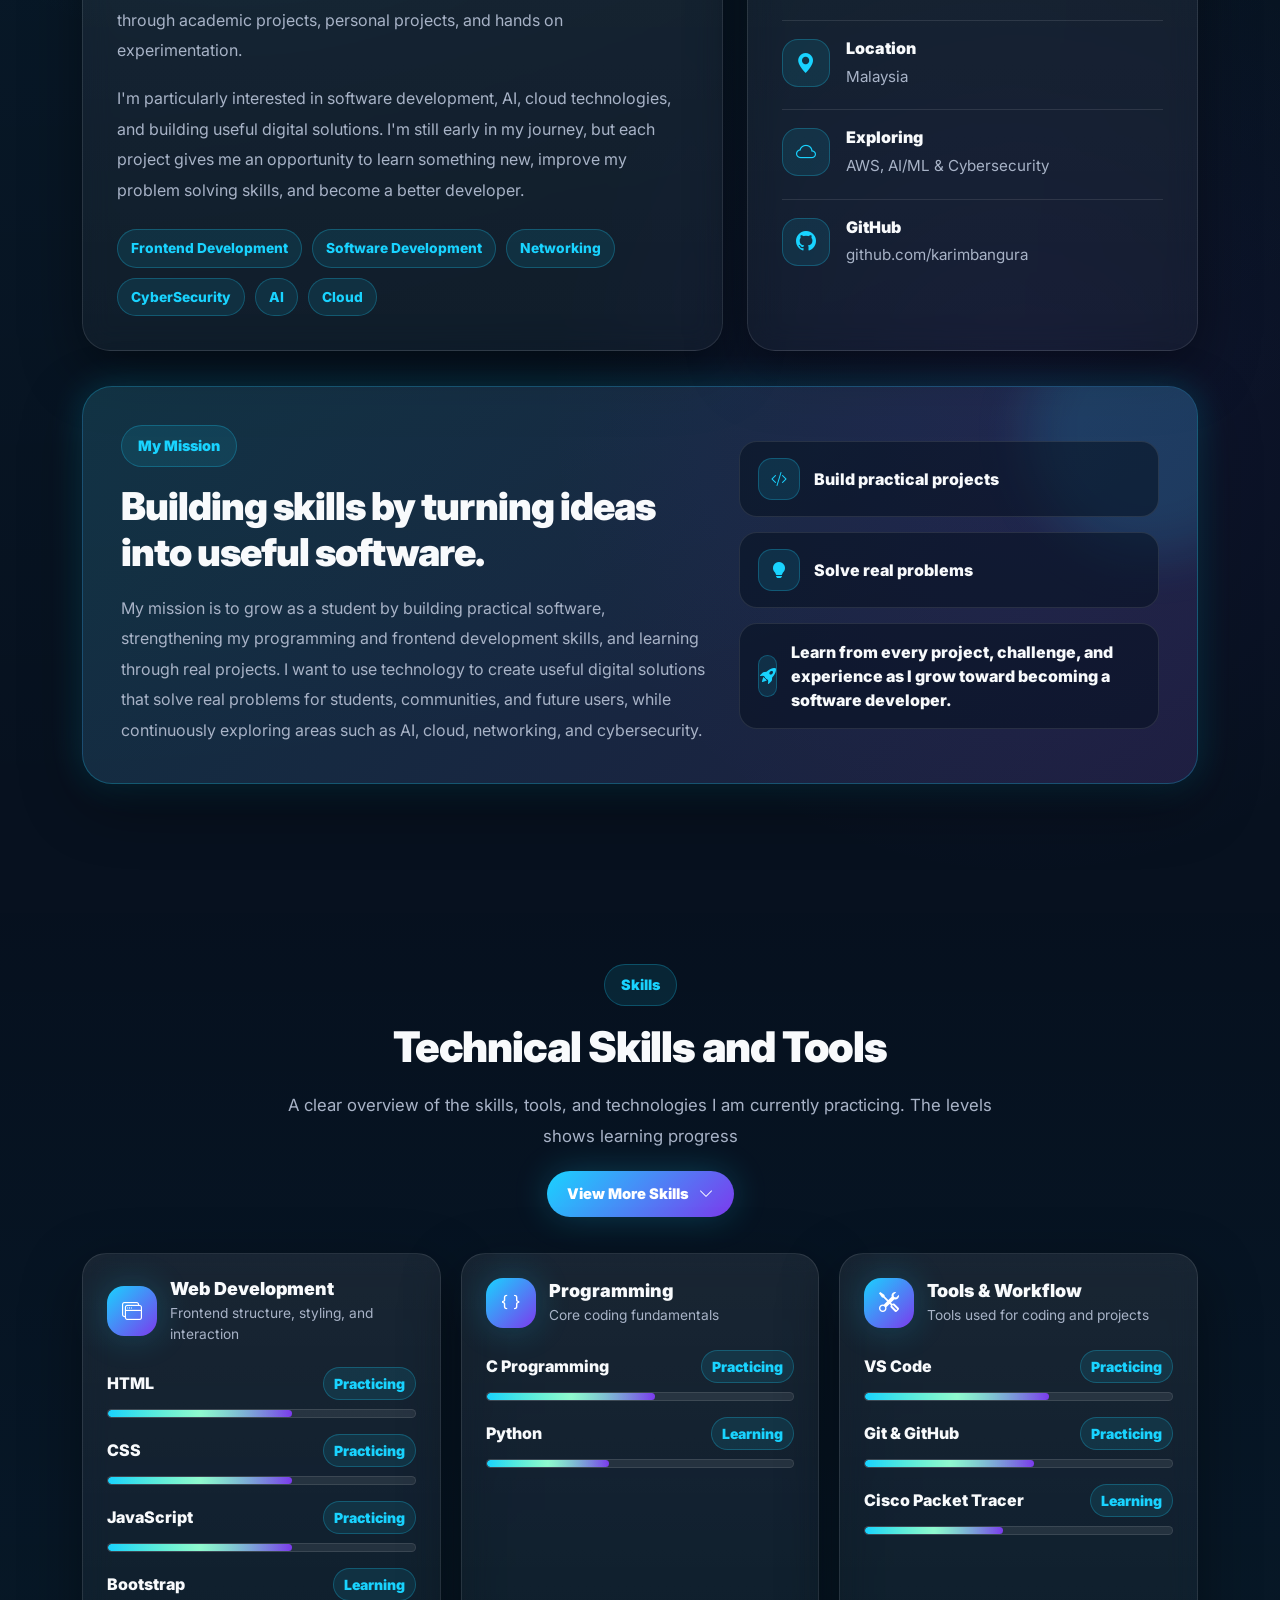
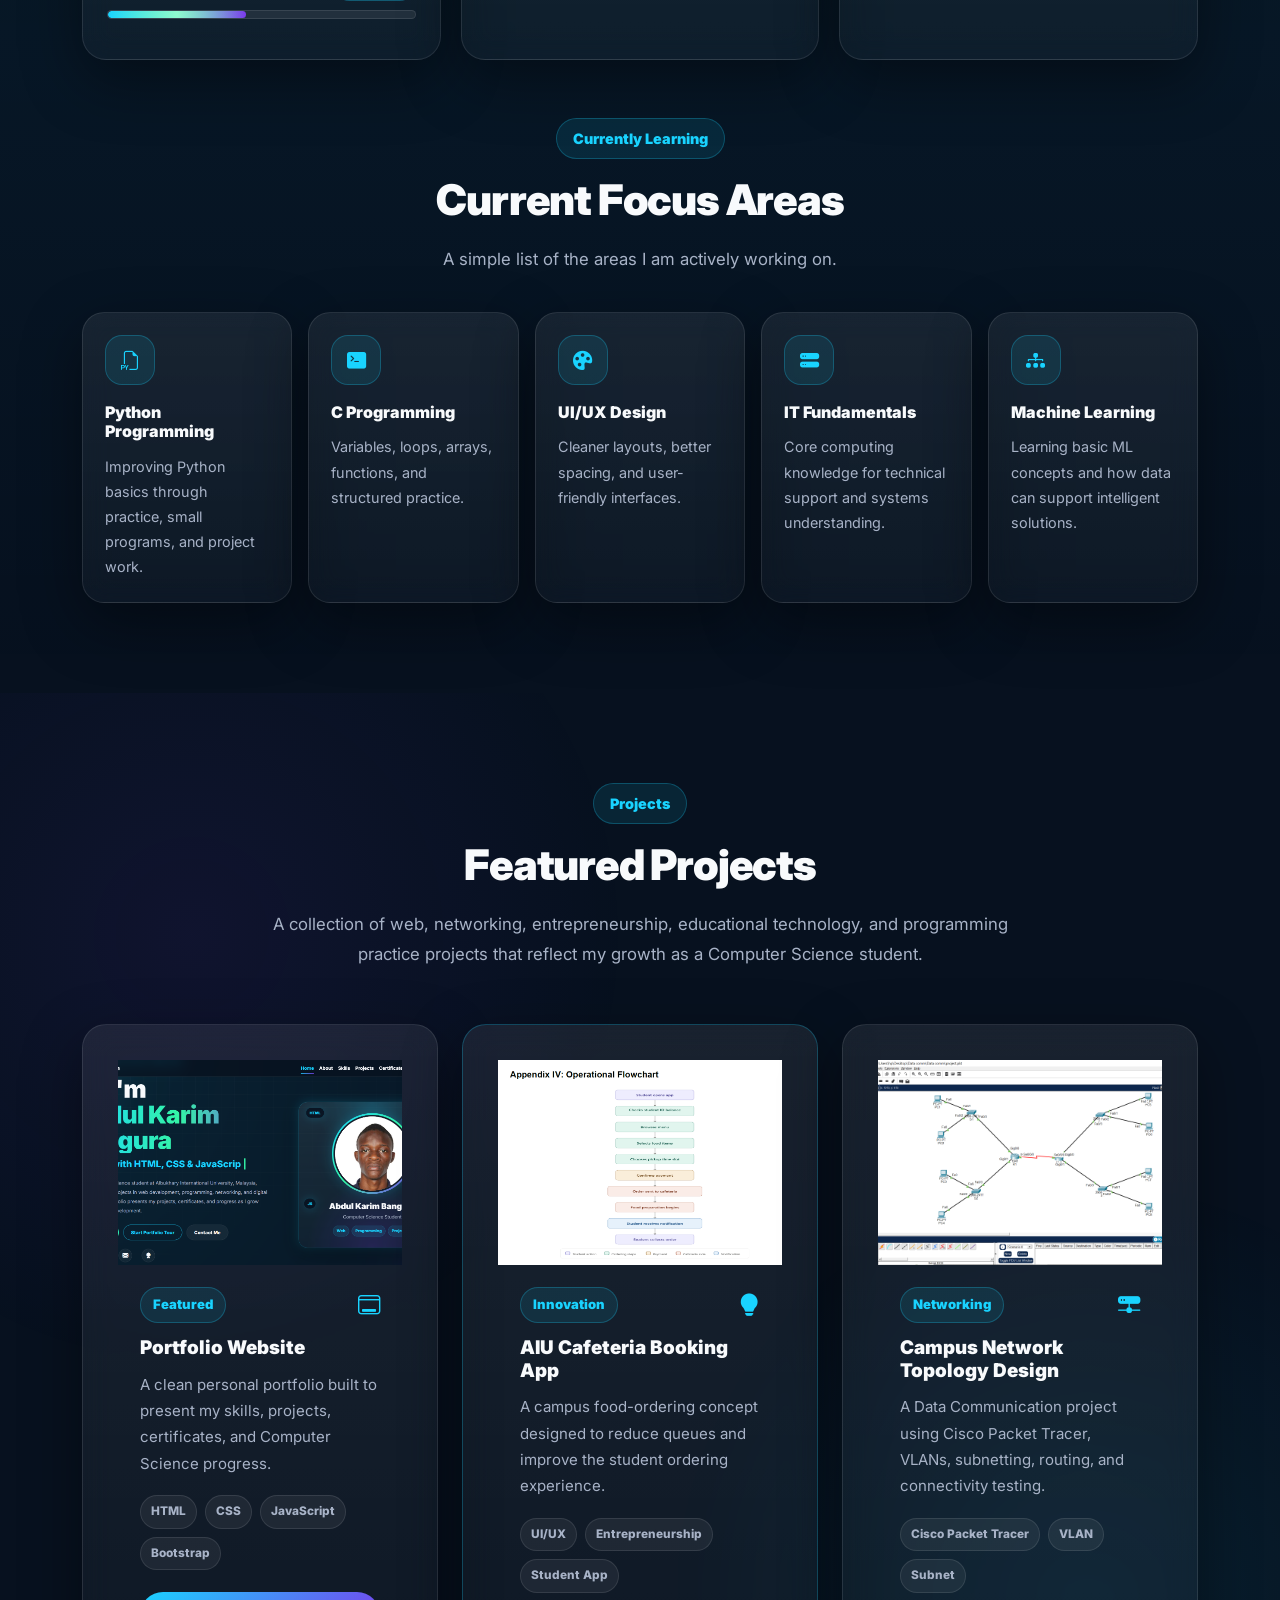
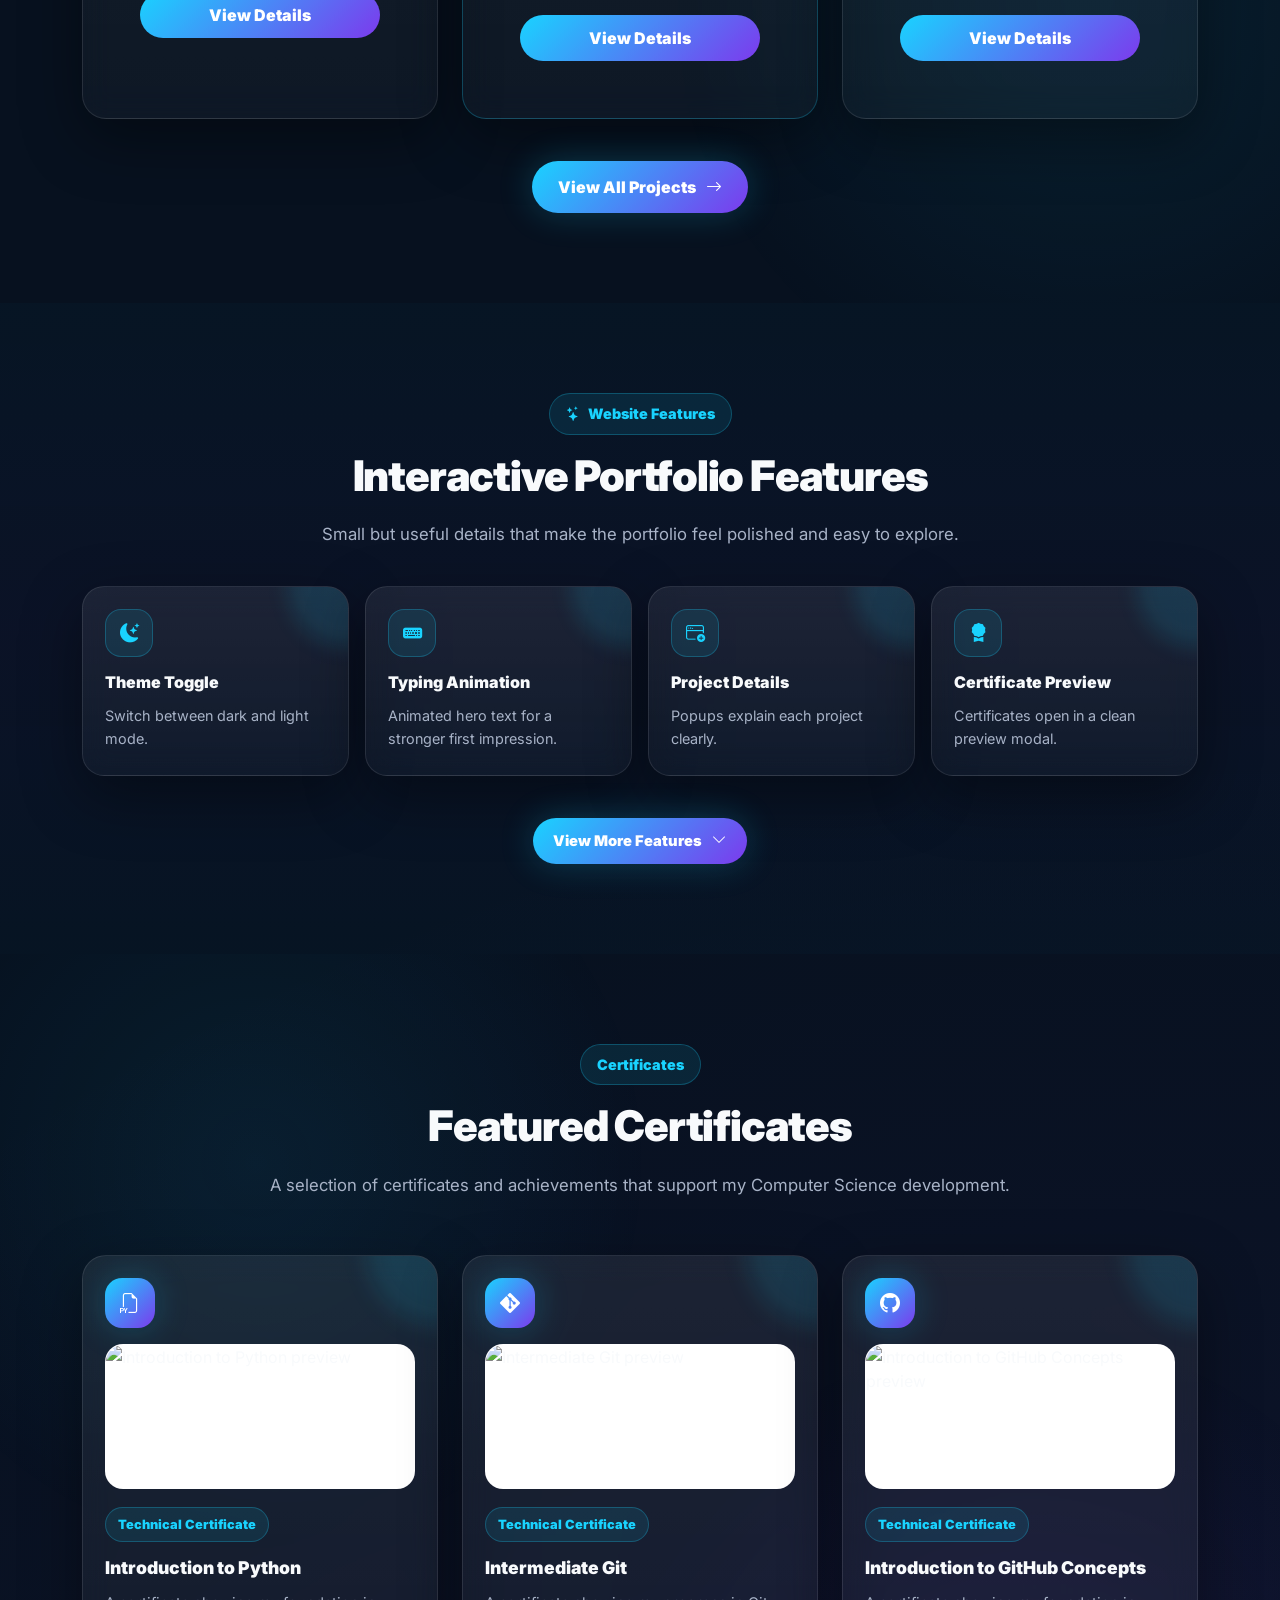
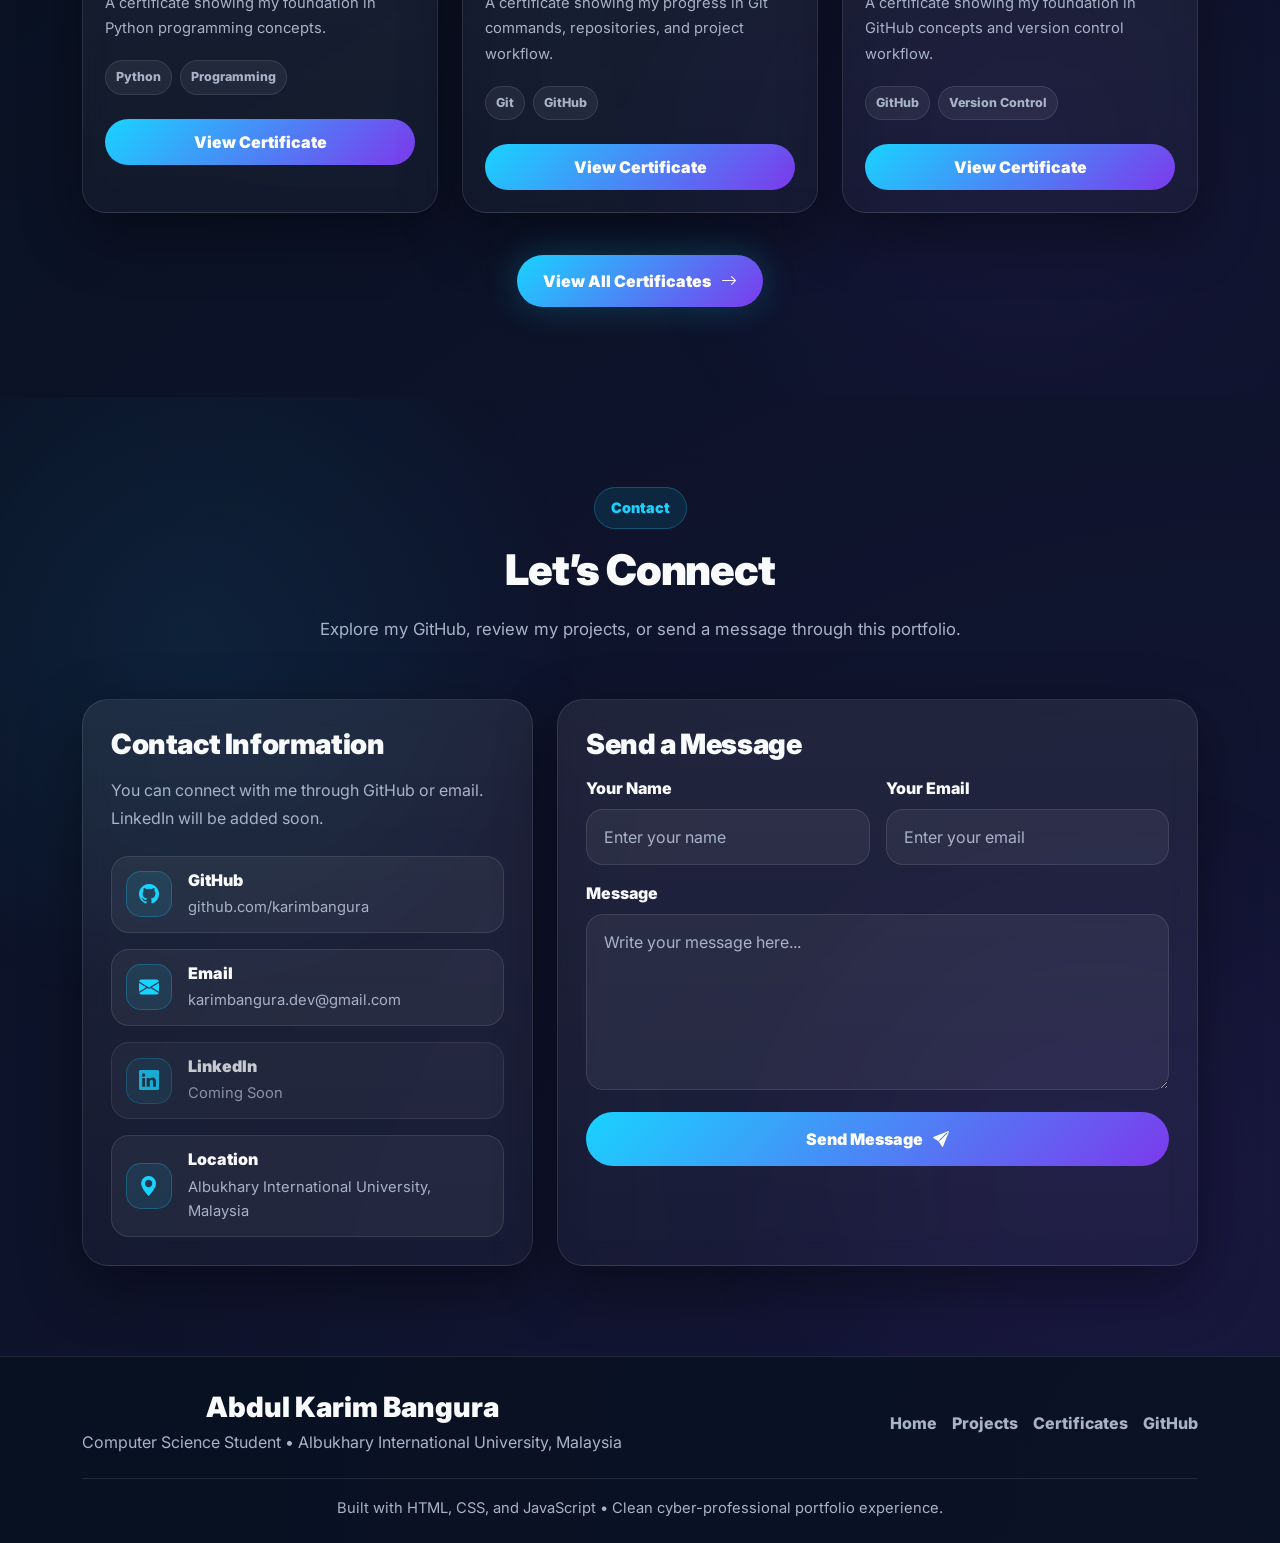
==== commit 8ffdd538: "about section content and improve mission" ====
--- a/index.html
+++ b/index.html
@@ -133,10 +133,8 @@
         I'm particularly interested in software development, AI, cloud technologies, and building useful digital solutions. I'm still early in my journey, but each project gives me an opportunity to learn something new, improve my problem solving skills, and become a better developer.
     </p>
     <div class="about-tags">
-        <span>Computer Science</span>
         <span>Frontend Development</span>
         <span>Software Development</span>
-        <span>Programming</span>
         <span>Networking</span>
         <span>CyberSecurity</span>
         <span>AI</span>
@@ -157,85 +155,86 @@
         </div>
         </div>
         <div class="fact-item">
-        <div class="fact-icon">
+            <div class="fact-icon">
             <i class="bi bi-code-slash"></i>
         </div>
         <div>
             <h4>Focus</h4>
-            <p>Software Development & Practical Projects</p>
+            <p>Software Development & Frontend Development</p>
         </div>
     </div>
     <div class="fact-item">
-    <div class="fact-icon">
-    <i class="bi bi-building-fill"></i>
+        <div class="fact-icon">
+        <i class="bi bi-building-fill"></i>
     </div>
     <div>
     <h4>University</h4>
-    <p>Albukhary International University</p>
+        <p>Albukhary International University</p>
     </div>
     </div>
     <div class="fact-item">
-    <div class="fact-icon">
-    <i class="bi bi-geo-alt-fill"></i>
+        <div class="fact-icon">
+        <i class="bi bi-geo-alt-fill"></i>
     </div>
     <div>
     <h4>Location</h4>
-    <p>Malaysia</p>
+        <p>Malaysia</p>
     </div>
     </div>
     <div class="fact-item">
-    <div class="fact-icon">
-    <i class="bi bi-github"></i>
+        <div class="fact-icon">
+            <i class="bi bi-cloud"></i>
+    </div>
+    <div>
+        <h4>Exploring</h4>
+        <p>AWS, AI/ML & Cybersecurity</p>
+    </div>
+    </div>
+    <div class="fact-item">
+        <div class="fact-icon">
+        <i class="bi bi-github"></i>
     </div>
     <div>
     <h4>GitHub</h4>
-    <p>github.com/karimbangura</p>
-    </div>
-    </div>
-    </div>
-    </div>
-    </div>
-    <!-- MISSION -->
+        <p>github.com/karimbangura</p>
+    </div>
+    </div>
+    </div>
+    </div>
+    </div>
     <div class="mission-card reveal" id="mission">
-    <div class="mission-content">
-    <span class="section-kicker">My Mission</span>
-    <h2>
-                        Learning technology with purpose.
-                    </h2>
+        <div class="mission-content">
+            <span class="section-kicker">My Mission</span>
+    <h2>Building skills by turning ideas into useful software.</h2>
     <p>
-                        My mission is to grow as a Computer Science student by building real projects,
-                        improving my programming skills, and using technology to solve useful problems
-                        for students, communities, and future users.
-                    </p>
+        My mission is to grow as a student by building practical software, strengthening my programming and frontend development skills, and learning through real projects. I want to use technology to create useful digital solutions that solve real problems for students, communities, and future users, while continuously exploring areas such as AI, cloud, networking, and cybersecurity.
+    </p>
     </div>
     <div class="mission-points">
+        <div class="mission-point">
+        <i class="bi bi-code-slash"></i>
+            <span>Build practical projects</span>
+    </div>
     <div class="mission-point">
-    <i class="bi bi-code-slash"></i>
-    <span>Build practical projects</span>
+        <i class="bi bi-lightbulb-fill"></i>
+            <span>Solve real problems</span>
     </div>
     <div class="mission-point">
-    <i class="bi bi-lightbulb-fill"></i>
-    <span>Solve real problems</span>
-    </div>
-    <div class="mission-point">
-    <i class="bi bi-rocket-takeoff-fill"></i>
-    <span>Improve every day</span>
+        <i class="bi bi-rocket-takeoff-fill"></i>
+            <span>Learn from every project, challenge, and experience as I grow toward becoming a software developer.</span>
     </div>
     </div>
     </div>
     </div>
     </section>
-    <!-- SKILLS -->
-    <!-- SKILLS + CURRENTLY LEARNING -->
-    <!-- SKILLS -->
     <section class="skills-section section-padding" id="skills">
-    <div class="container">
-    <div class="section-header reveal compact-section-header">
-    <span class="section-kicker">Skills</span>
+        <div class="container">
+        <div class="section-header reveal compact-section-header">
+            <span class="section-kicker">Skills</span>
     <h2 class="section-title">Technical Skills and Tools</h2>
-    <p class="section-subtitle">A clear overview of the skills, tools, and technologies I am currently practicing. The levels shows learning progress</p>
+        <p class="section-subtitle">A clear overview of the skills, tools, and technologies I am currently practicing. The levels shows learning progress</p>
     <div class="section-top-action">
-    <button class="show-more-btn small-toggle-btn" id="toggleSkillsBtn" type="button">View More Skills <i class="bi bi-chevron-down"></i></button>
+        <button class="show-more-btn small-toggle-btn" id="toggleSkillsBtn" type="button">View More Skills <i class="bi bi-chevron-down"></i></button>
     </div>
     </div>
     <div class="skills-compact-grid reveal">
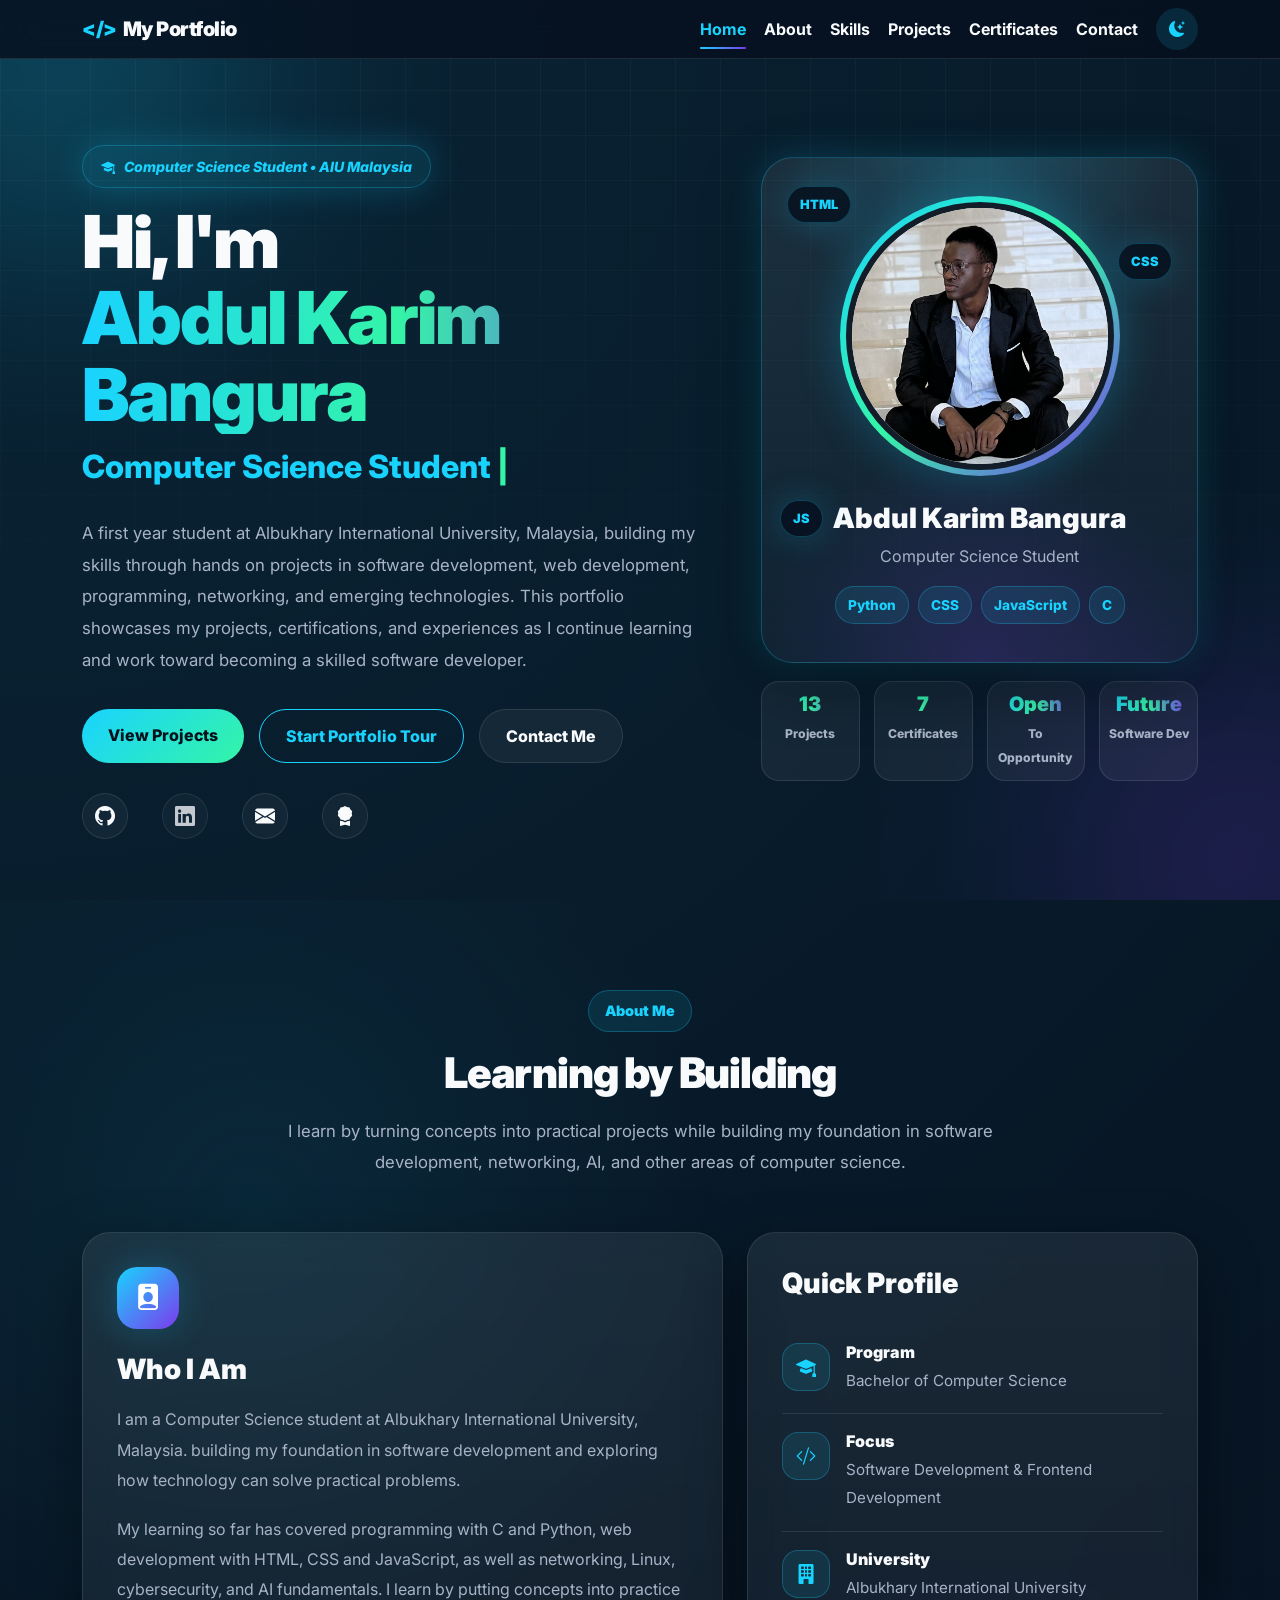
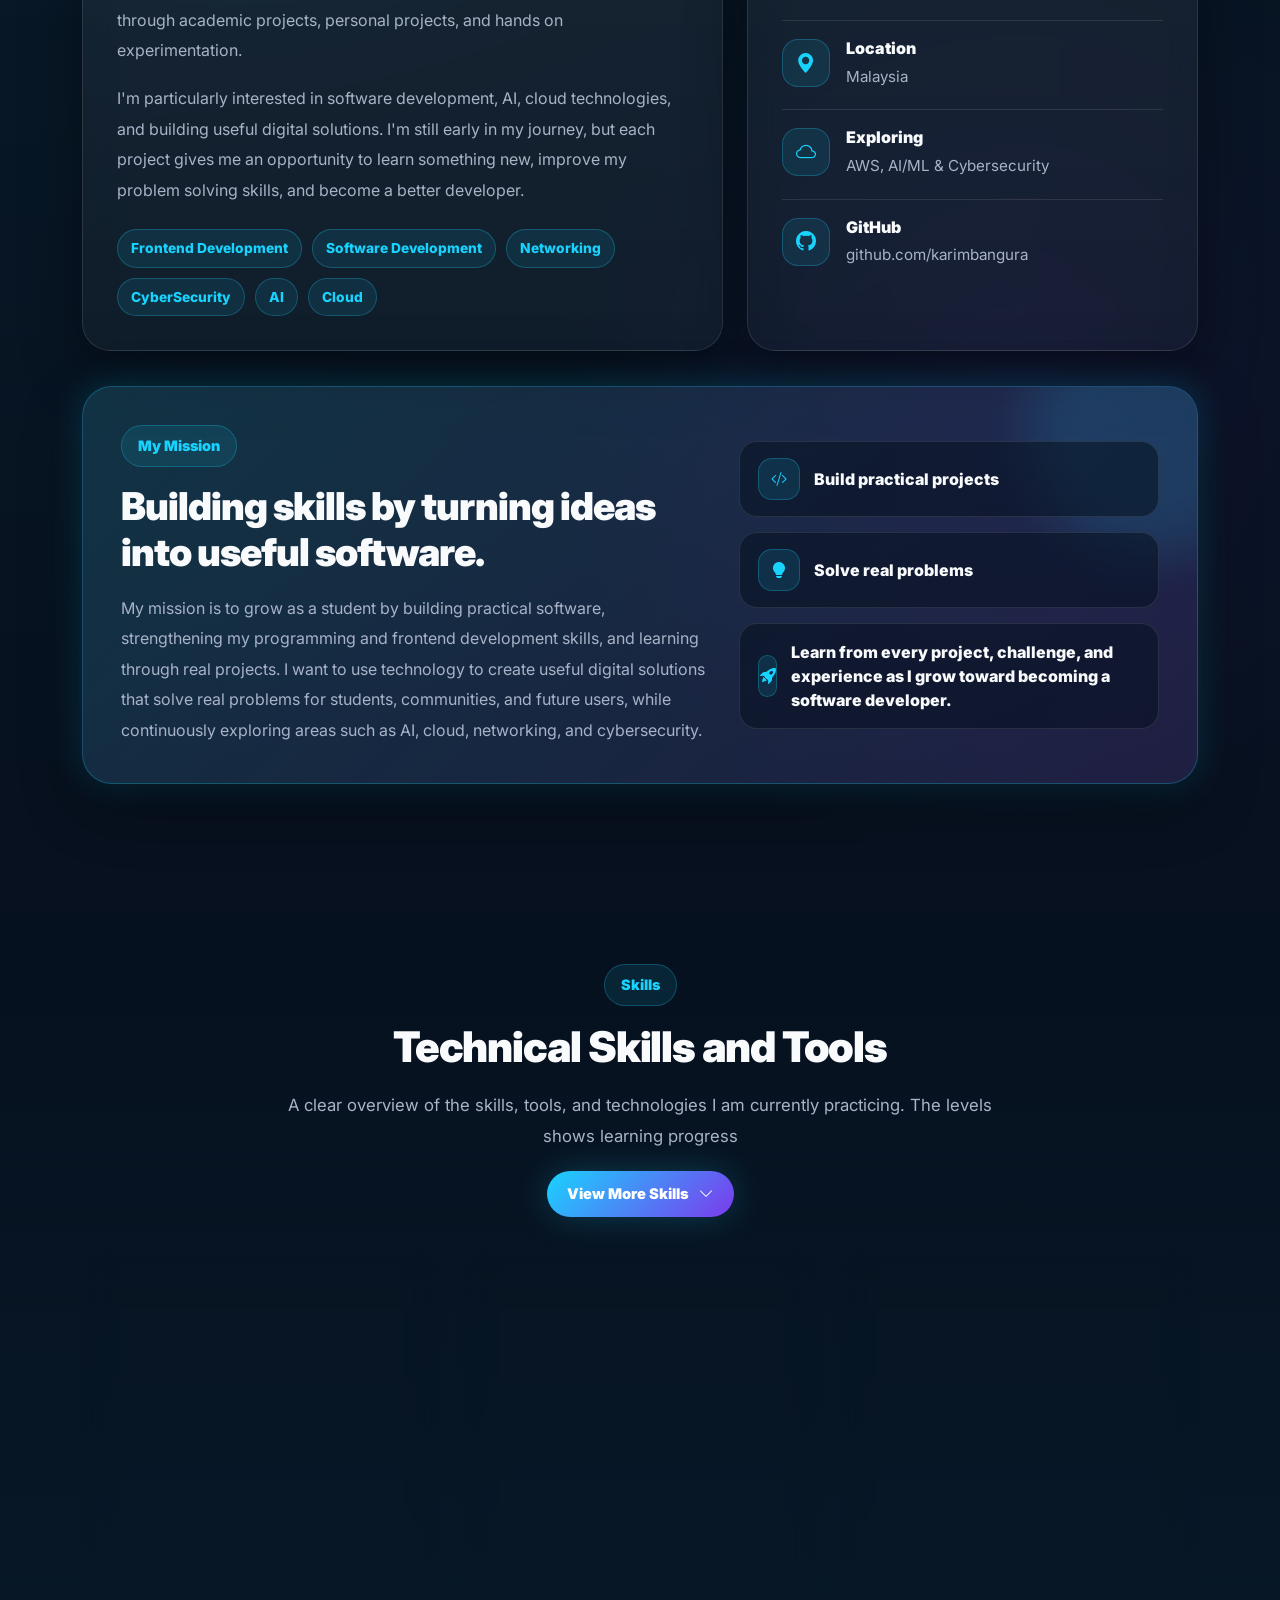
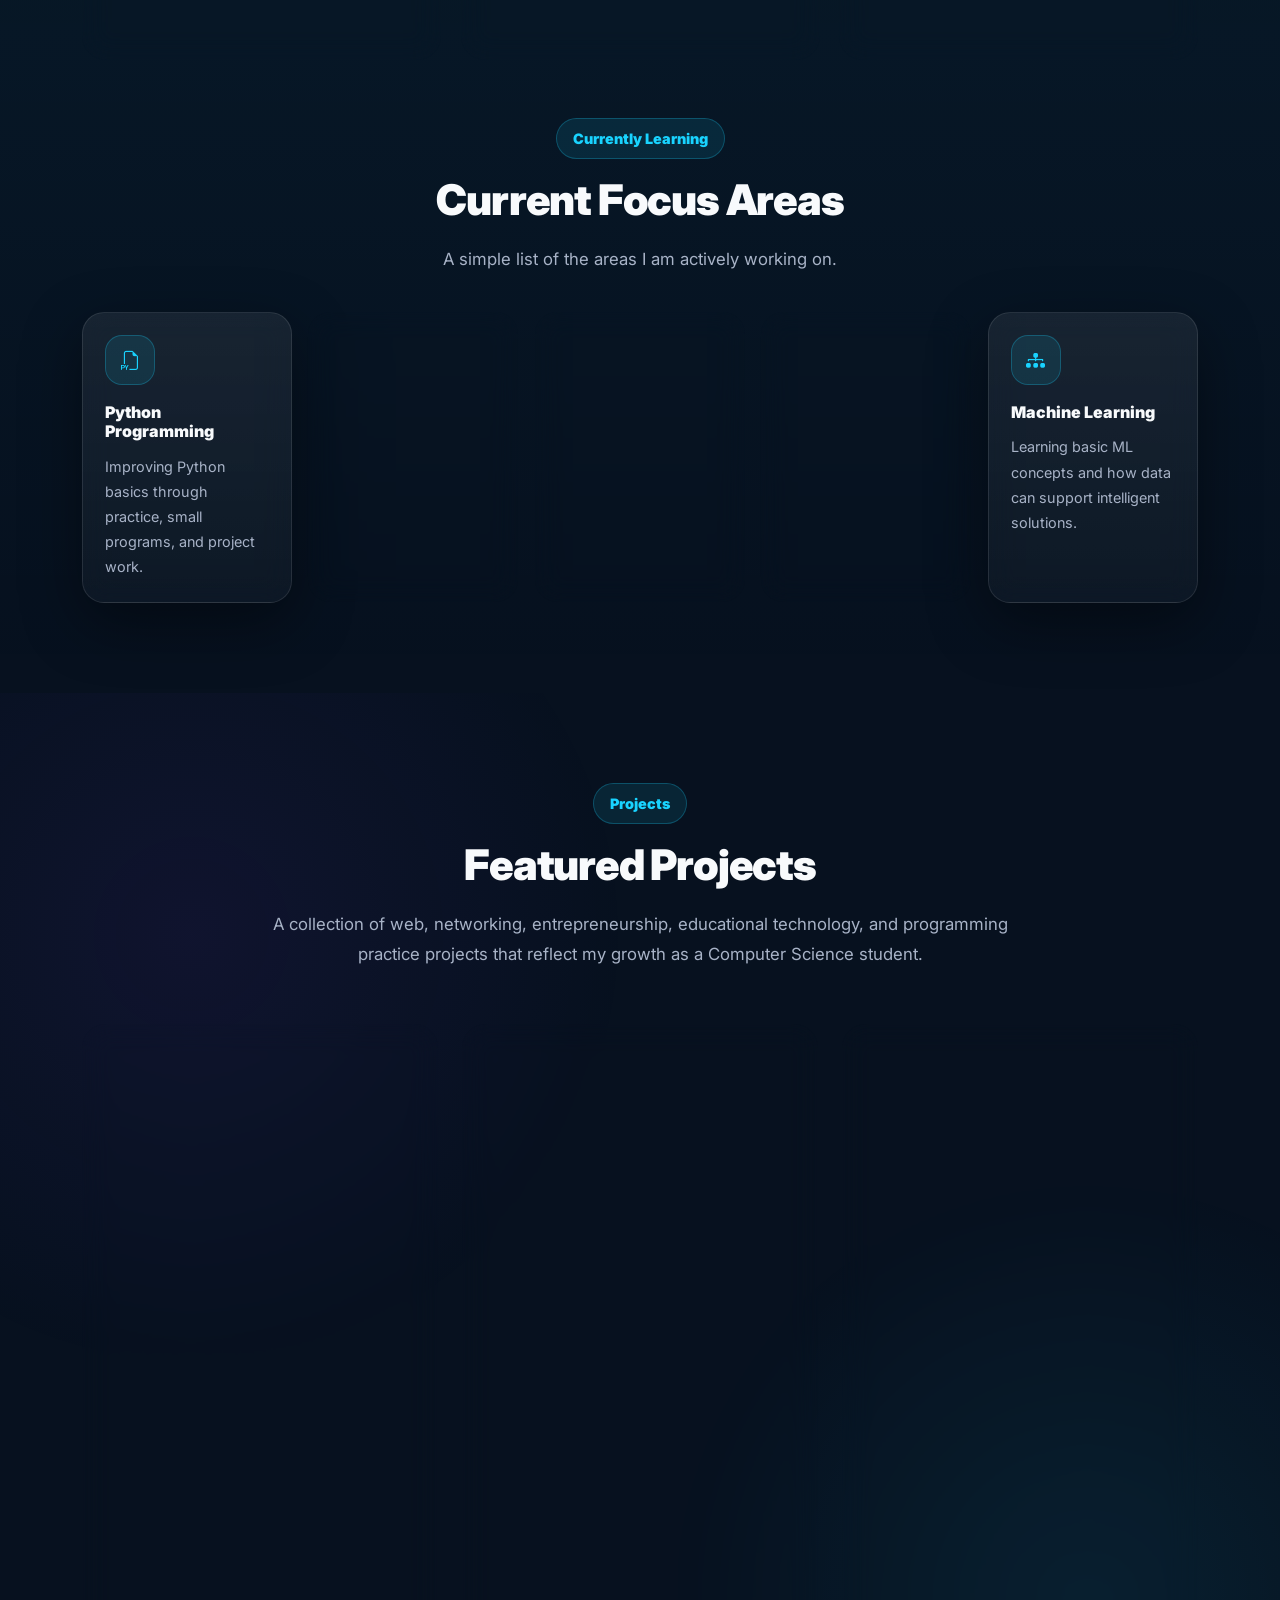
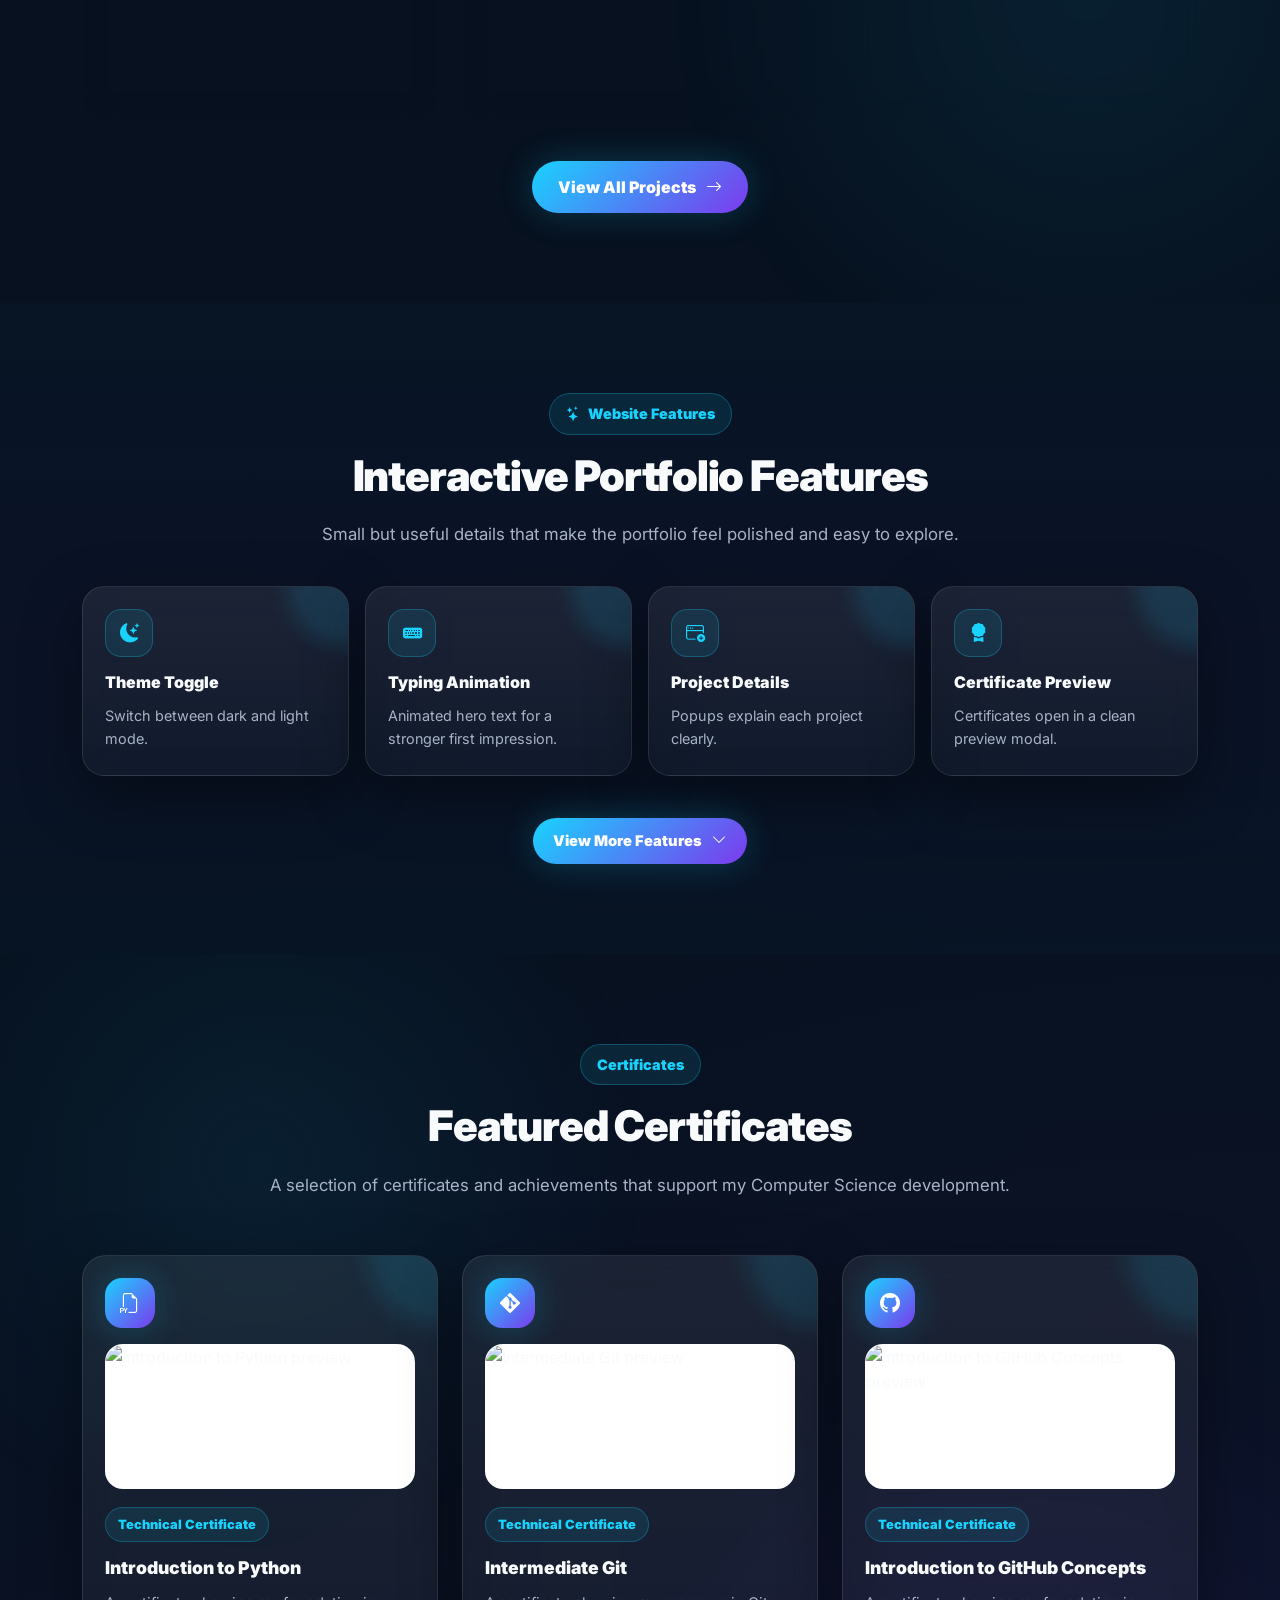
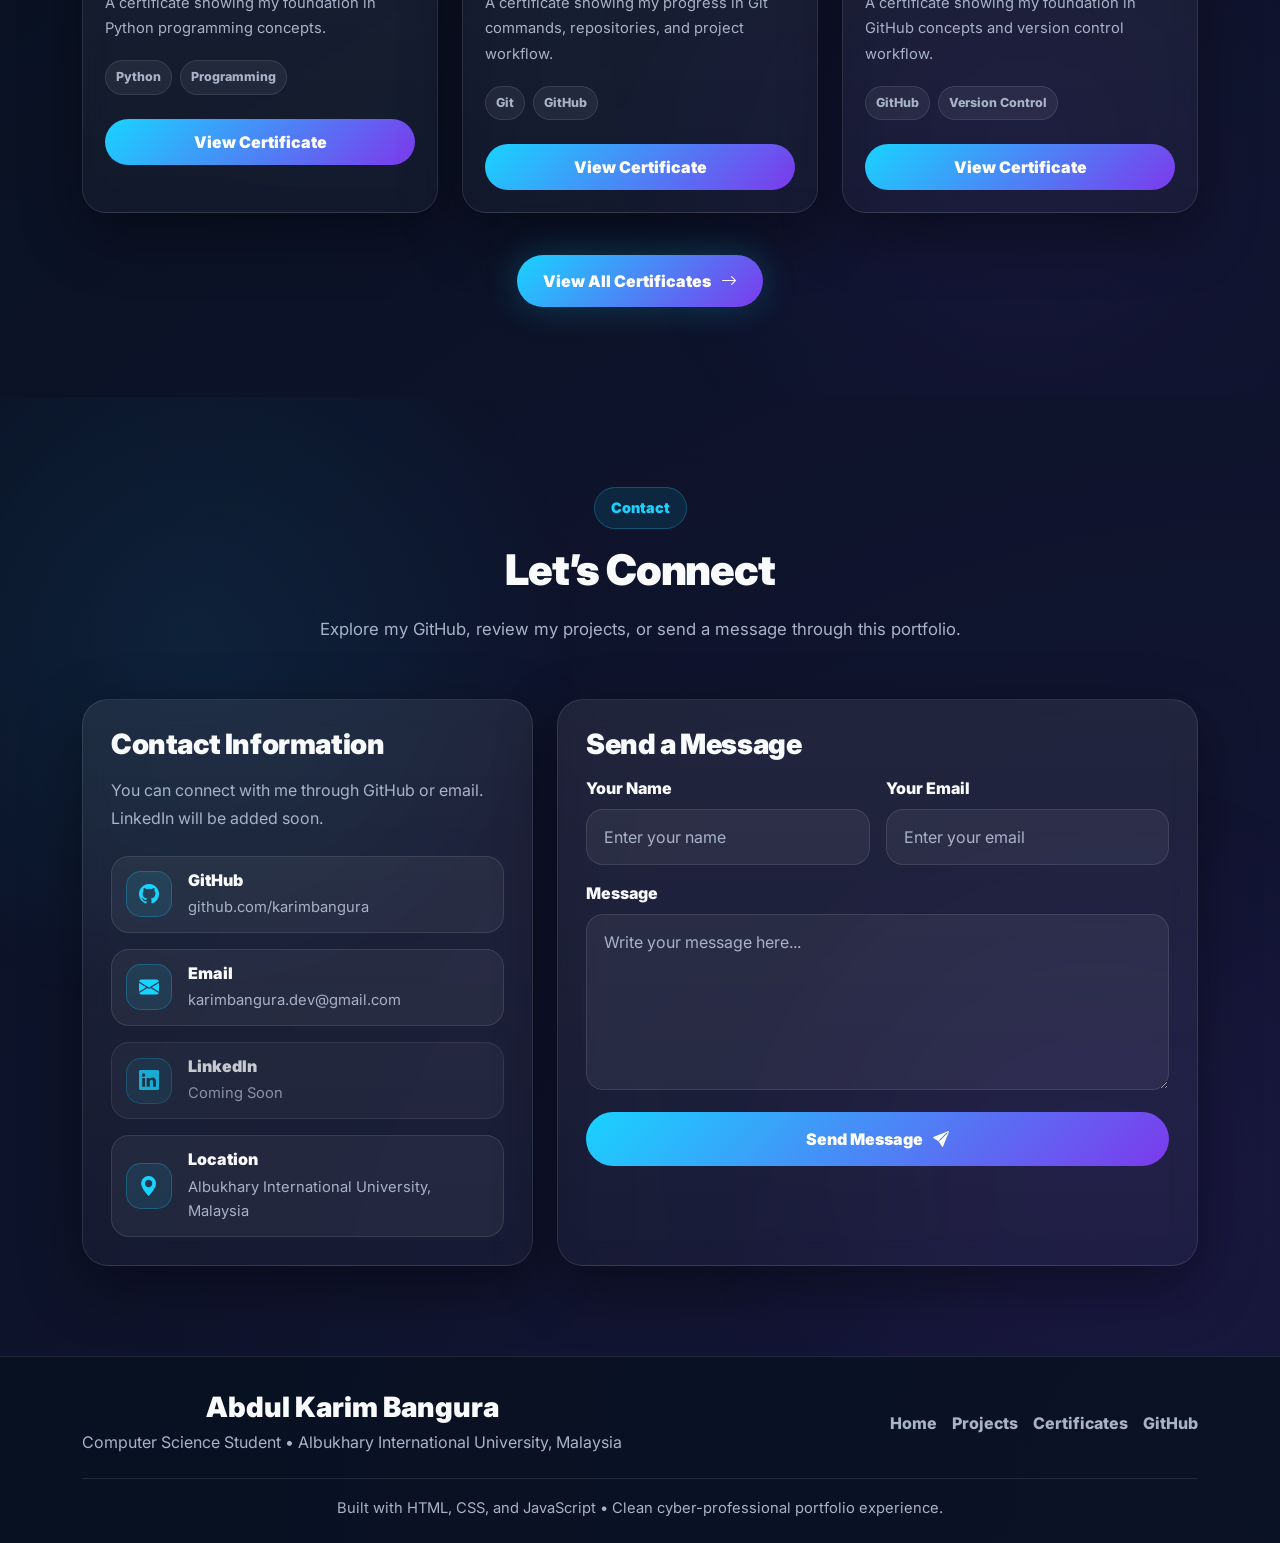
==== commit 36183bb4: "Removes from project, features, certificates, and contact sections" ====
--- a/index.html
+++ b/index.html
@@ -289,7 +289,7 @@
     </div>
     </div>
     </section>
-    <!-- PROJECTS -->
+    
     <section class="projects-section section-padding" id="projects">
     <div class="container">
     <div class="section-header reveal">
@@ -299,8 +299,7 @@
                     A collection of web, networking, entrepreneurship, educational technology, and programming practice projects that reflect my growth as a Computer Science student.
                 </p>
     </div>
-    <!-- PROJECT FILTERS -->
-    <!-- PROJECT GRID -->
+   
     <div class="row g-4 project-grid">
     <div class="col-lg-4 col-md-6 project-item reveal" data-category="web">
     <div class="project-card">
@@ -347,7 +346,7 @@
     </div>
     </div>
     </section>
-    <!-- PROJECT MODAL -->
+    
     <div class="project-modal" id="projectModal">
     <div class="project-modal-overlay" id="projectModalOverlay"></div>
     <div class="project-modal-content">
@@ -364,8 +363,7 @@
     <div class="modal-actions" id="modalActions"></div>
     </div>
     </div>
-    <!-- WEBSITE FEATURES -->
-    <!-- WEBSITE FEATURES -->
+    
     <section class="features-section section-padding" id="features">
     <div class="container">
     <div class="section-header reveal compact-section-header">
@@ -388,7 +386,7 @@
     </div>
     </div>
     </section>
-    <!-- CERTIFICATES & ACHIEVEMENTS -->
+    
     <section class="certificates-section section-padding" id="certificates">
     <div class="container">
     <div class="section-header reveal">
@@ -396,8 +394,7 @@
     <h2 class="section-title">Featured Certificates</h2>
     <p class="section-subtitle">A selection of certificates and achievements that support my Computer Science development.</p>
     </div>
-    <!-- CERTIFICATE FILTERS -->
-    <!-- CERTIFICATE GRID -->
+    
     <div class="row g-4 certificate-grid">
     <div class="col-lg-4 col-md-6 certificate-item reveal" data-cert-category="technical">
     <div class="certificate-card">
@@ -441,7 +438,7 @@
     </div>
     </div>
     </section>
-    <!-- CERTIFICATE MODAL -->
+   
     <div class="certificate-modal" id="certificateModal">
     <div class="certificate-modal-overlay" id="certificateModalOverlay"></div>
     <div class="certificate-modal-content">
@@ -462,7 +459,7 @@
     <div class="certificate-modal-tags" id="certificateModalTags"></div>
     </div>
     </div>
-    <!-- CONTACT -->
+    
     <section class="contact-section section-padding" id="contact">
     <div class="container">
     <div class="section-header reveal">
@@ -473,7 +470,7 @@
     <p class="section-subtitle">Explore my GitHub, review my projects, or send a message through this portfolio.</p>
     </div>
     <div class="row g-4 align-items-stretch">
-    <!-- CONTACT INFO -->
+    
     <div class="col-lg-5 reveal">
     <div class="contact-info-card">
     <h3>Contact Information</h3>
@@ -520,7 +517,7 @@
     </div>
     </div>
     </div>
-    <!-- CONTACT FORM -->
+    
     <div class="col-lg-7 reveal">
     <div class="contact-form-card">
     <h3>Send a Message</h3>
@@ -549,7 +546,7 @@
     </div>
     </div>
     </section>
-    <!-- FOOTER -->
+    
     <footer class="footer-section">
     <div class="container">
     <div class="footer-content">
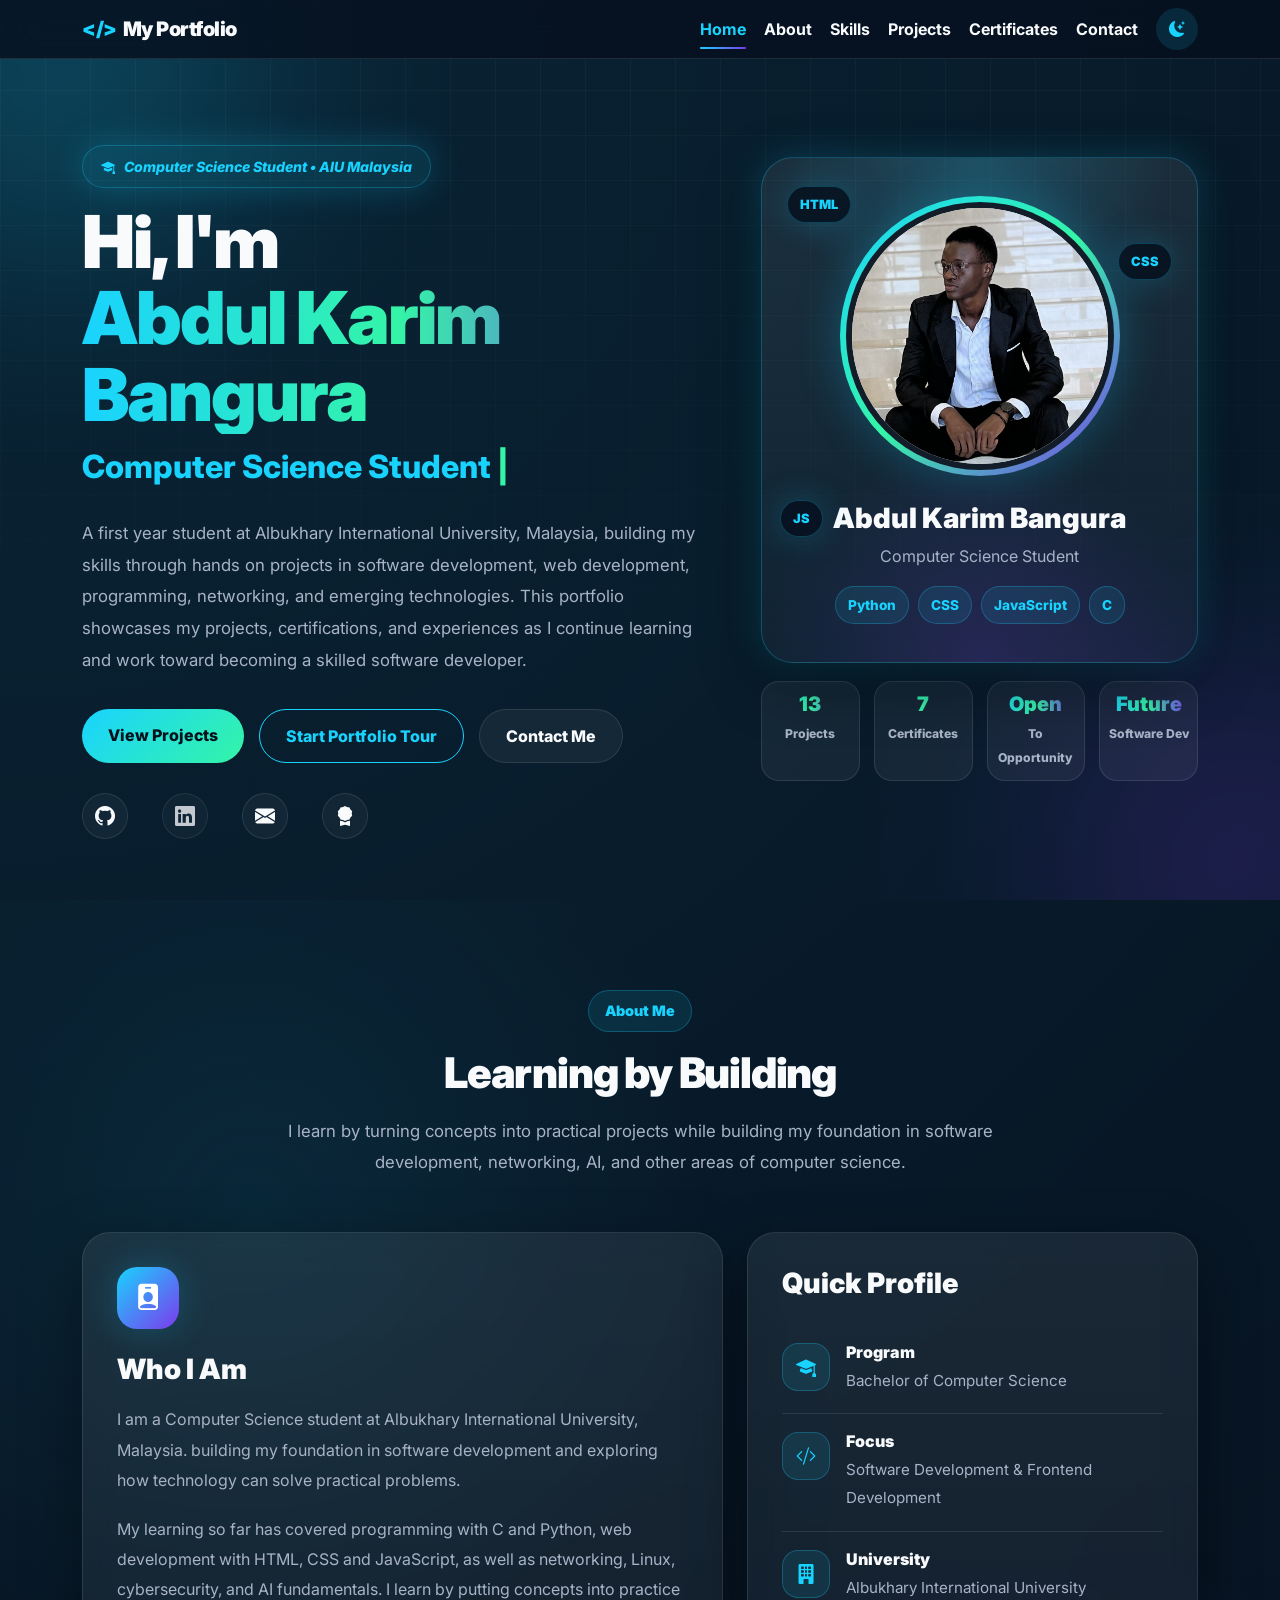
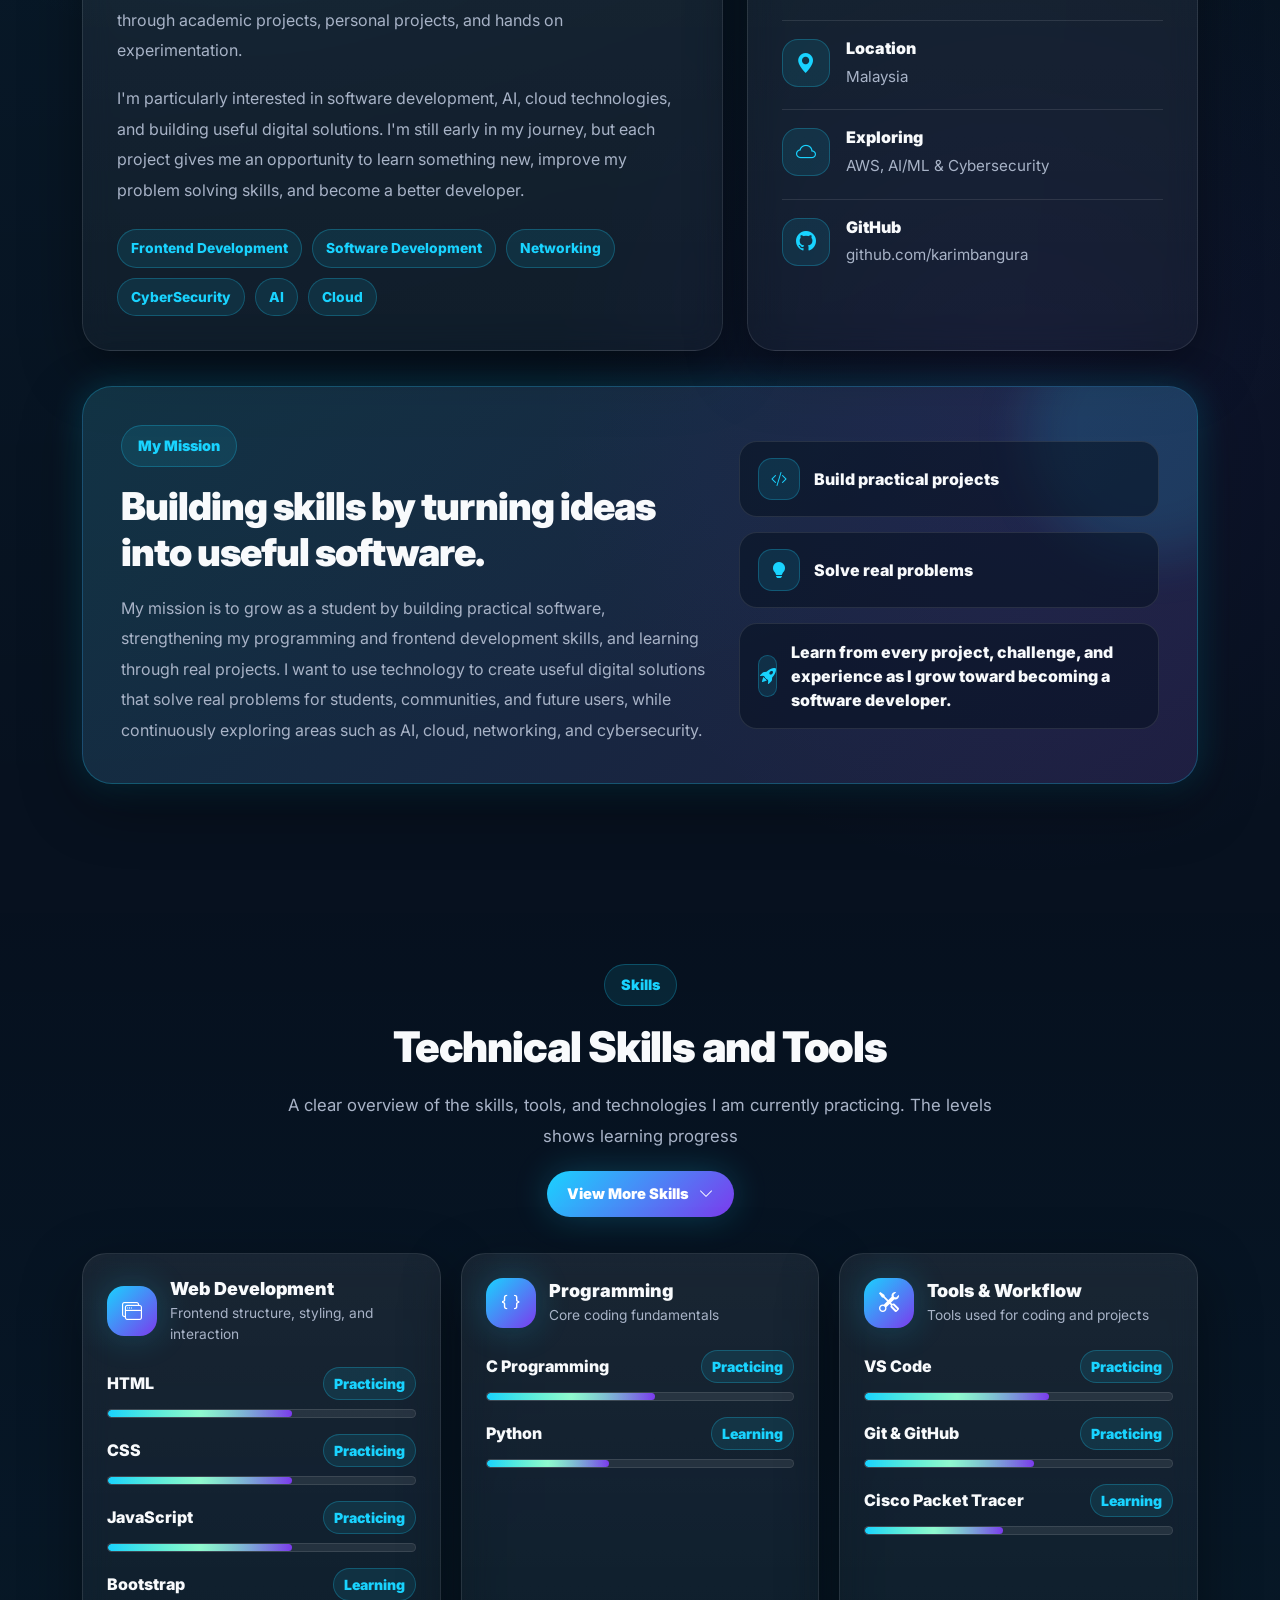
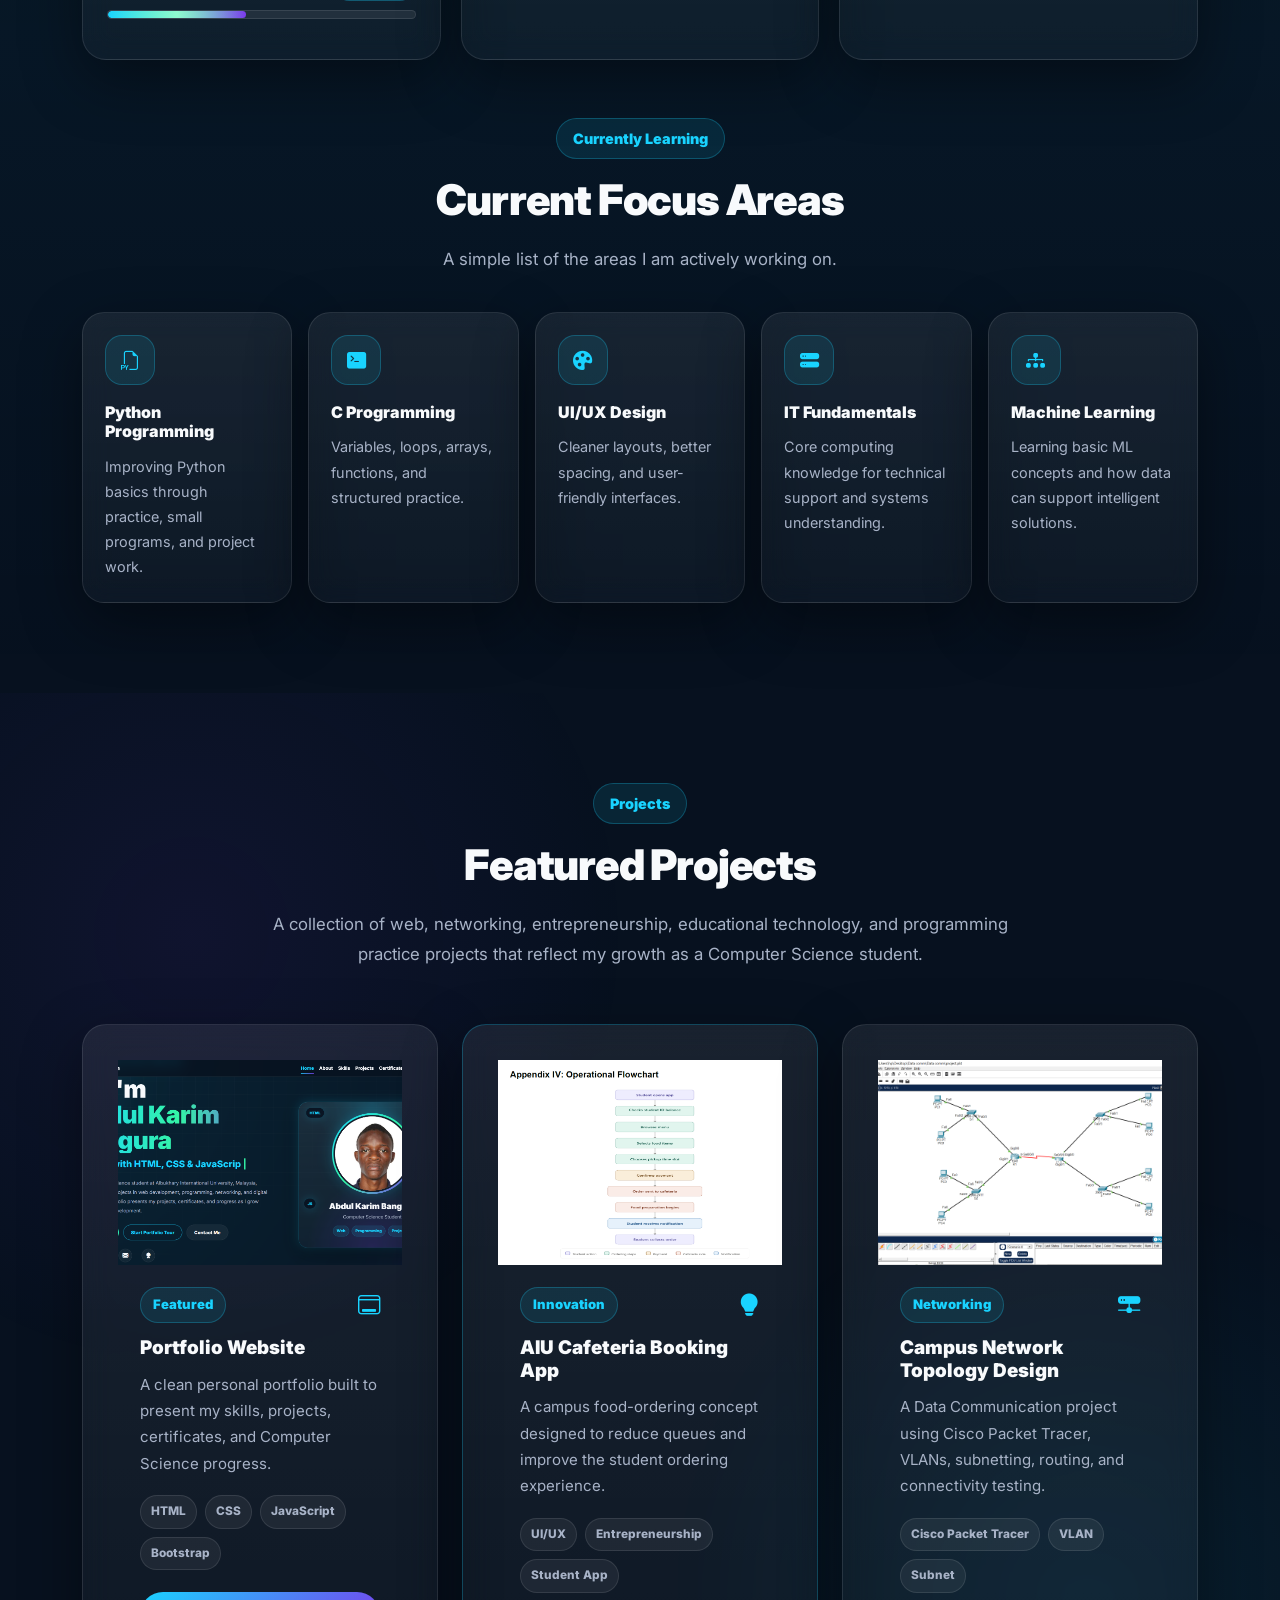
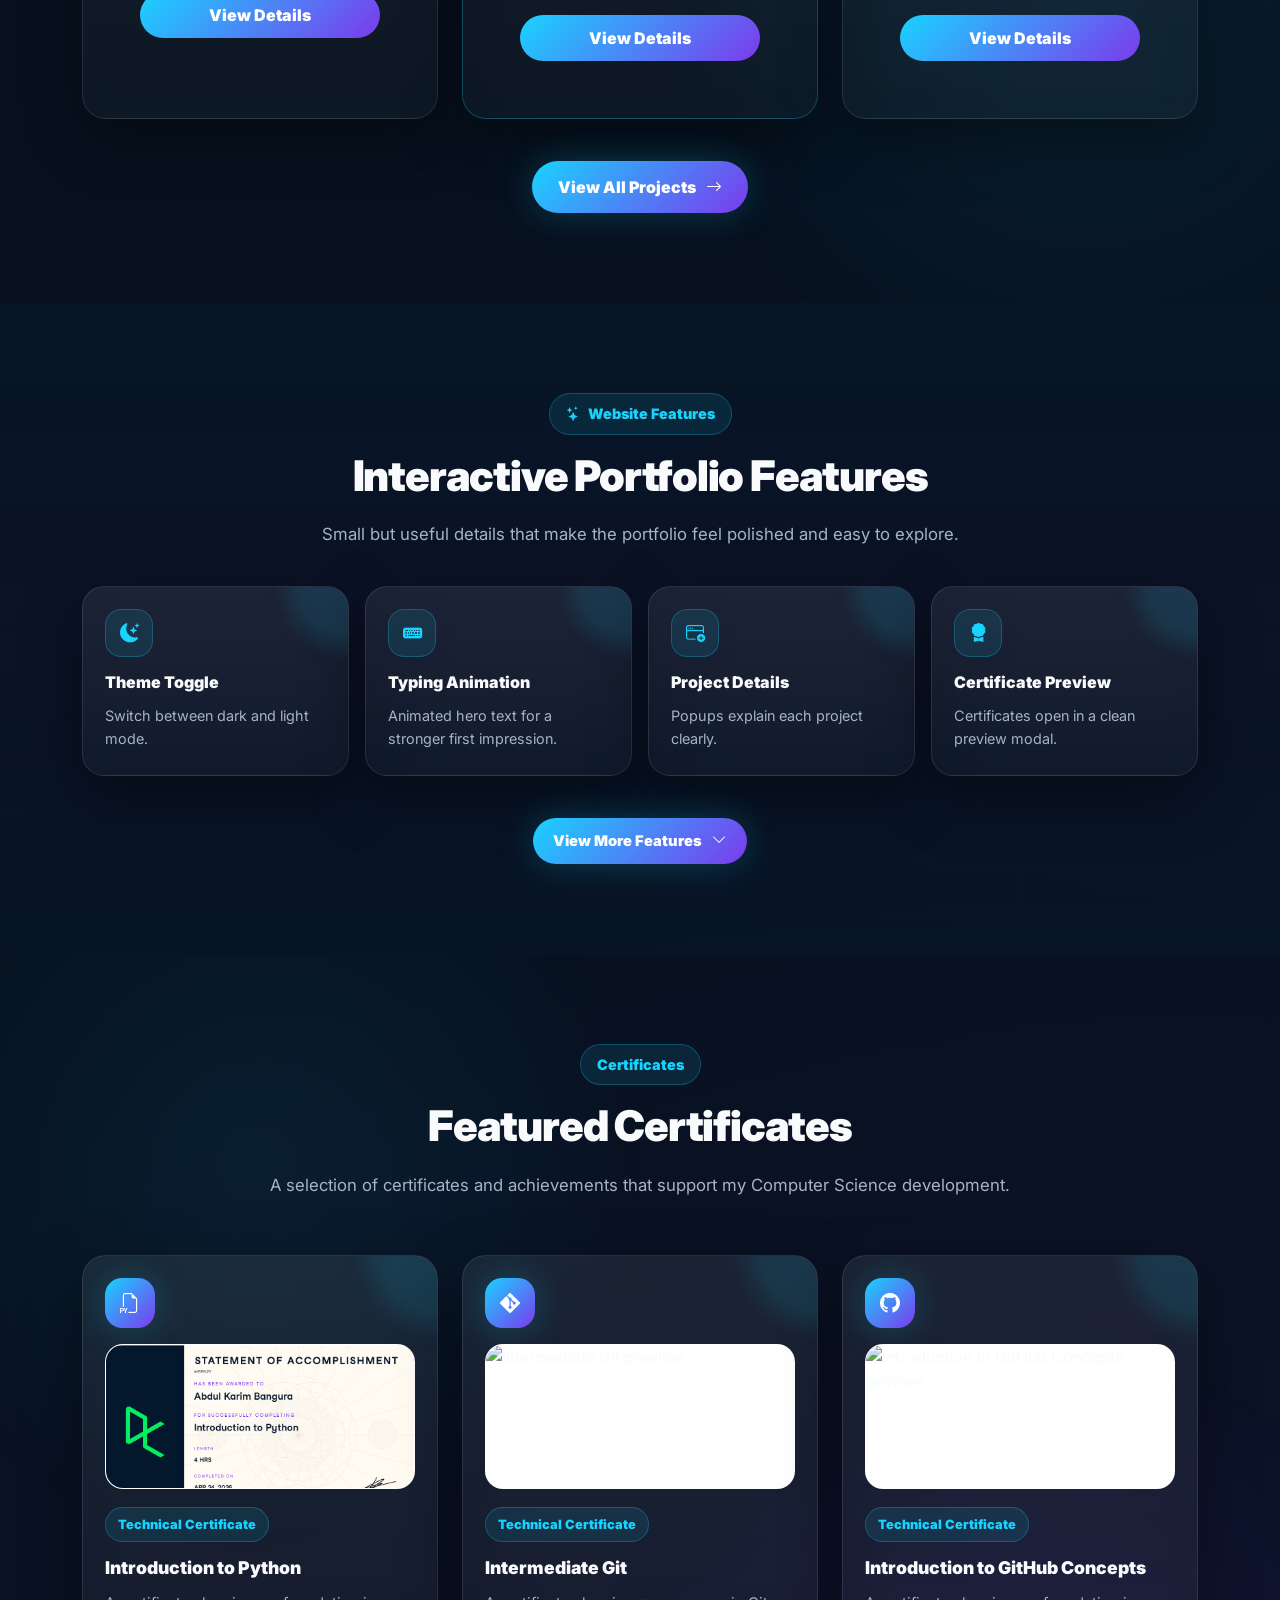
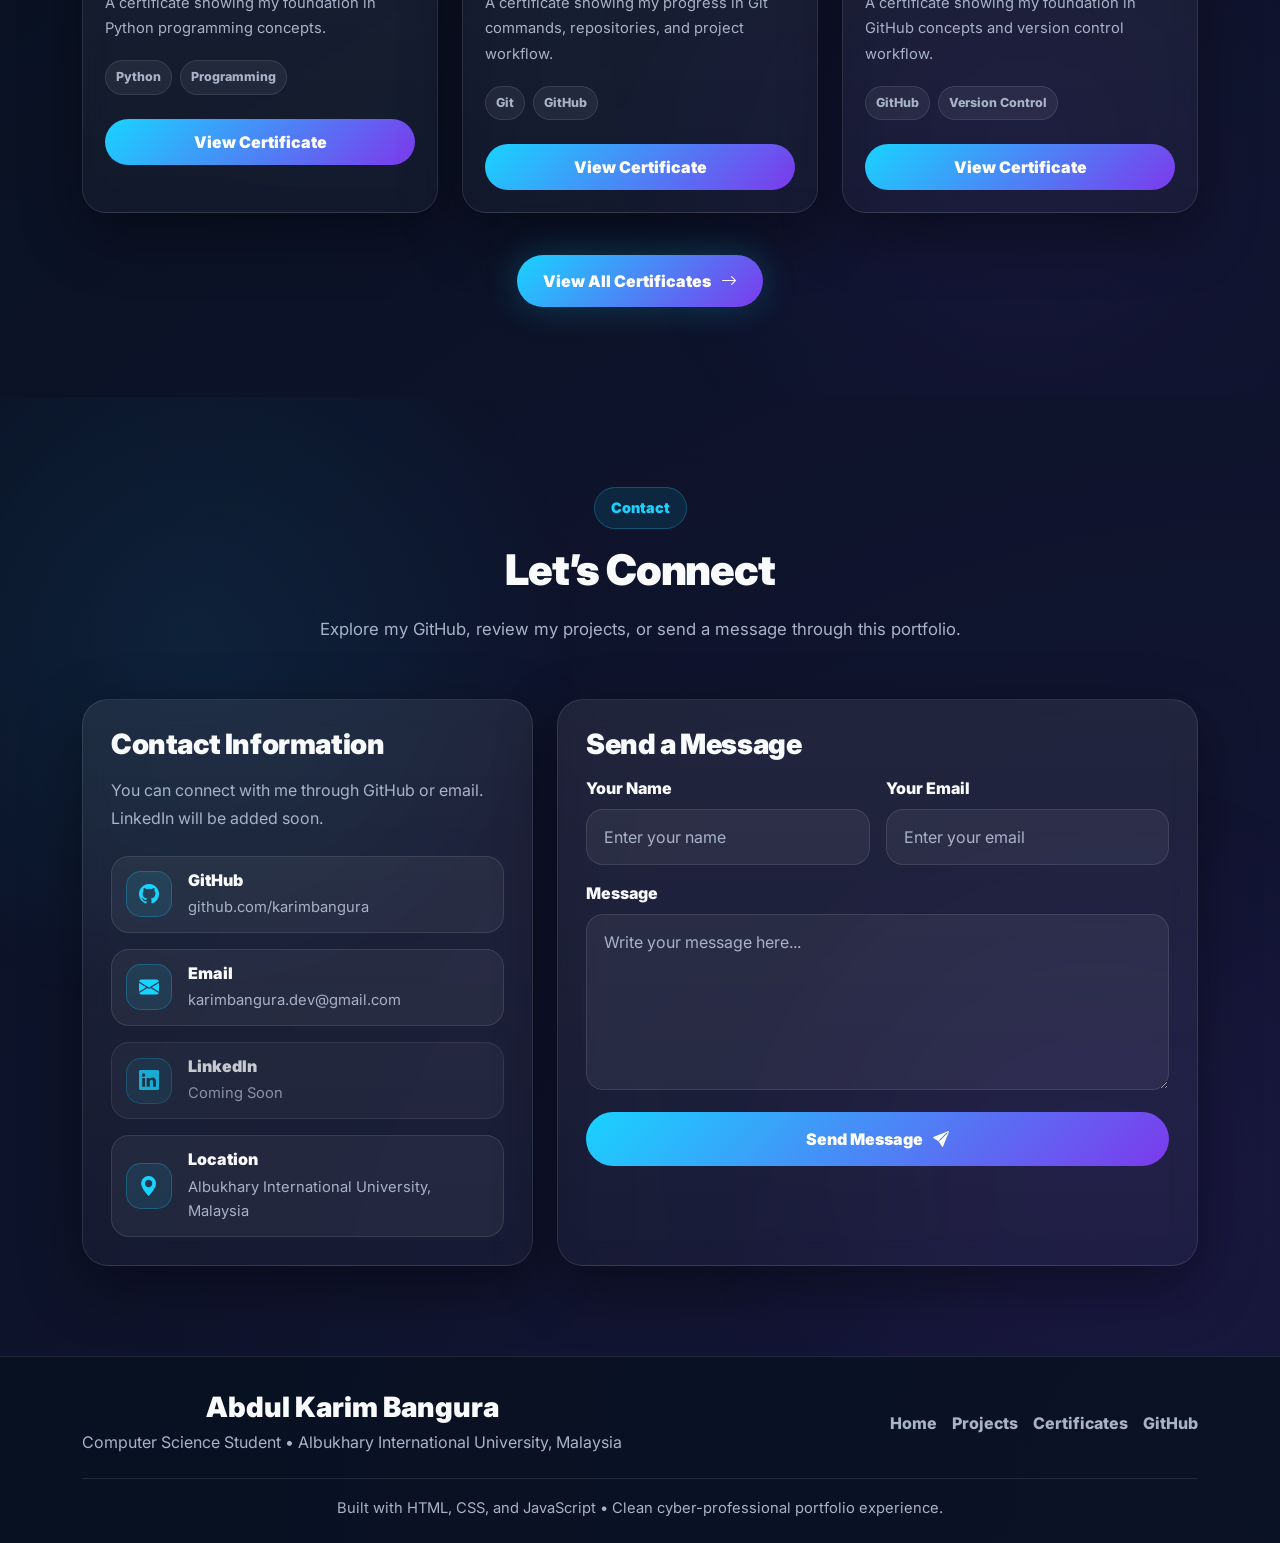
==== commit c806f7e8: "fix certificate image path for Python certificate" ====
--- a/index.html
+++ b/index.html
@@ -399,7 +399,7 @@
     <div class="col-lg-4 col-md-6 certificate-item reveal" data-cert-category="technical">
     <div class="certificate-card">
     <div class="certificate-icon"><i class="bi bi-filetype-py"></i></div>
-    <div class="certificate-thumb"><img alt="Introduction to Python preview" src="images/certificates/intro-python.png"/></div>
+    <div class="certificate-thumb"><img alt="Introduction to Python preview" src="images/Certificates/intro-python.png"/></div>
     <span class="certificate-type">Technical Certificate</span>
     <h3>Introduction to Python</h3>
     <p>A certificate showing my foundation in Python programming concepts.</p>
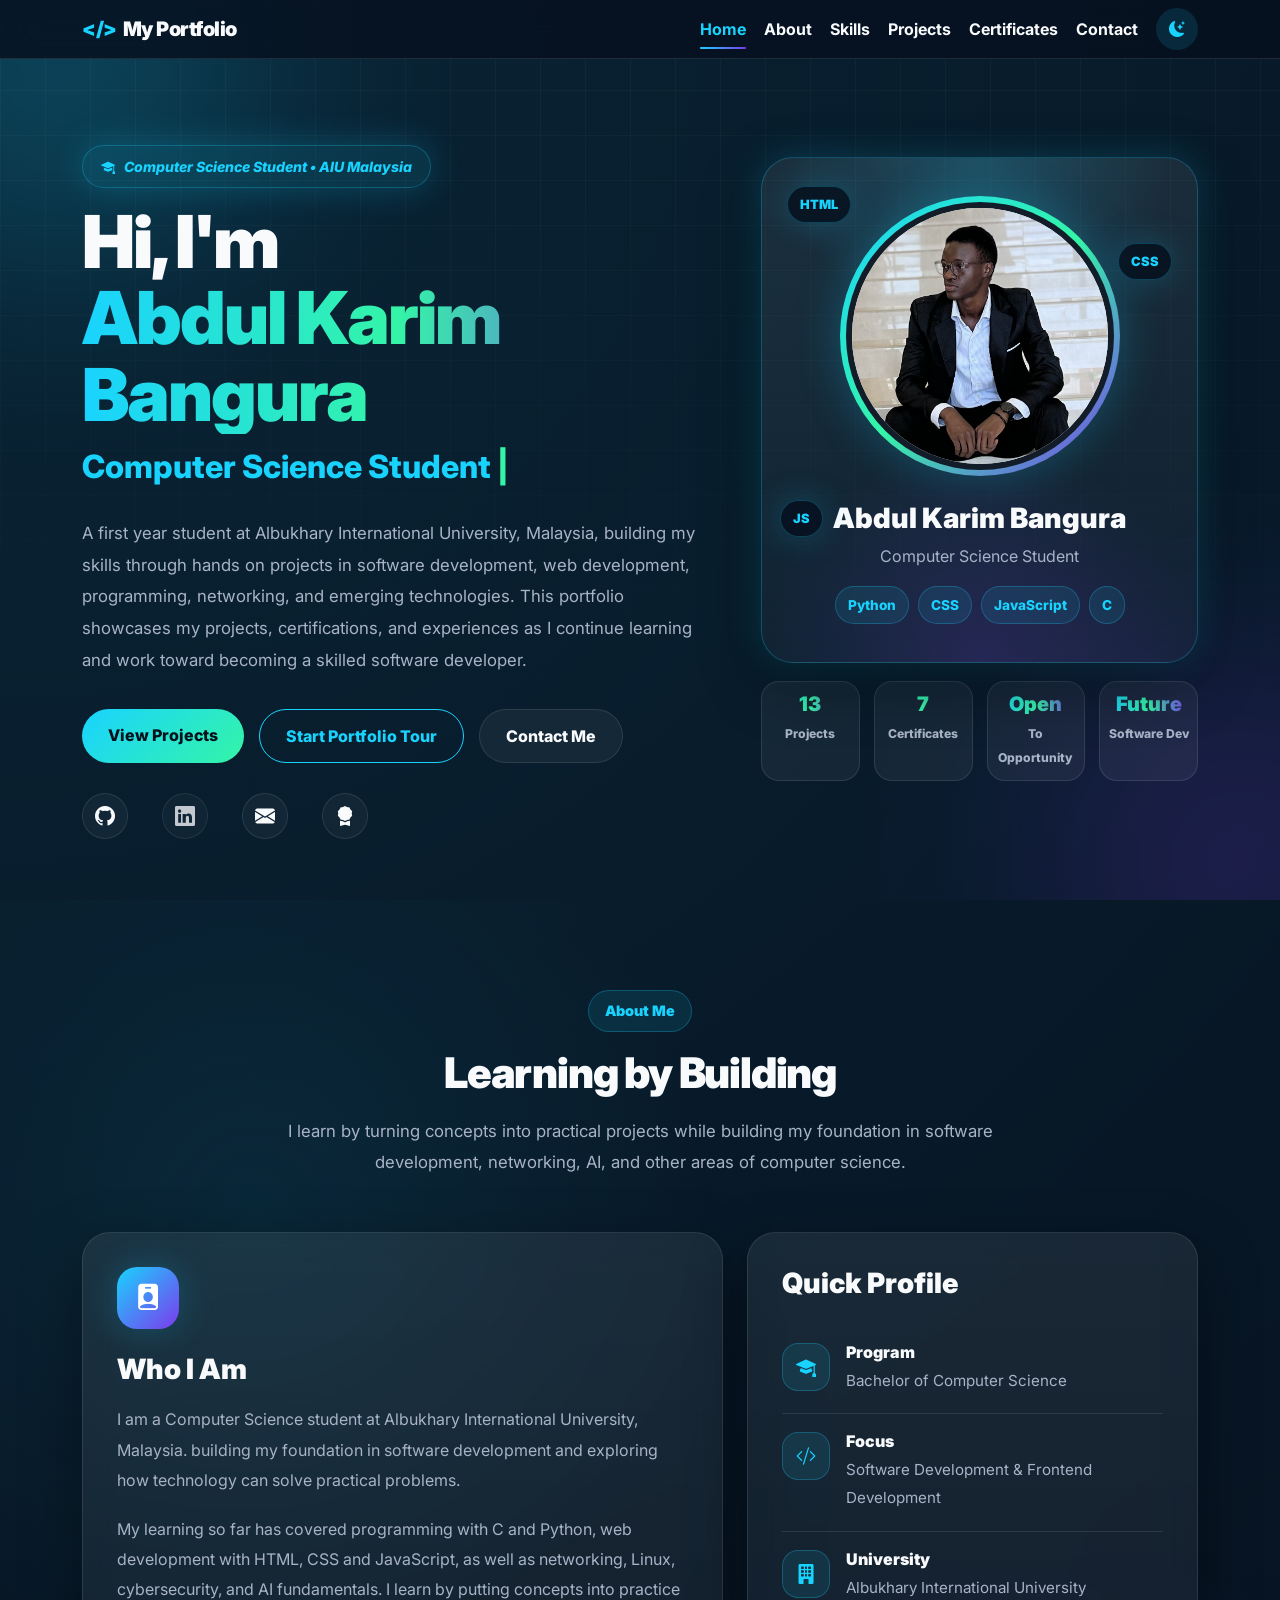
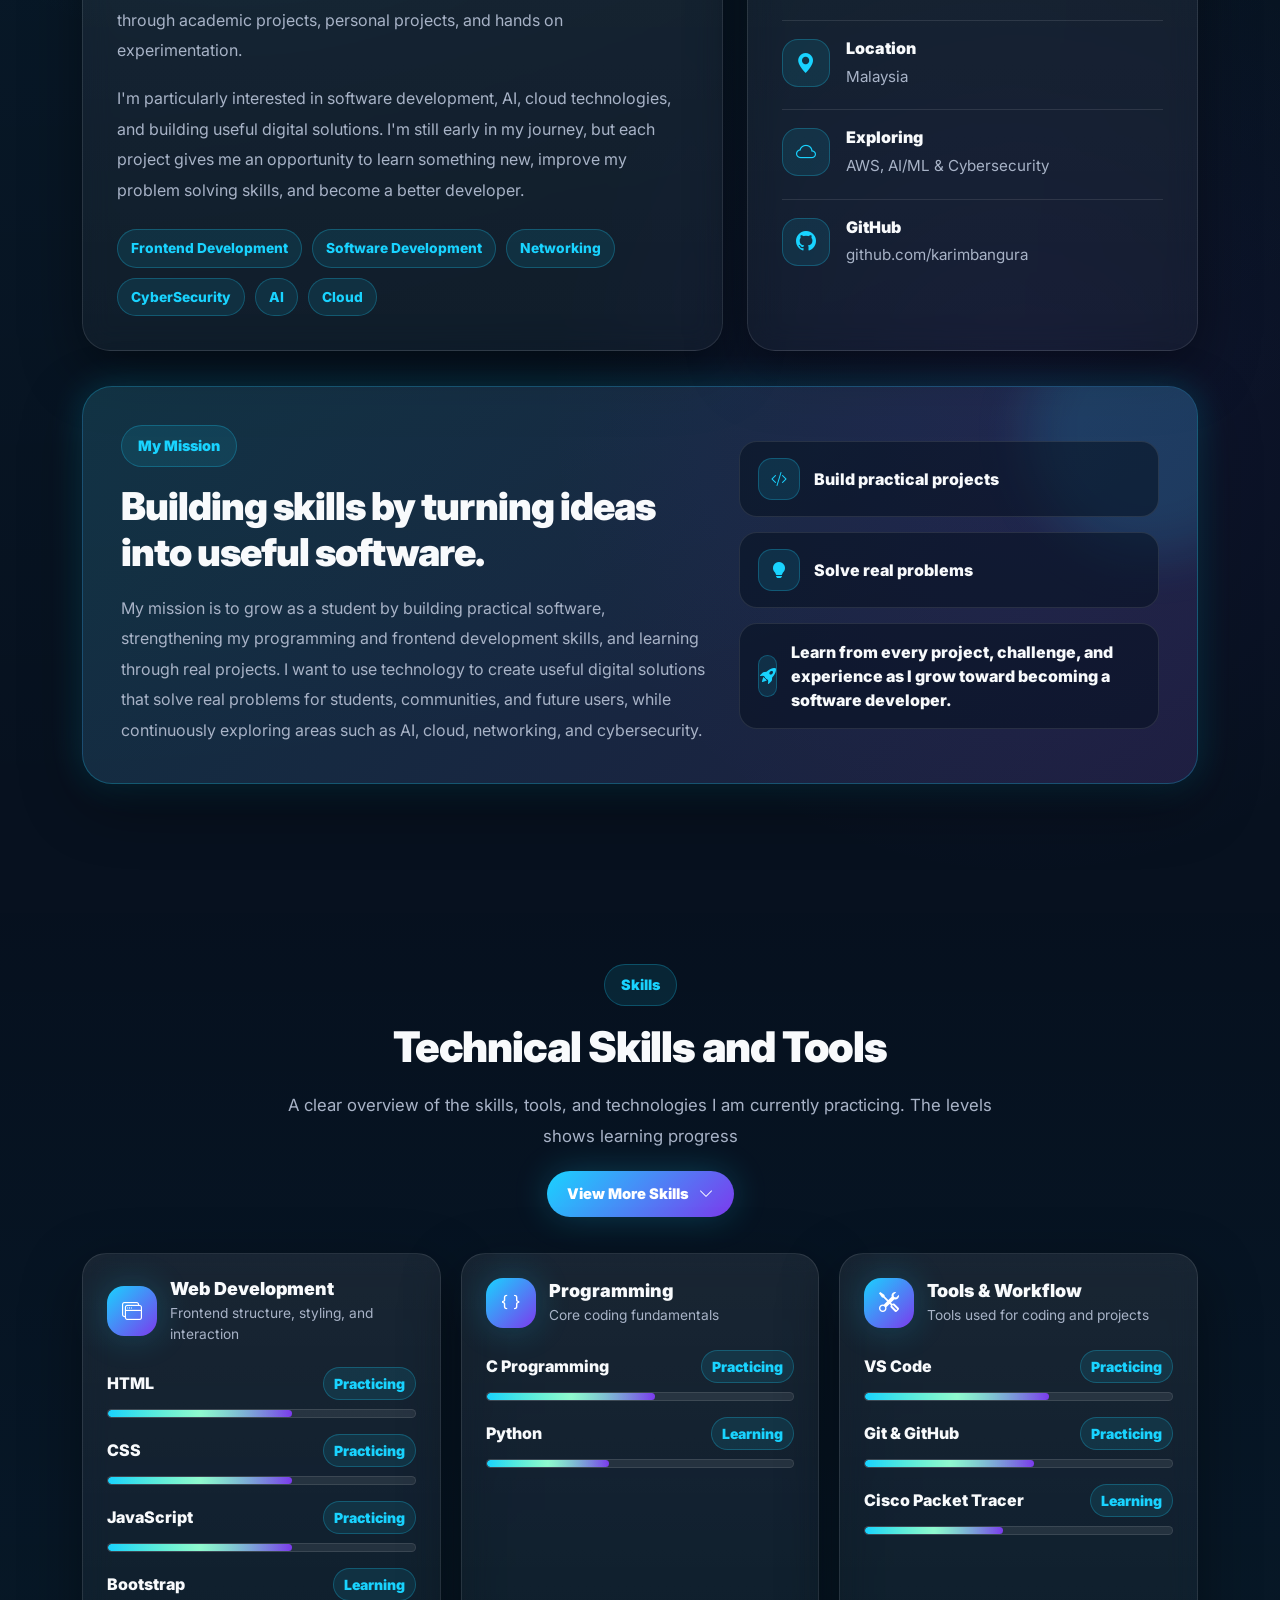
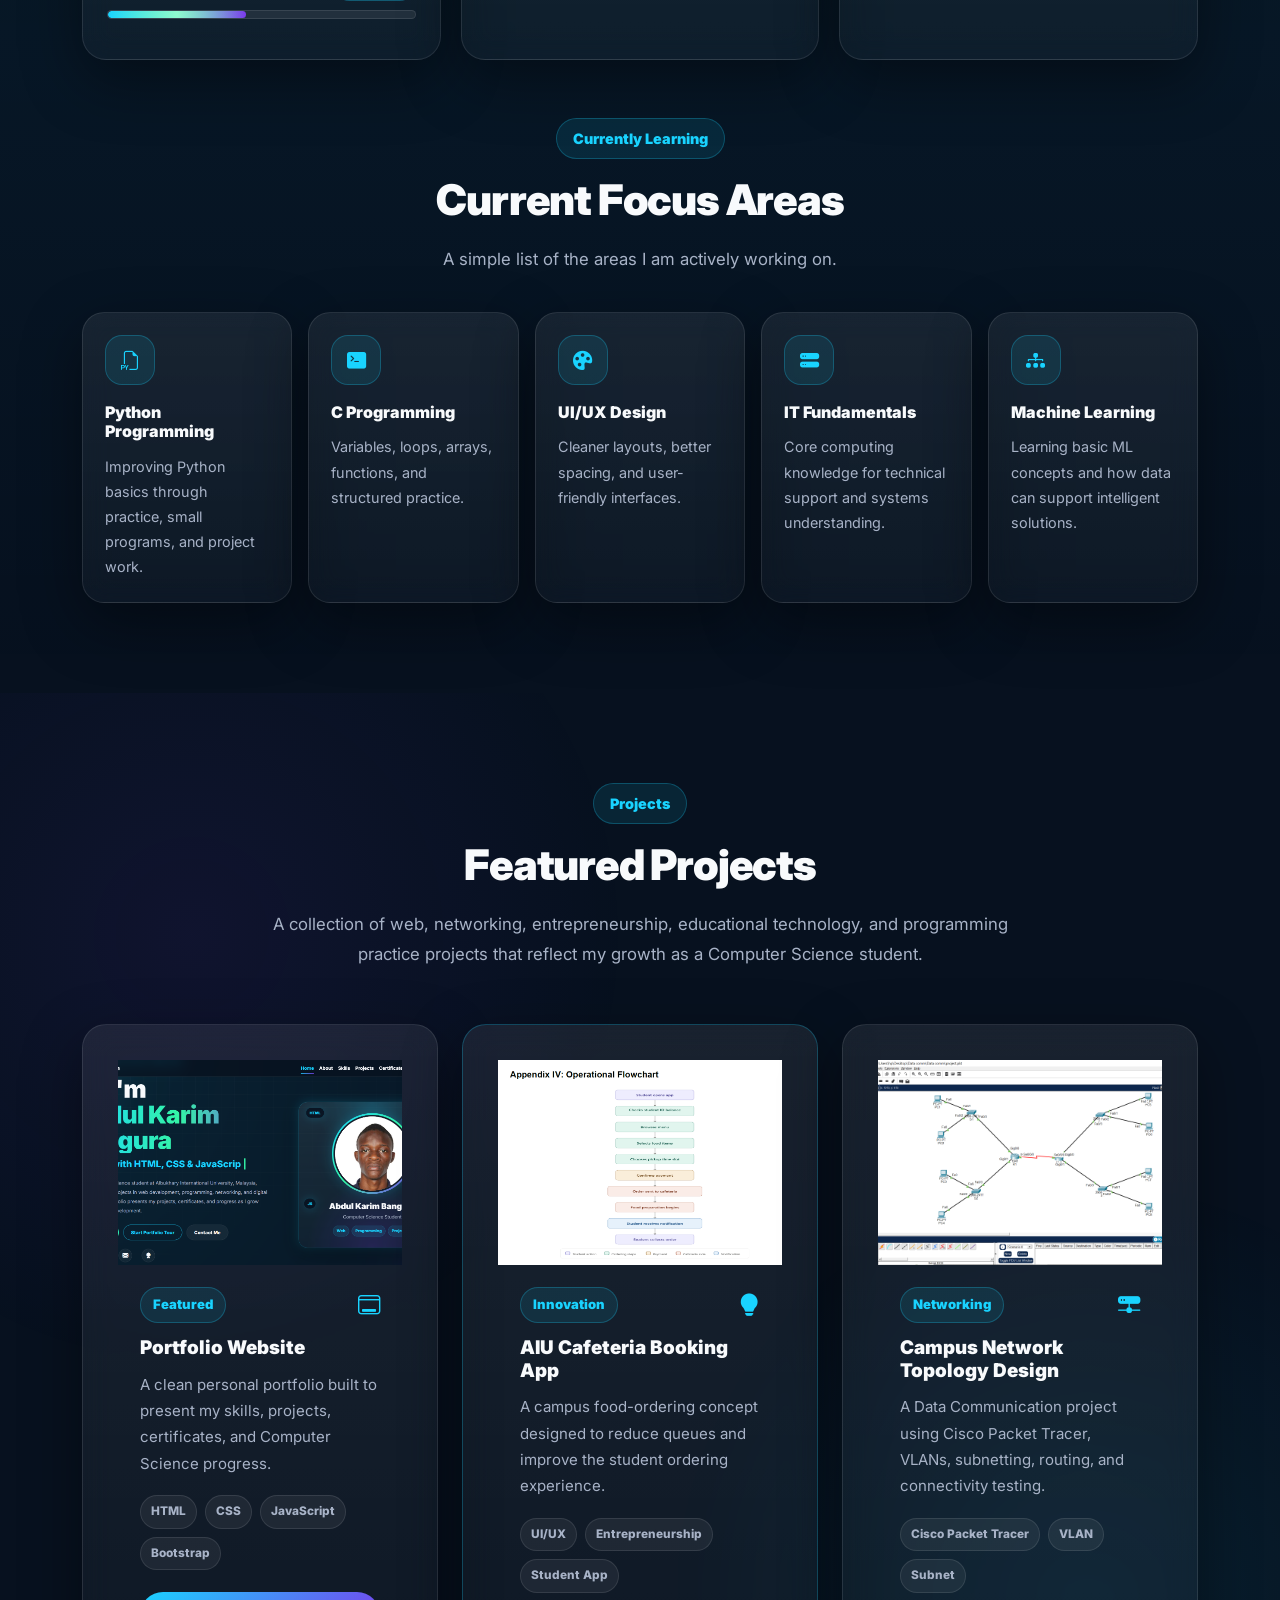
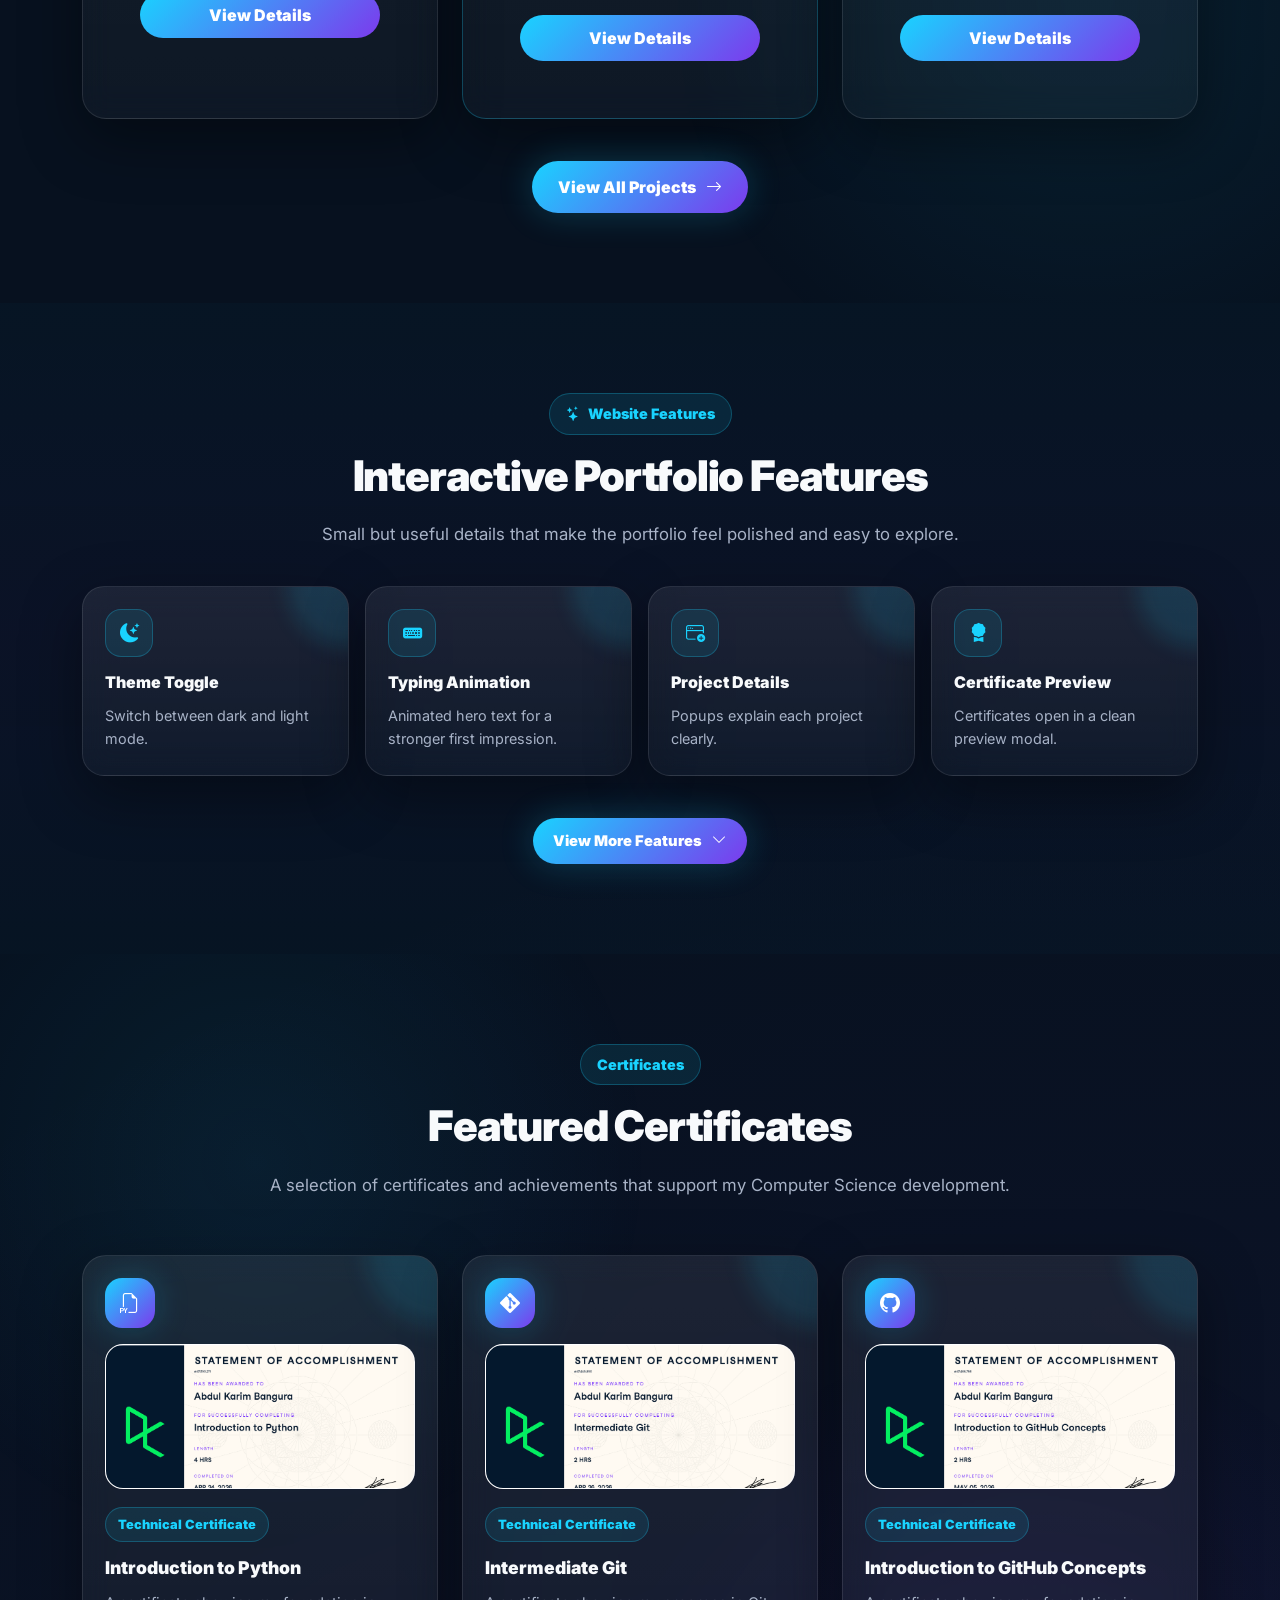
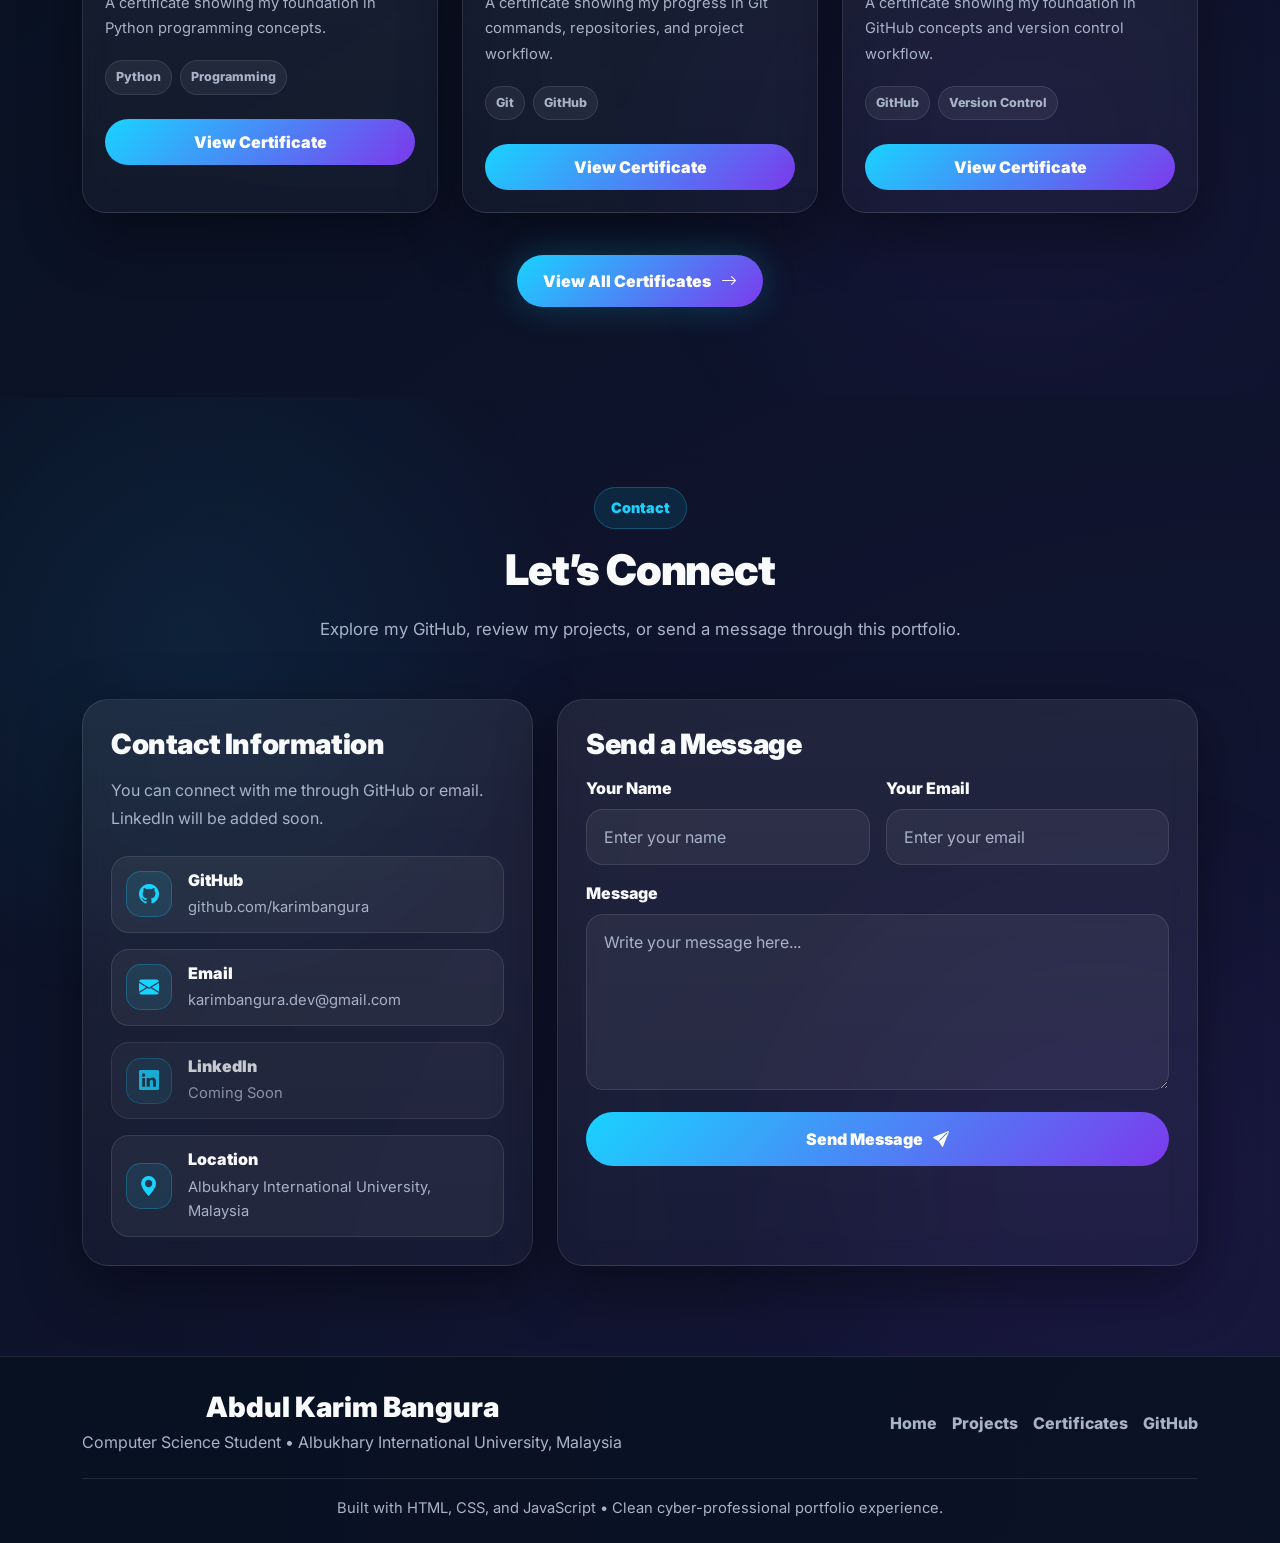
==== commit 3bb1d181: "fix image paths for certificates in HTML files" ====
--- a/index.html
+++ b/index.html
@@ -410,7 +410,7 @@
     <div class="col-lg-4 col-md-6 certificate-item reveal" data-cert-category="technical">
     <div class="certificate-card">
     <div class="certificate-icon"><i class="bi bi-git"></i></div>
-    <div class="certificate-thumb"><img alt="Intermediate Git preview" src="images/certificates/intermediate-git.png"/></div>
+    <div class="certificate-thumb"><img alt="Intermediate Git preview" src="images/Certificates/intermediate-git.png"/></div>
     <span class="certificate-type">Technical Certificate</span>
     <h3>Intermediate Git</h3>
     <p>A certificate showing my progress in Git commands, repositories, and project workflow.</p>
@@ -421,7 +421,7 @@
     <div class="col-lg-4 col-md-6 certificate-item reveal" data-cert-category="technical">
     <div class="certificate-card">
     <div class="certificate-icon"><i class="bi bi-github"></i></div>
-    <div class="certificate-thumb"><img alt="Introduction to GitHub Concepts preview" src="images/certificates/github-concepts.png"/></div>
+    <div class="certificate-thumb"><img alt="Introduction to GitHub Concepts preview" src="images/Certificates/github-concepts.png"/></div>
     <span class="certificate-type">Technical Certificate</span>
     <h3>Introduction to GitHub Concepts</h3>
     <p>A certificate showing my foundation in GitHub concepts and version control workflow.</p>
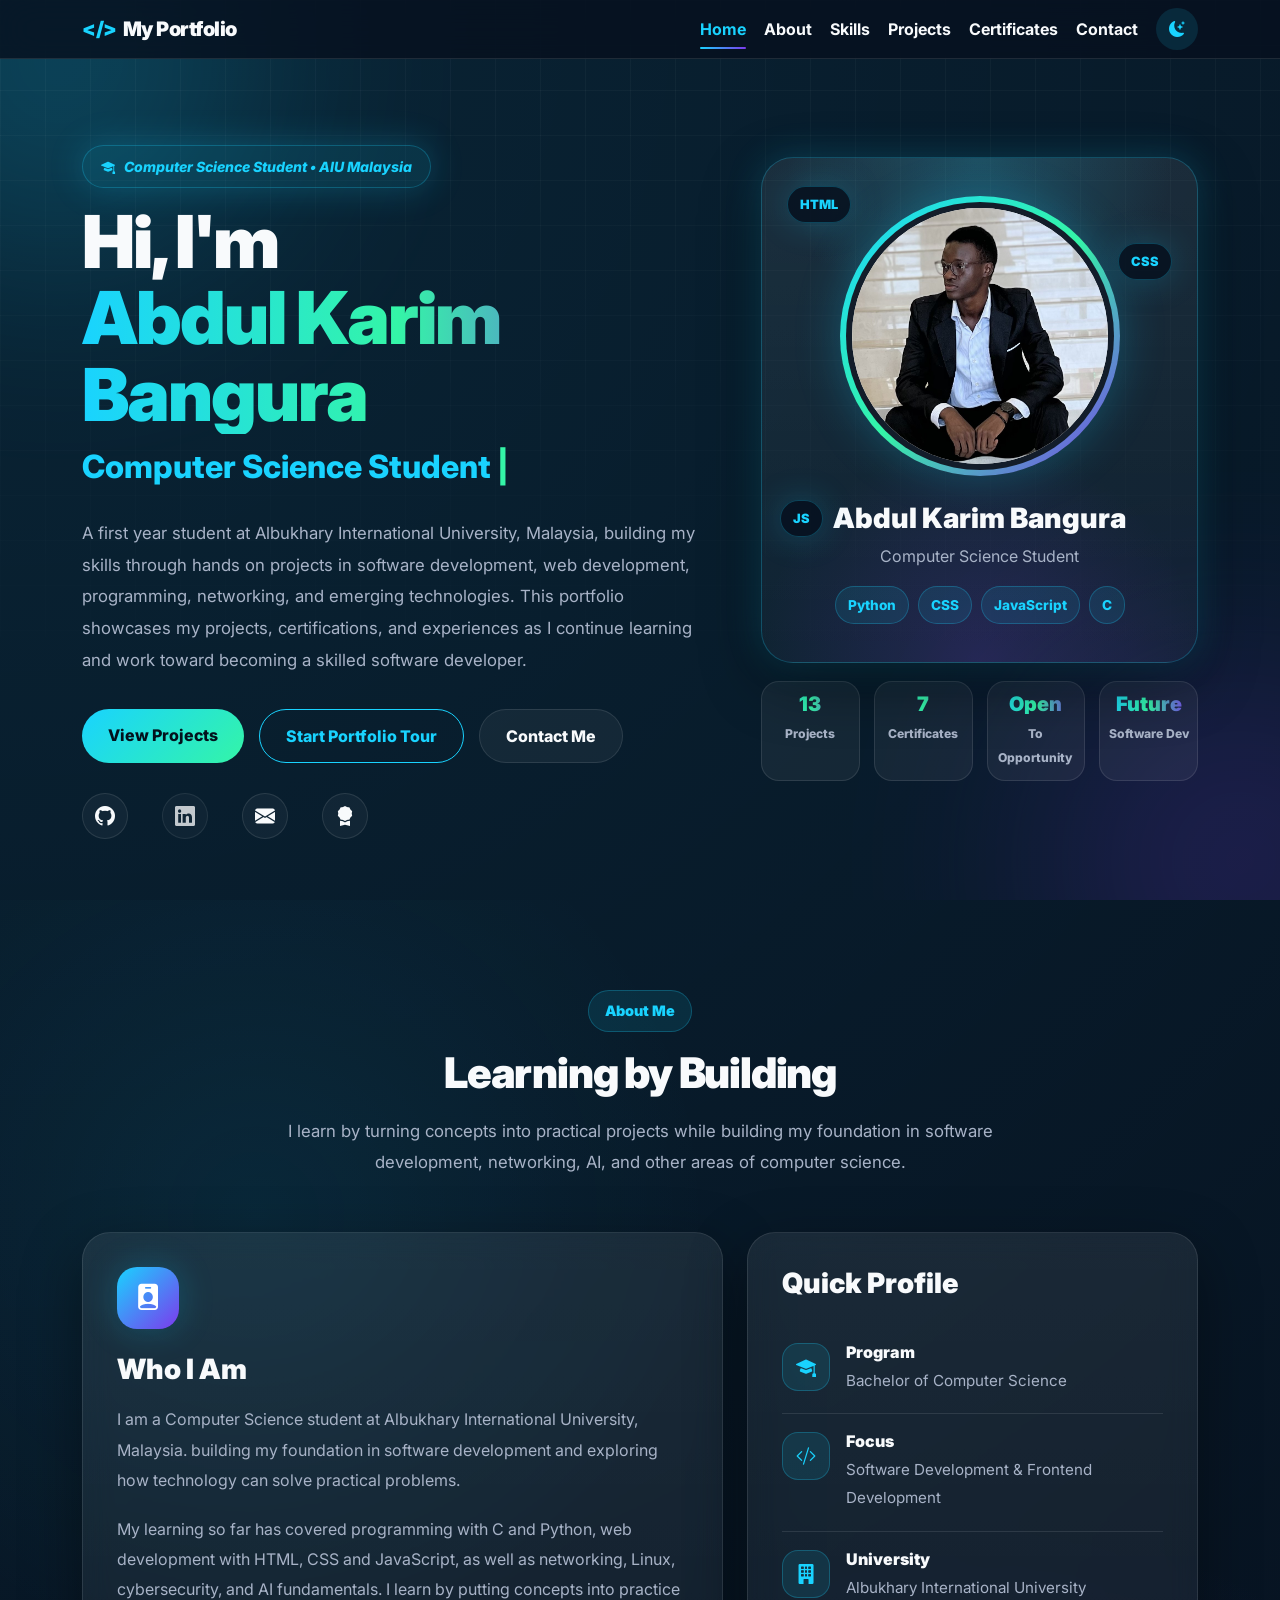
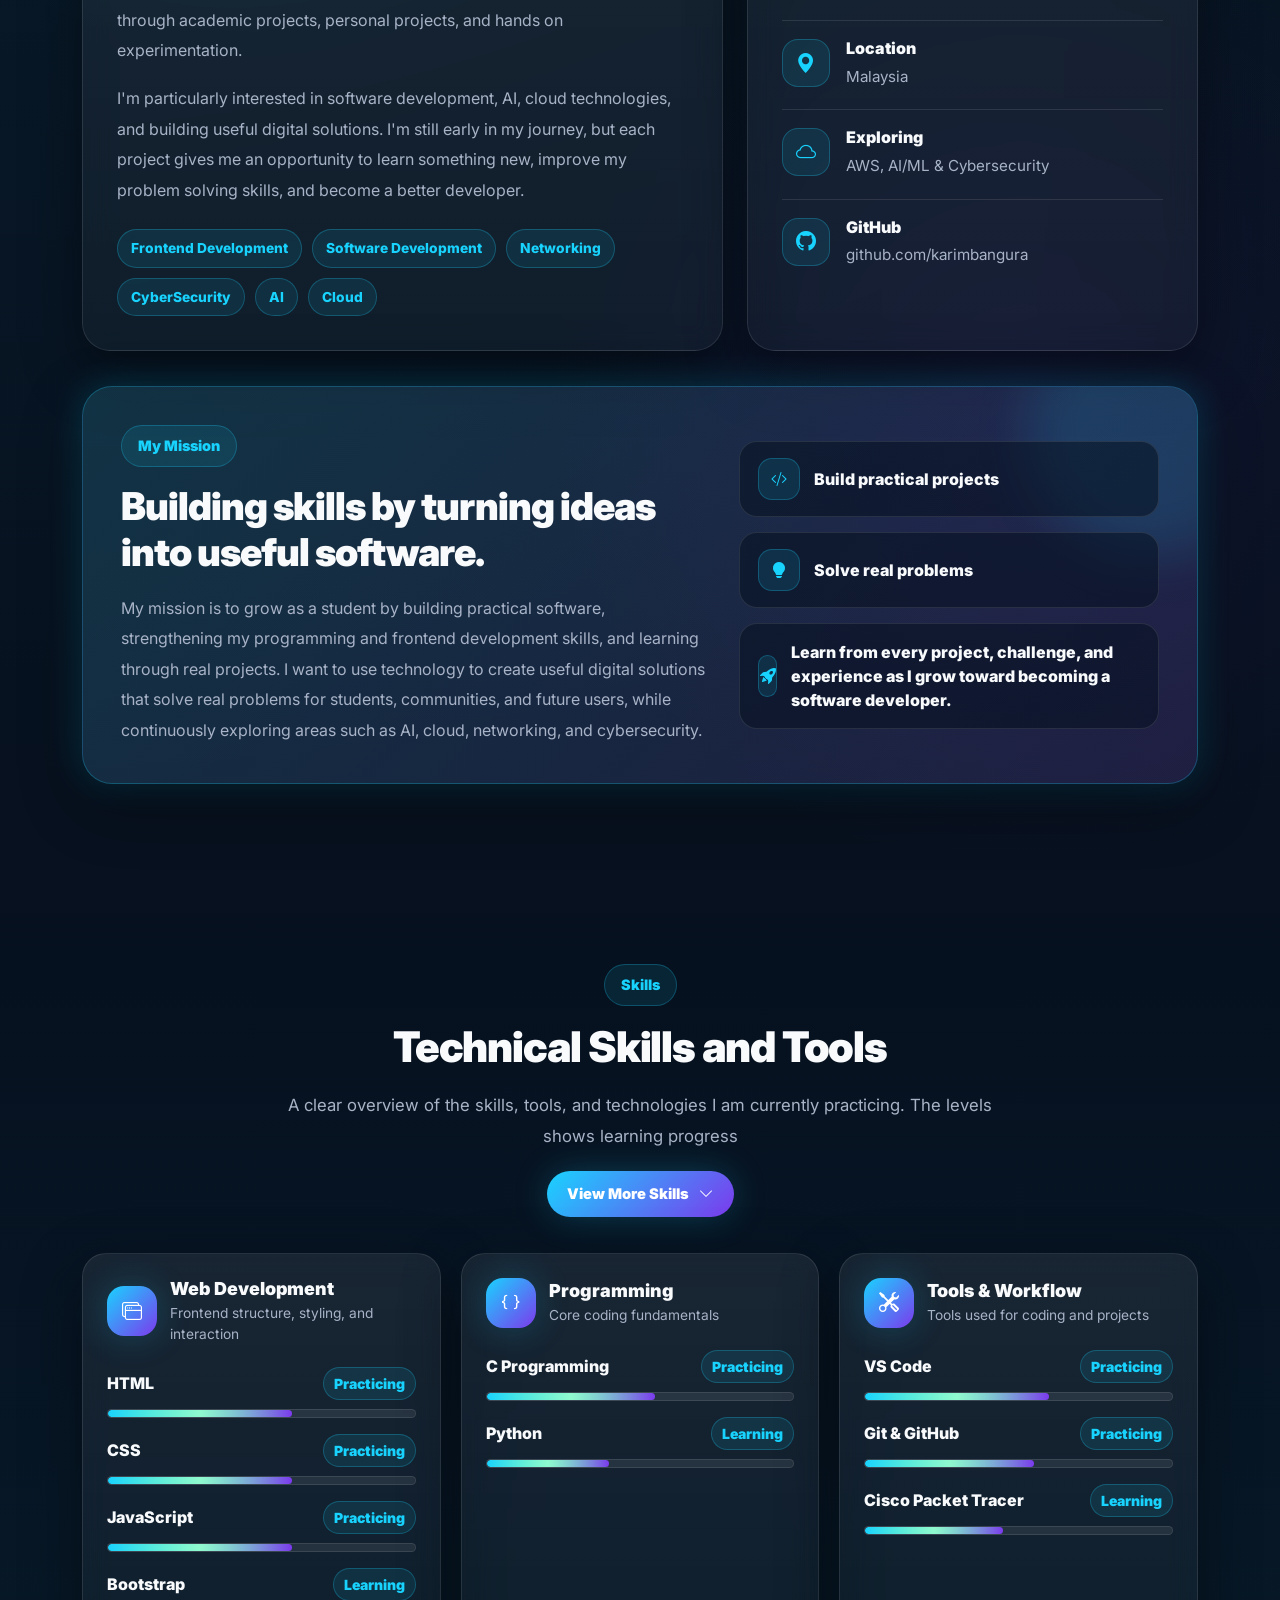
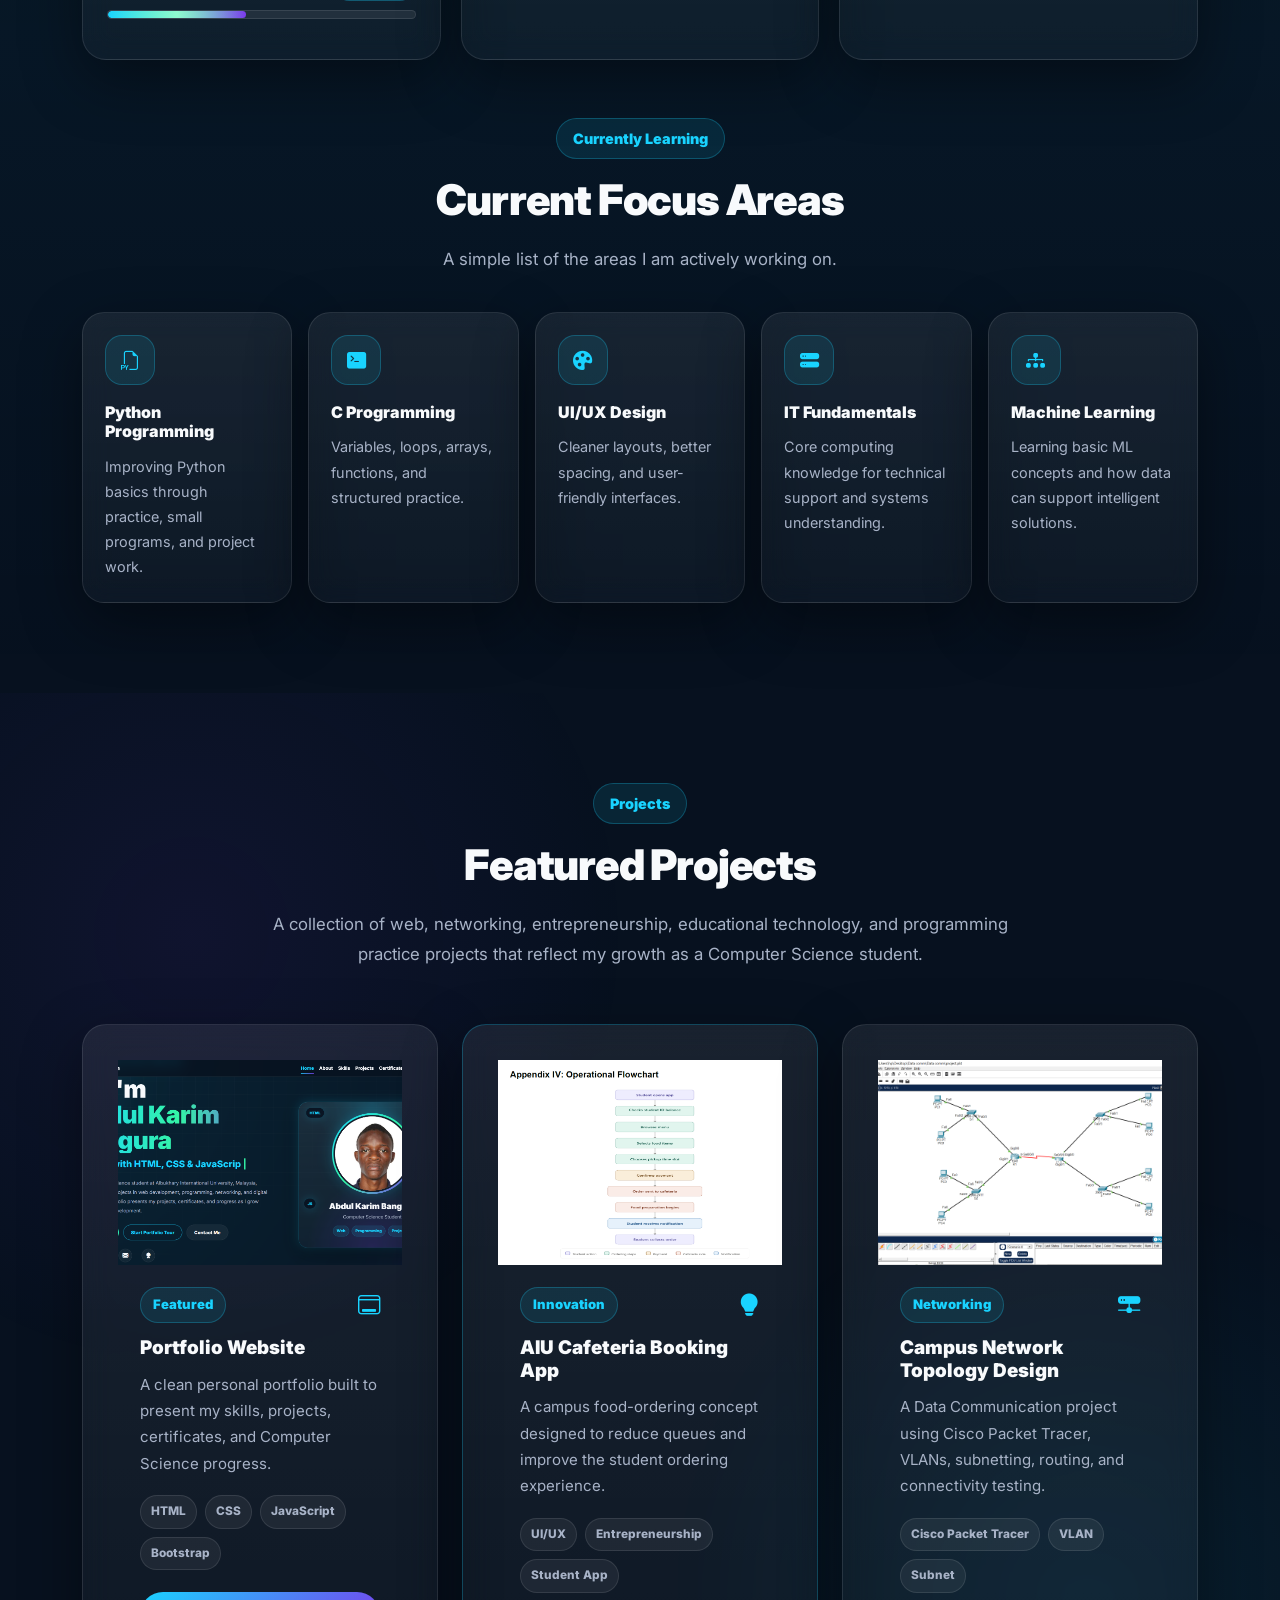
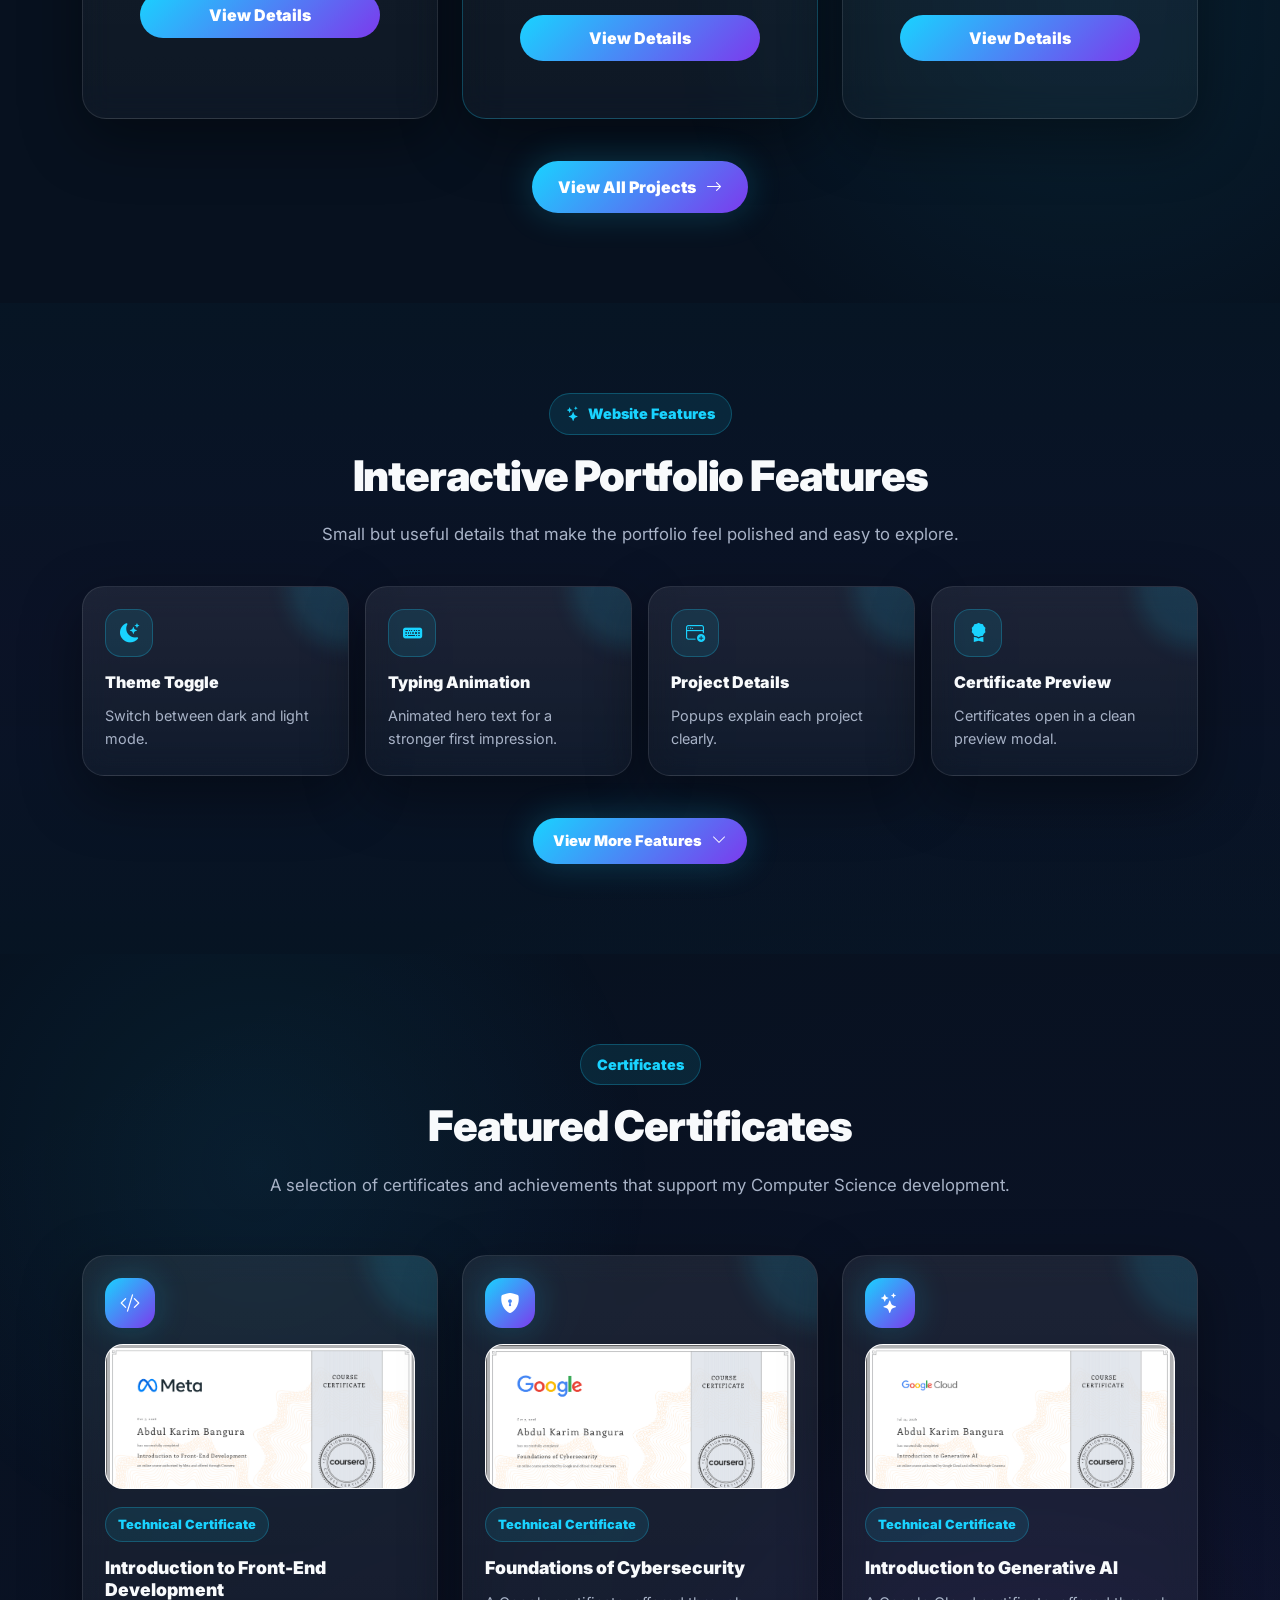
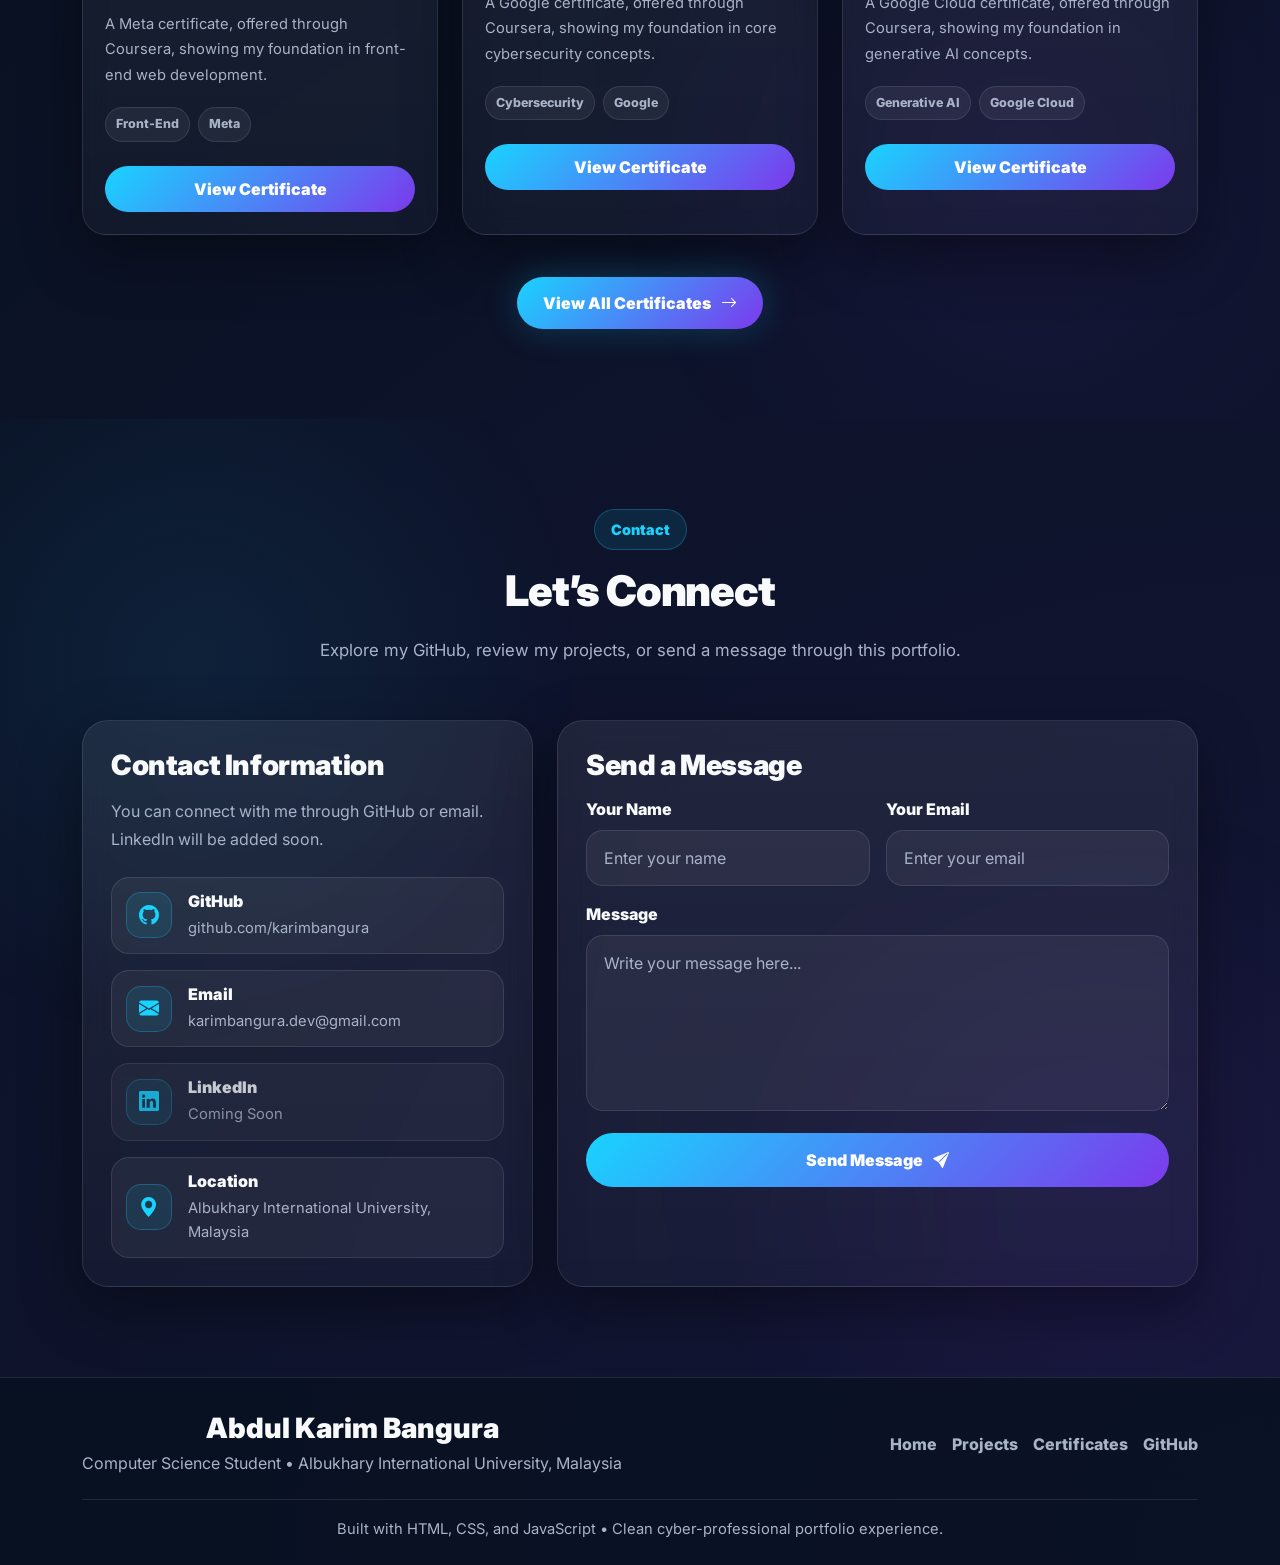
==== commit 3d065502: "update featured certificates section with new entries for Front-End Development, Cybersecurity, and " ====
--- a/index.html
+++ b/index.html
@@ -394,42 +394,41 @@
     <h2 class="section-title">Featured Certificates</h2>
     <p class="section-subtitle">A selection of certificates and achievements that support my Computer Science development.</p>
     </div>
-    
     <div class="row g-4 certificate-grid">
-    <div class="col-lg-4 col-md-6 certificate-item reveal" data-cert-category="technical">
+  <div class="col-lg-4 col-md-6 certificate-item reveal" data-cert-category="technical">
     <div class="certificate-card">
-    <div class="certificate-icon"><i class="bi bi-filetype-py"></i></div>
-    <div class="certificate-thumb"><img alt="Introduction to Python preview" src="images/Certificates/intro-python.png"/></div>
-    <span class="certificate-type">Technical Certificate</span>
-    <h3>Introduction to Python</h3>
-    <p>A certificate showing my foundation in Python programming concepts.</p>
-    <div class="certificate-meta"><span>Python</span><span>Programming</span></div>
-    <button class="certificate-view-btn" data-cert="intro-python" type="button">View Certificate</button>
-    </div>
-    </div>
-    <div class="col-lg-4 col-md-6 certificate-item reveal" data-cert-category="technical">
+      <div class="certificate-icon"><i class="bi bi-code-slash"></i></div>
+      <div class="certificate-thumb"><img alt="Introduction to Front-End Development preview" src="images/Certificates/intro-front-end-development.png"/></div>
+      <span class="certificate-type">Technical Certificate</span>
+      <h3>Introduction to Front-End Development</h3>
+      <p>A Meta certificate, offered through Coursera, showing my foundation in front-end web development.</p>
+      <div class="certificate-meta"><span>Front-End</span><span>Meta</span></div>
+      <button class="certificate-view-btn" data-cert="intro-front-end-development" type="button">View Certificate</button>
+    </div>
+  </div>
+  <div class="col-lg-4 col-md-6 certificate-item reveal" data-cert-category="technical">
     <div class="certificate-card">
-    <div class="certificate-icon"><i class="bi bi-git"></i></div>
-    <div class="certificate-thumb"><img alt="Intermediate Git preview" src="images/Certificates/intermediate-git.png"/></div>
-    <span class="certificate-type">Technical Certificate</span>
-    <h3>Intermediate Git</h3>
-    <p>A certificate showing my progress in Git commands, repositories, and project workflow.</p>
-    <div class="certificate-meta"><span>Git</span><span>GitHub</span></div>
-    <button class="certificate-view-btn" data-cert="intermediate-git" type="button">View Certificate</button>
-    </div>
-    </div>
-    <div class="col-lg-4 col-md-6 certificate-item reveal" data-cert-category="technical">
+      <div class="certificate-icon"><i class="bi bi-shield-lock-fill"></i></div>
+      <div class="certificate-thumb"><img alt="Foundations of Cybersecurity preview" src="images/Certificates/foundations-of-cybersecurity.png"/></div>
+      <span class="certificate-type">Technical Certificate</span>
+      <h3>Foundations of Cybersecurity</h3>
+      <p>A Google certificate, offered through Coursera, showing my foundation in core cybersecurity concepts.</p>
+      <div class="certificate-meta"><span>Cybersecurity</span><span>Google</span></div>
+      <button class="certificate-view-btn" data-cert="foundations-of-cybersecurity" type="button">View Certificate</button>
+    </div>
+  </div>
+  <div class="col-lg-4 col-md-6 certificate-item reveal" data-cert-category="technical">
     <div class="certificate-card">
-    <div class="certificate-icon"><i class="bi bi-github"></i></div>
-    <div class="certificate-thumb"><img alt="Introduction to GitHub Concepts preview" src="images/Certificates/github-concepts.png"/></div>
-    <span class="certificate-type">Technical Certificate</span>
-    <h3>Introduction to GitHub Concepts</h3>
-    <p>A certificate showing my foundation in GitHub concepts and version control workflow.</p>
-    <div class="certificate-meta"><span>GitHub</span><span>Version Control</span></div>
-    <button class="certificate-view-btn" data-cert="github-concepts" type="button">View Certificate</button>
-    </div>
-    </div>
-    </div>
+      <div class="certificate-icon"><i class="bi bi-stars"></i></div>
+      <div class="certificate-thumb"><img alt="Introduction to Generative AI preview" src="images/Certificates/introduction-to-generative-ai.png"/></div>
+      <span class="certificate-type">Technical Certificate</span>
+      <h3>Introduction to Generative AI</h3>
+      <p>A Google Cloud certificate, offered through Coursera, showing my foundation in generative AI concepts.</p>
+      <div class="certificate-meta"><span>Generative AI</span><span>Google Cloud</span></div>
+      <button class="certificate-view-btn" data-cert="introduction-to-generative-ai" type="button">View Certificate</button>
+    </div>
+  </div>
+</div>
     <div class="show-more-wrap reveal">
     <a class="show-more-btn" href="certificates.html">
             View All Certificates
